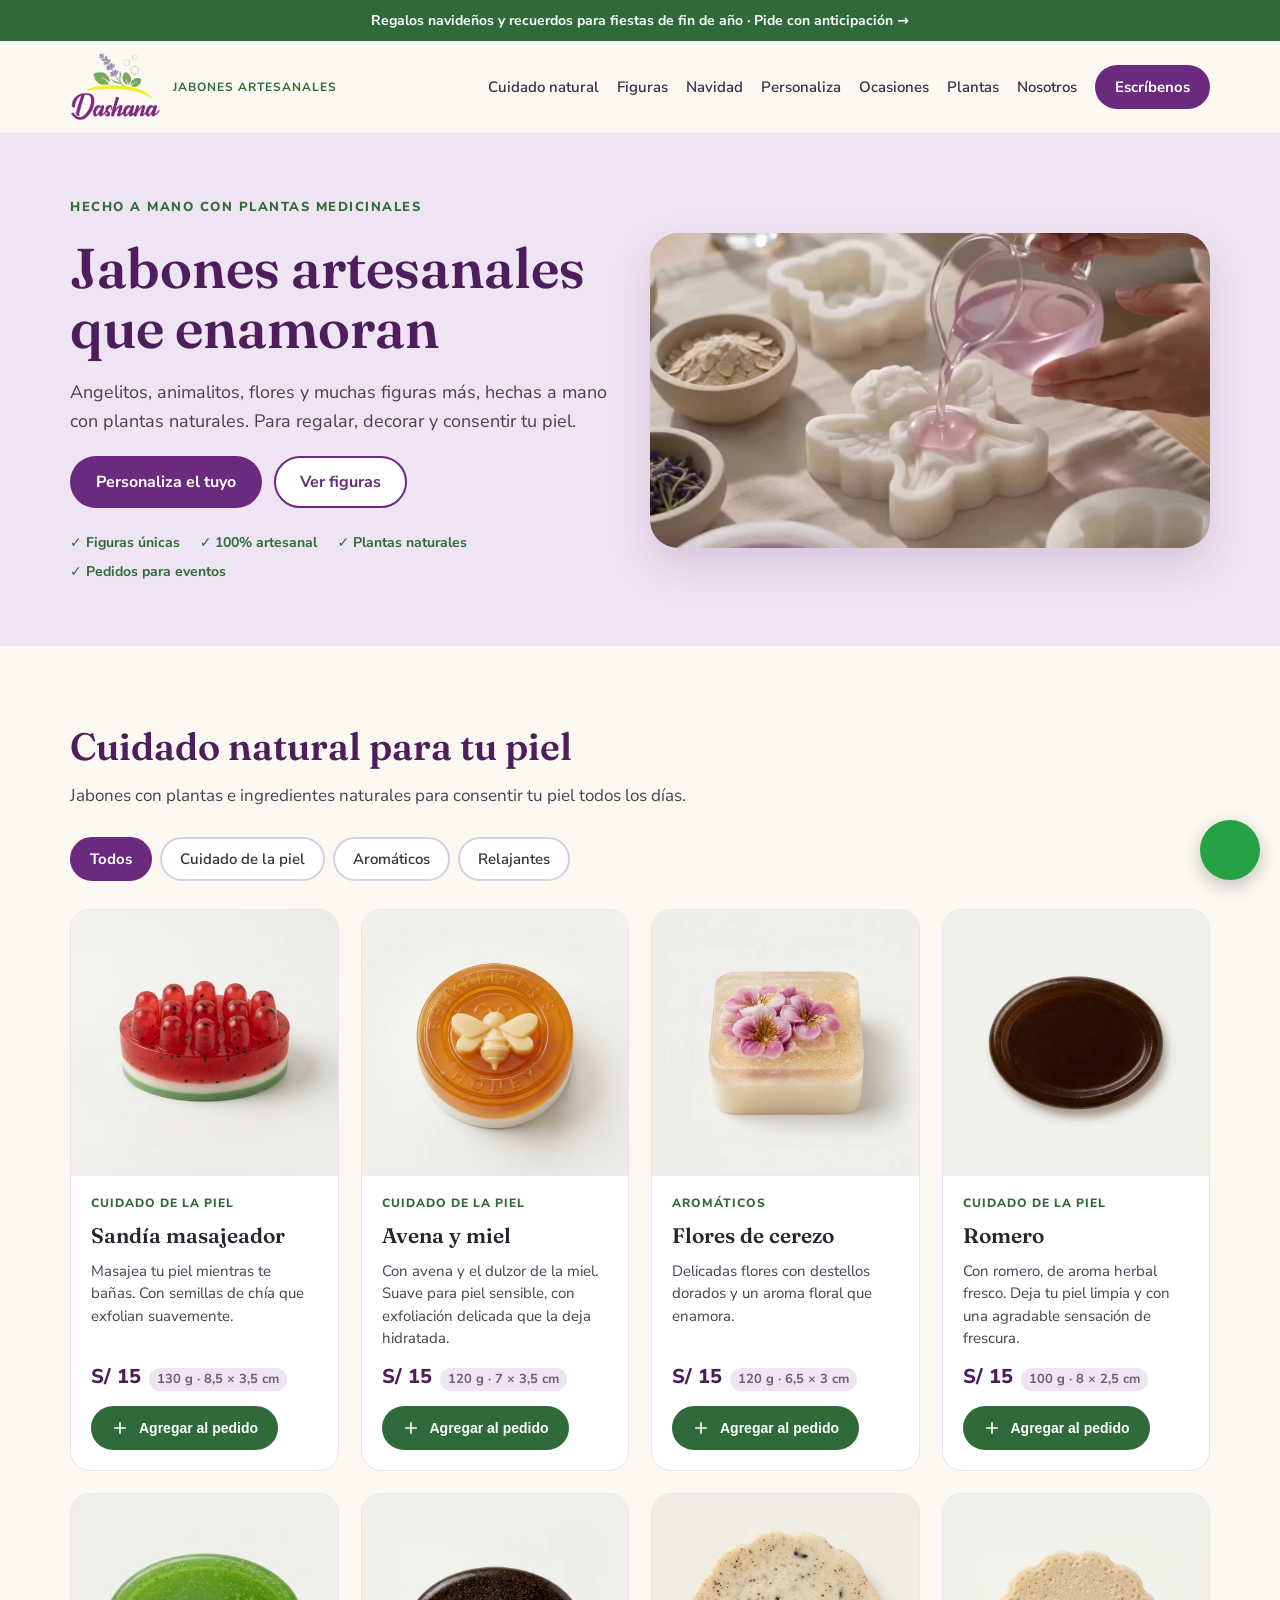
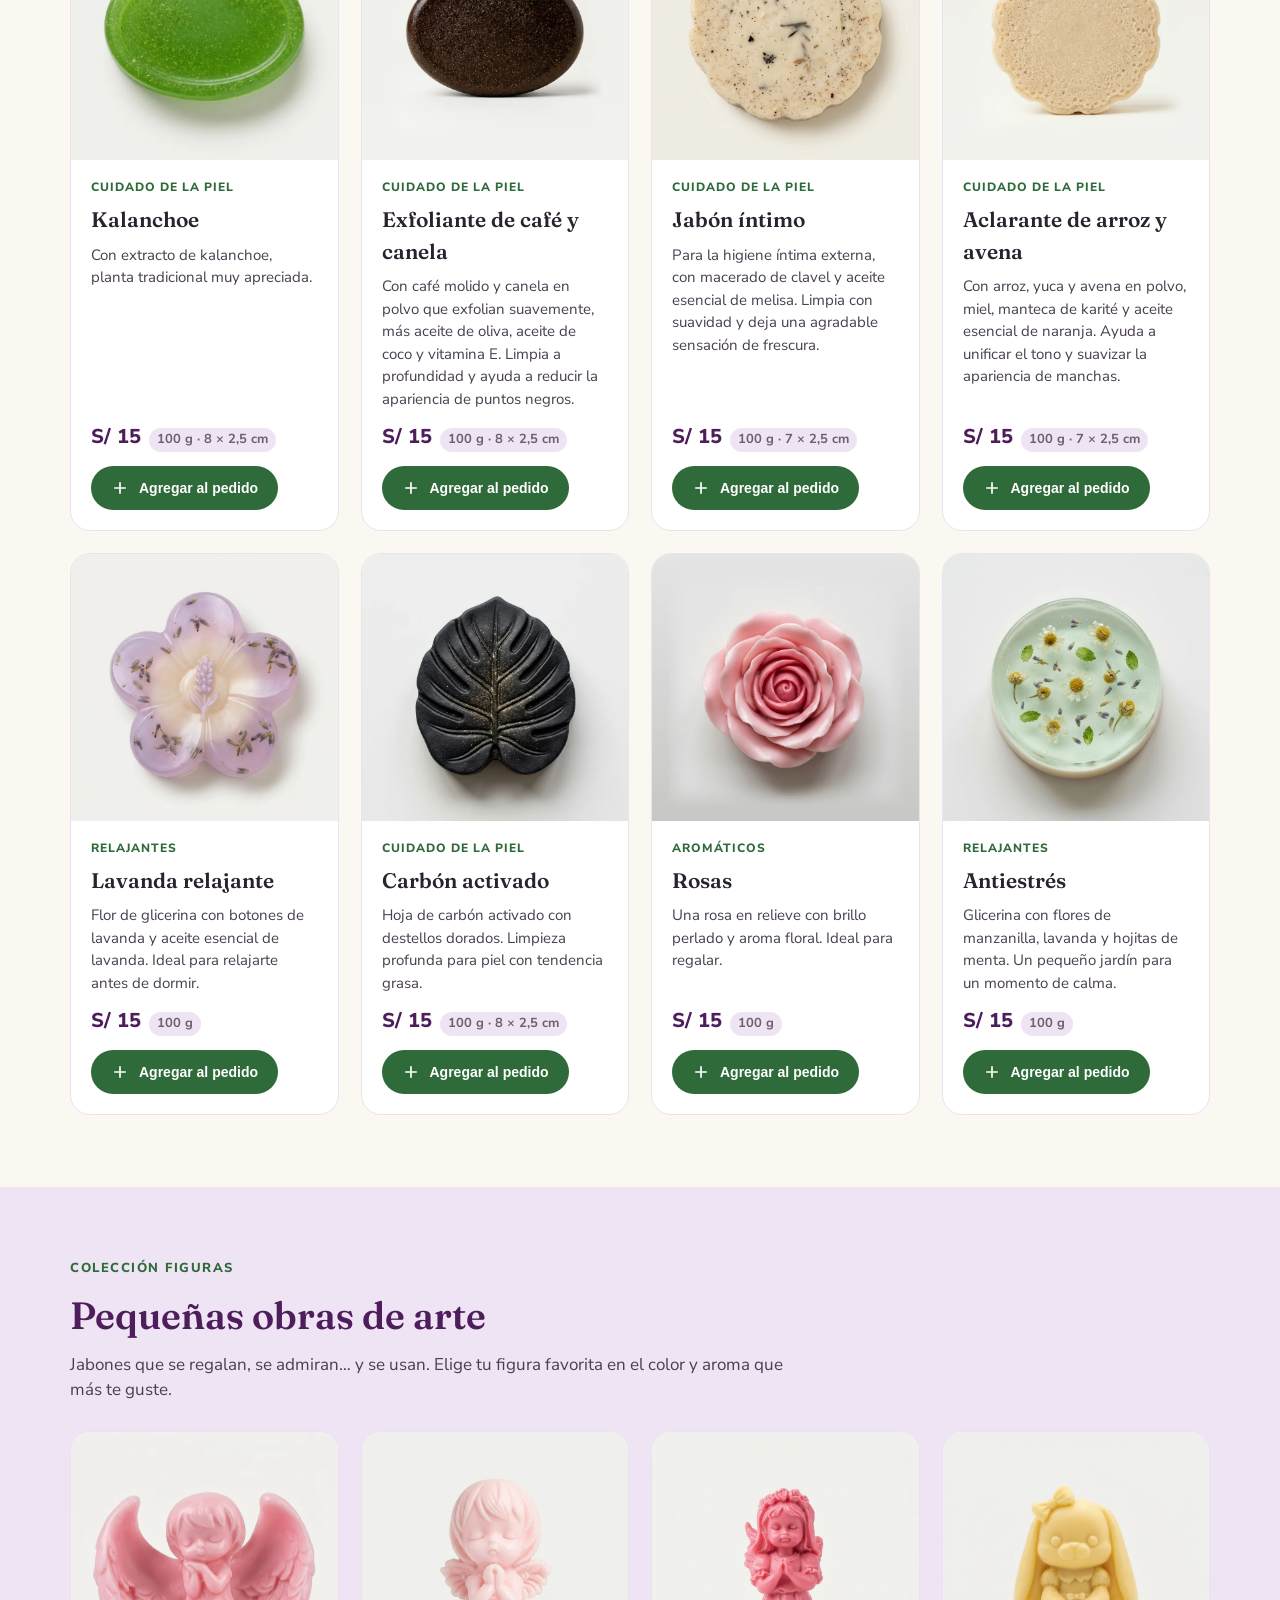
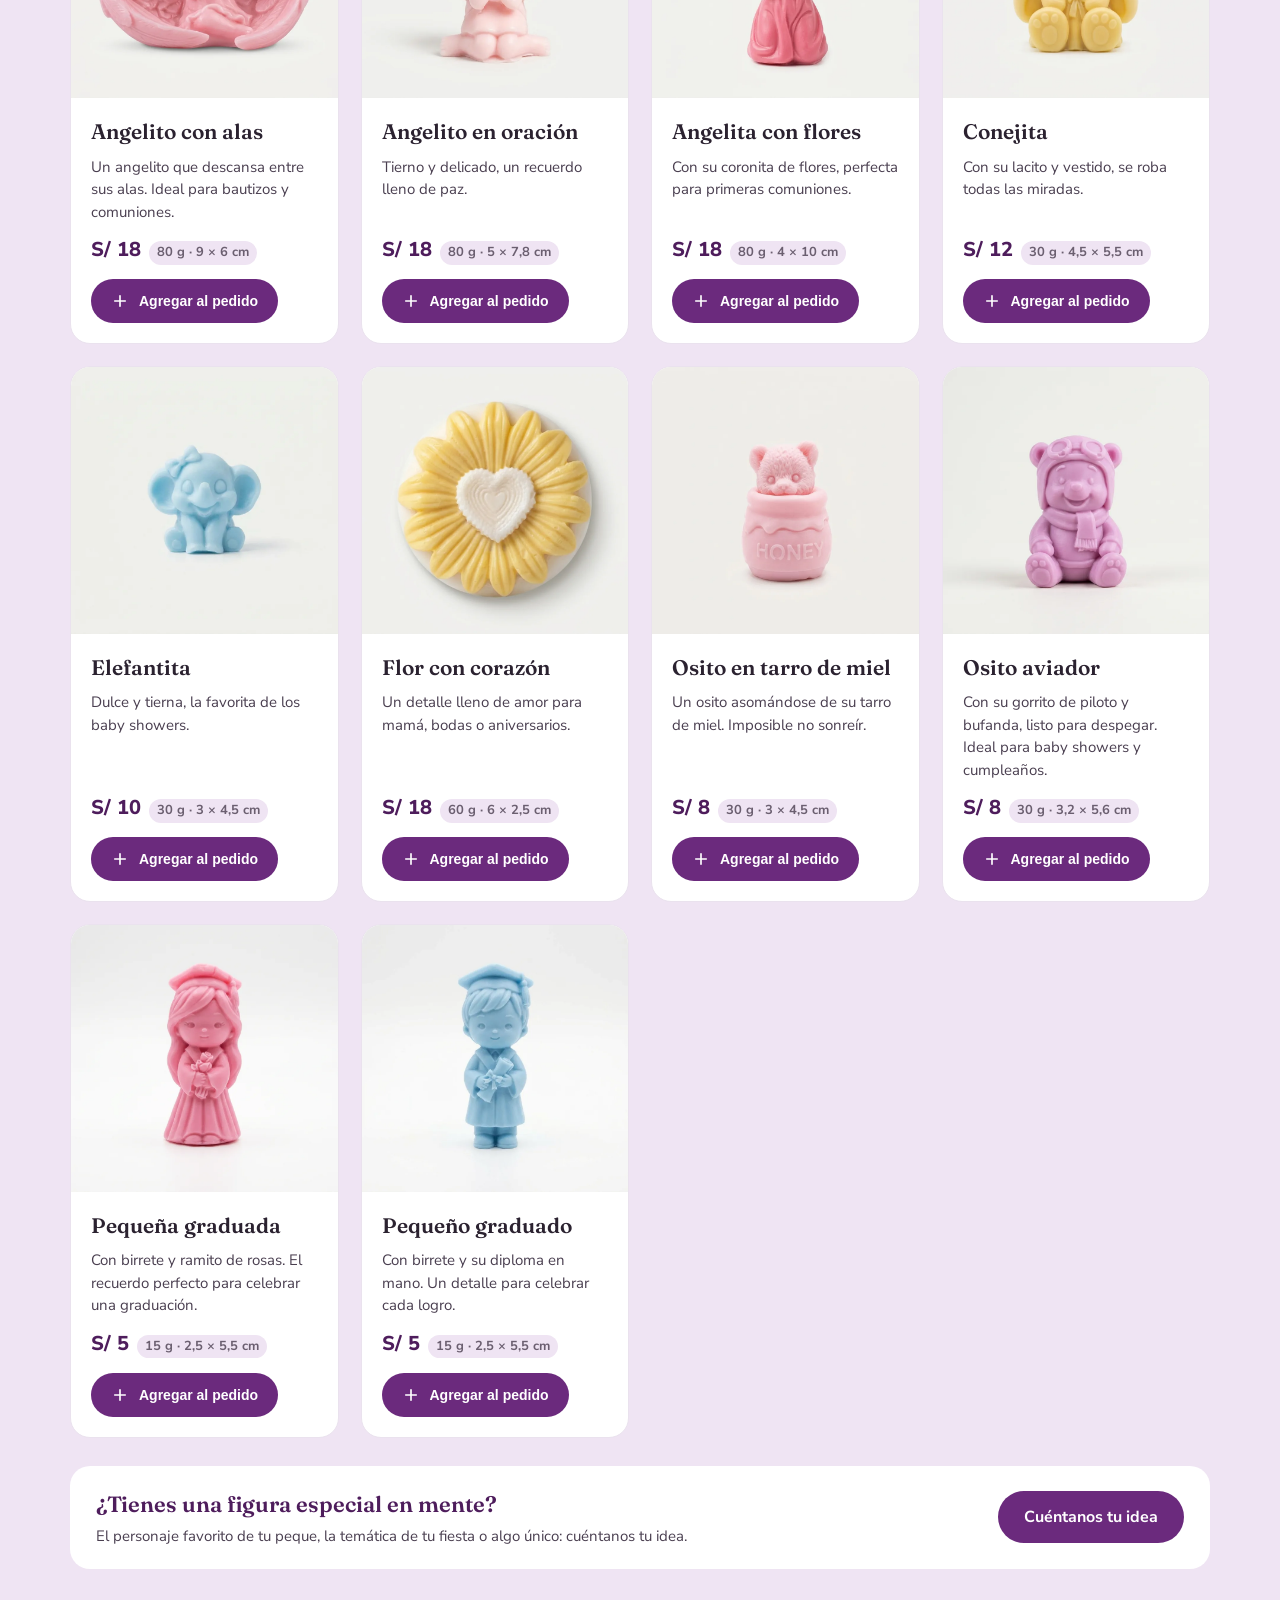
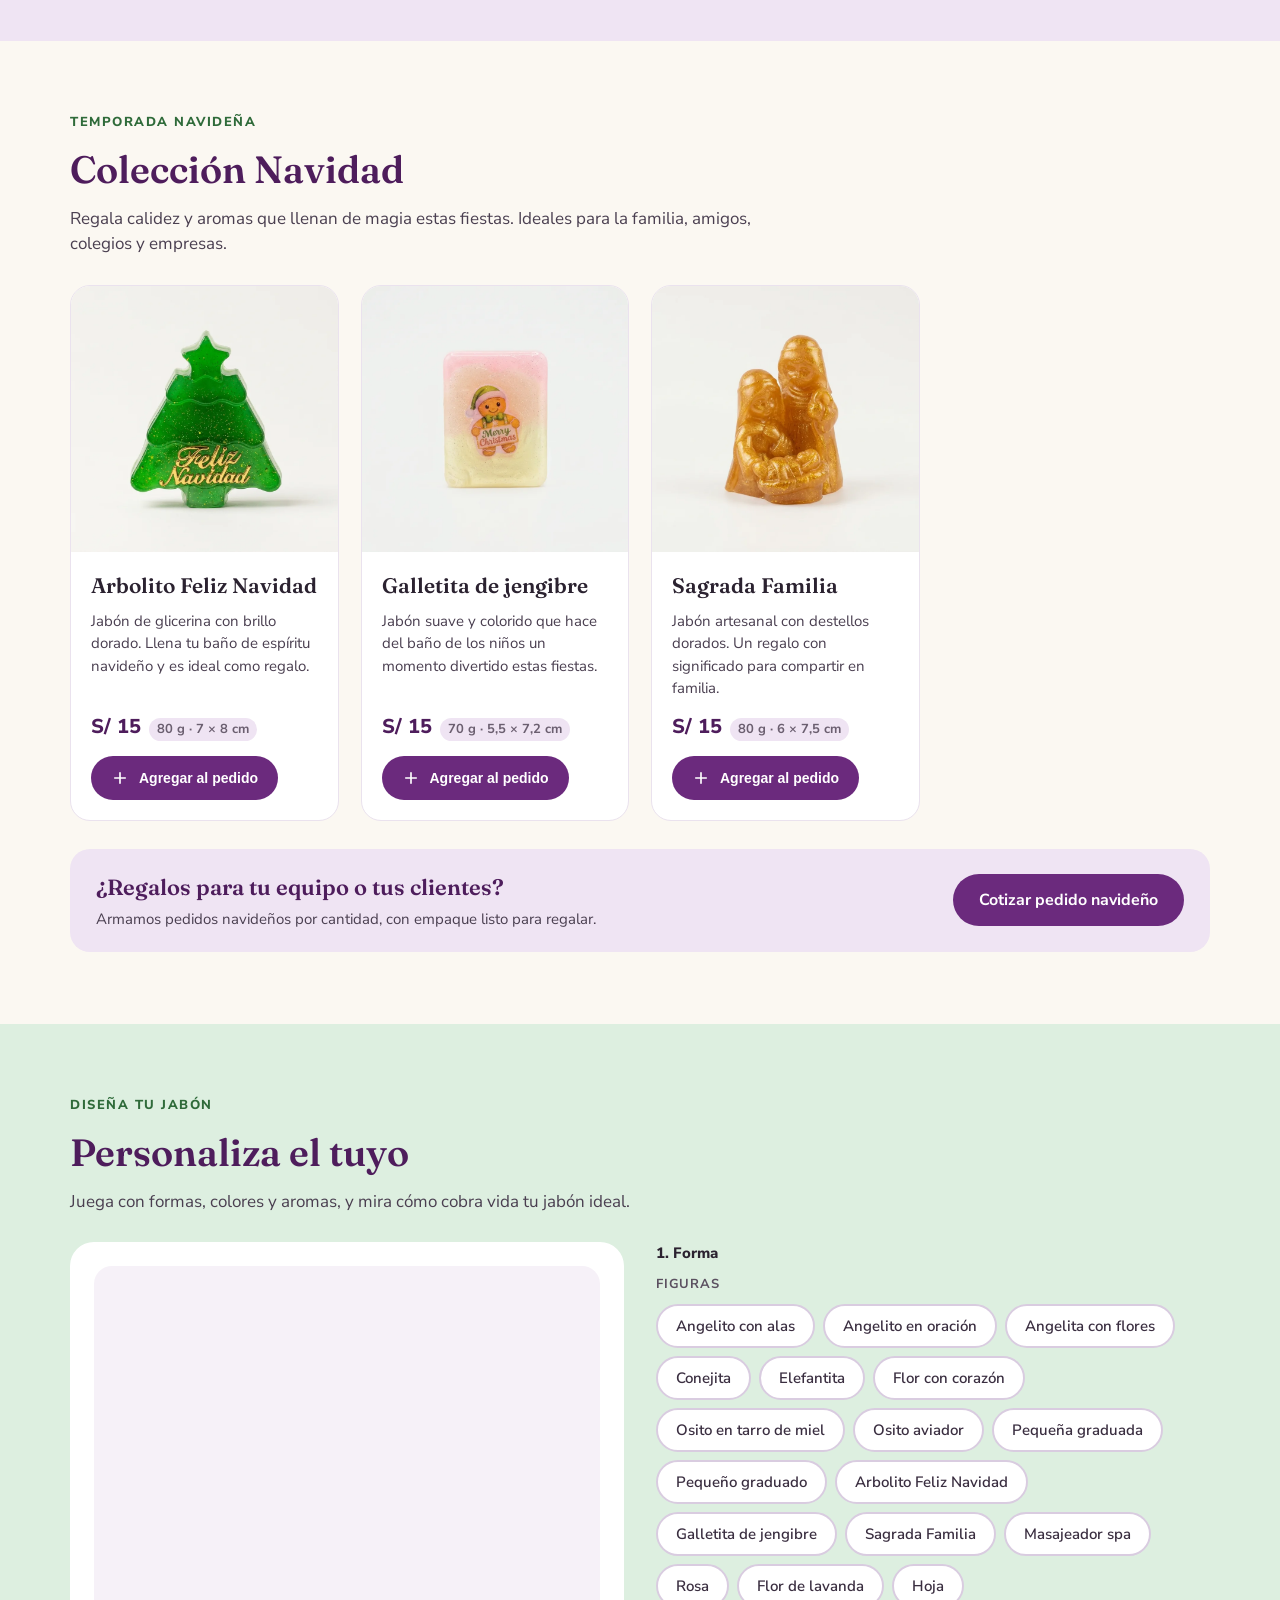
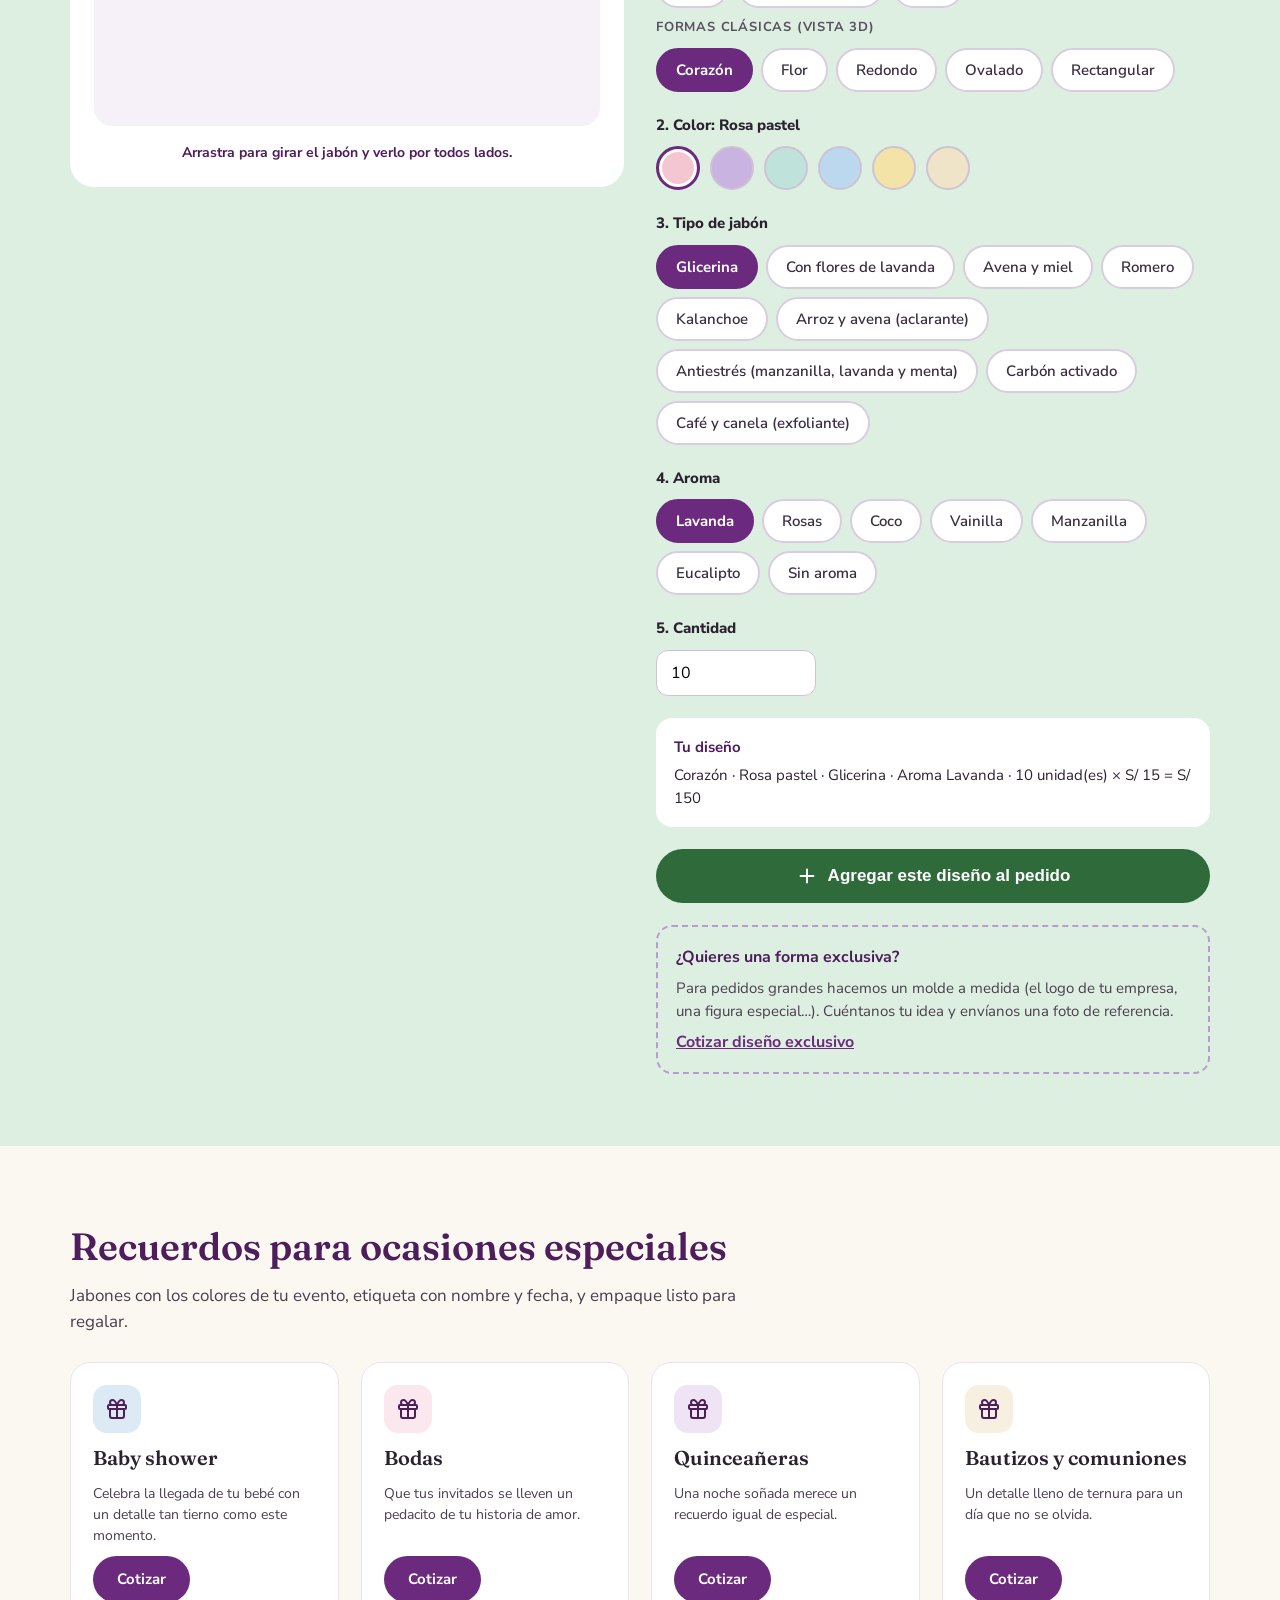
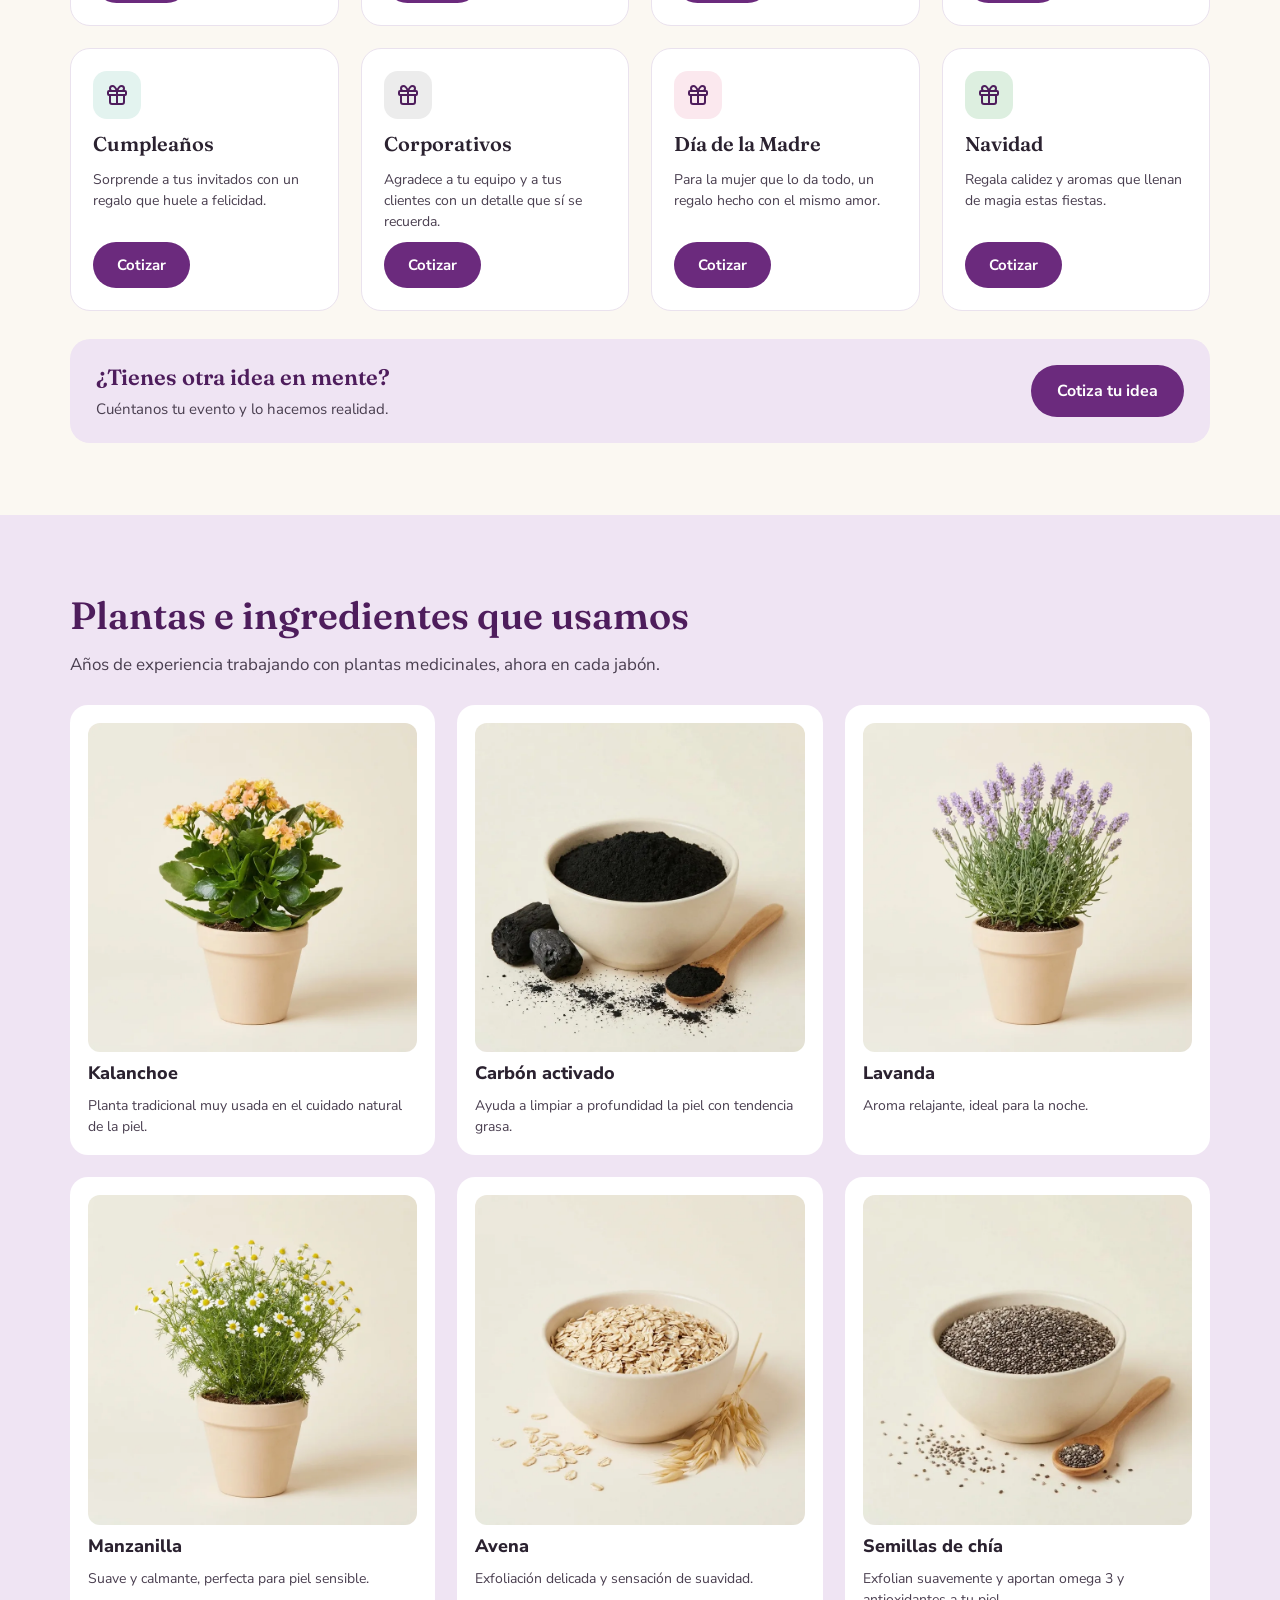
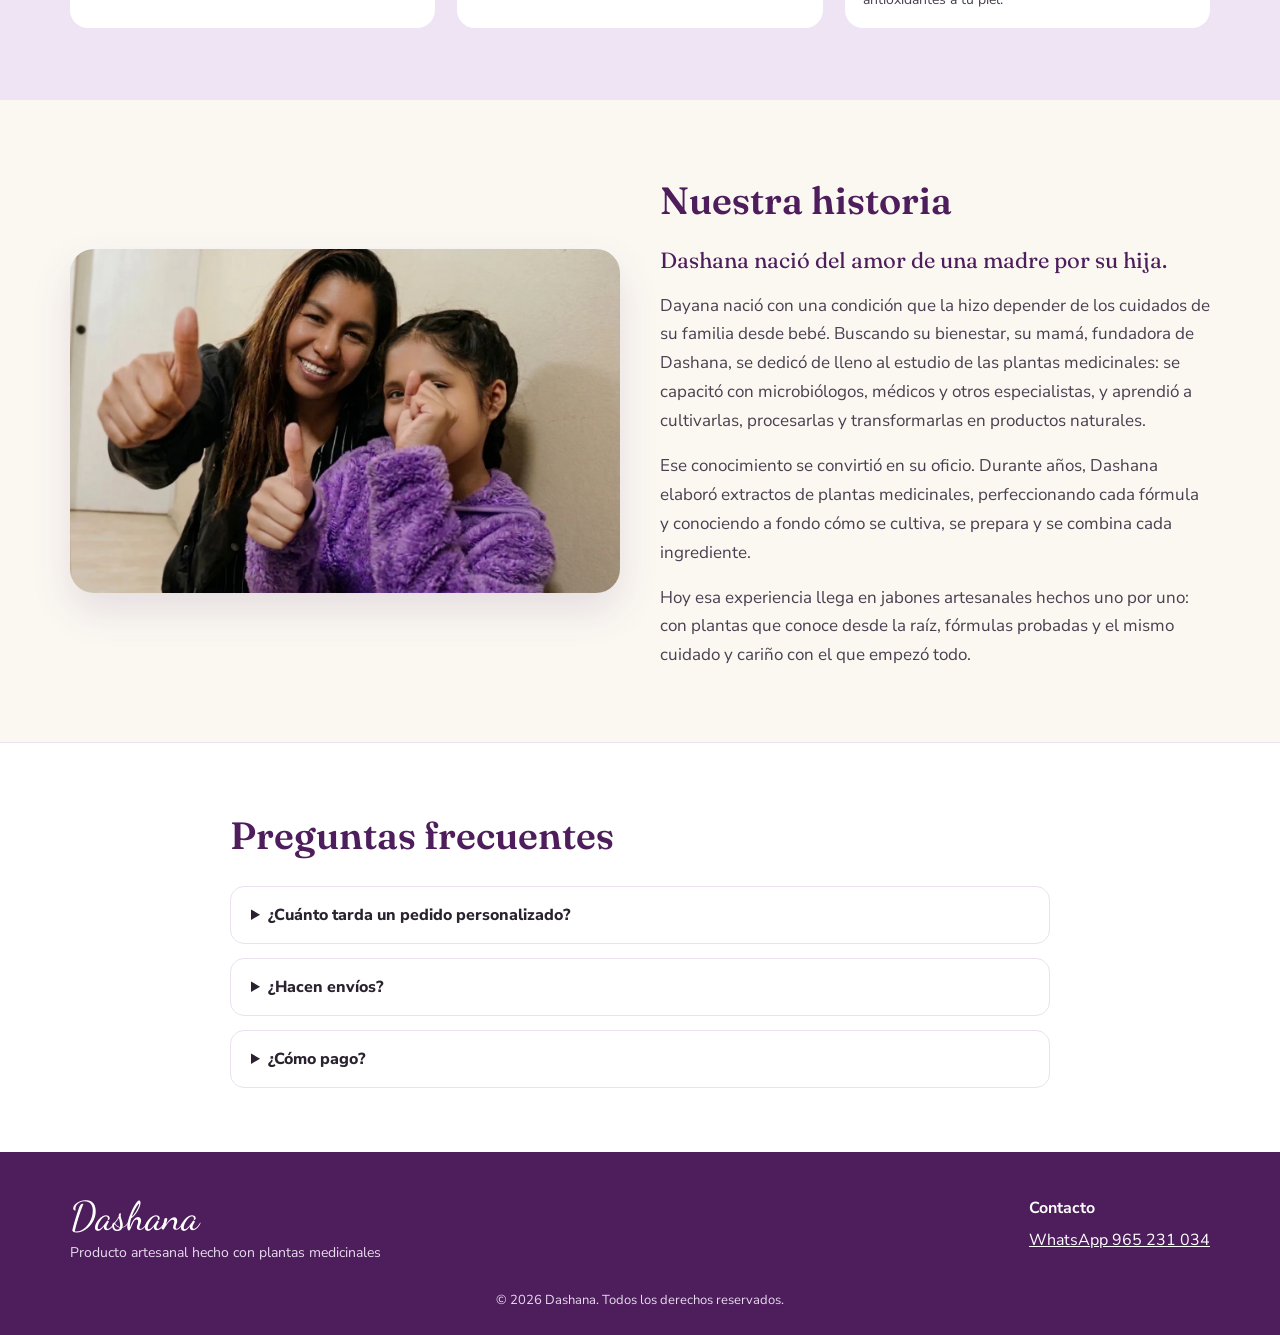
==== index.html @ 02080f70 "Medidas de graduados y jabones de cuidado natural Co-Authored-By: Claude Opus 5.5 <noreply@anthropic" ====
<!doctype html>
<html lang="es">
<head>
<meta charset="utf-8">
<meta name="viewport" content="width=device-width, initial-scale=1">
<title>Dashana | Jabones artesanales</title>
<meta name="description" content="Jabones artesanales hechos a mano con plantas naturales: figuras únicas, cuidado natural para tu piel y recuerdos para ocasiones especiales. Pedidos por WhatsApp.">
<meta property="og:title" content="Dashana | Jabones artesanales">
<meta property="og:description" content="Jabones artesanales con figuras únicas, hechos a mano con plantas naturales. Personaliza el tuyo y pide por WhatsApp.">
<meta property="og:image" content="https://dashanaperu.com/img/figuras/angelito-alas.webp">
<meta property="og:type" content="website">
<meta name="theme-color" content="#6B2A7D">
<link rel="icon" type="image/png" href="img/logo/favicon.png">
<link rel="alternate icon" href="data:image/svg+xml,%3Csvg xmlns='http://www.w3.org/2000/svg' viewBox='0 0 64 64'%3E%3Crect x='6' y='16' width='52' height='36' rx='12' fill='%23C9B3E0'/%3E%3Ctext x='32' y='43' font-family='Georgia' font-size='26' fill='%236B2A7D' text-anchor='middle'%3ED%3C/text%3E%3C/svg%3E">
<link rel="preconnect" href="https://fonts.googleapis.com">
<link rel="preconnect" href="https://fonts.gstatic.com" crossorigin>
<link href="https://fonts.googleapis.com/css2?family=Dancing+Script:wght@700&family=Fraunces:opsz,wght@9..144,600&family=Nunito+Sans:wght@400;600;700;800&display=swap" rel="stylesheet">
<link rel="stylesheet" href="https://cdnjs.cloudflare.com/ajax/libs/font-awesome/6.5.1/css/fontawesome.min.css">
<link rel="stylesheet" href="https://cdnjs.cloudflare.com/ajax/libs/font-awesome/6.5.1/css/brands.min.css">
<link rel="stylesheet" href="css/estilos.css?v=202610291910">
<script type="importmap">
{ "imports": {
  "three": "https://cdn.jsdelivr.net/npm/three@0.160.0/build/three.module.js",
  "three/addons/": "https://cdn.jsdelivr.net/npm/three@0.160.0/examples/jsm/"
} }
</script>
</head>
<body>

<a class="banner" href="#navidad"><span class="solo-pc">Regalos navideños y recuerdos para fiestas de fin de año · Pide con anticipación →</span><span class="solo-movil">🎄 Regalos navideños →</span></a>

<header class="header">
  <div class="contenedor header__fila">
    <a href="#inicio" class="logo" aria-label="Dashana, ir al inicio">
      <img class="logo__img" src="img/logo/dashana-compacto.webp" alt="Dashana" width="446" height="335">
      <span class="logo__sub">Jabones artesanales</span>
    </a>
    <button class="menu-btn" type="button" aria-label="Abrir menú" aria-expanded="false" aria-controls="menu">
      <svg width="24" height="24" viewBox="0 0 24 24" fill="none" stroke="currentColor" stroke-width="2.2" stroke-linecap="round" aria-hidden="true"><path d="M4 7h16M4 12h16M4 17h16"/></svg>
    </button>
    <nav class="nav" id="menu" aria-label="Secciones">
      <a href="#cuidado">Cuidado natural</a>
      <a href="#figuras">Figuras</a>
      <a href="#navidad">Navidad</a>
      <a href="#personaliza">Personaliza</a>
      <a href="#ocasiones">Ocasiones</a>
      <a href="#plantas">Plantas</a>
      <a href="#nosotros">Nosotros</a>
      <a class="boton boton--morado boton--chico js-wa-general" href="#" target="_blank" rel="noopener">Escríbenos</a>
    </nav>
  </div>
</header>

<main>

<!-- Inicio -->
<section id="inicio" class="hero">
  <div class="contenedor hero__fila">
    <div class="hero__texto">
      <span class="eyebrow">Hecho a mano con plantas medicinales</span>
      <h1>Jabones artesanales que enamoran</h1>
      <p class="hero__intro">Angelitos, animalitos, flores y muchas figuras más, hechas a mano con plantas naturales. Para regalar, decorar y consentir tu piel.</p>
      <div class="botones">
        <a href="#personaliza" class="boton boton--morado">Personaliza el tuyo</a>
        <a href="#figuras" class="boton boton--borde">Ver figuras</a>
      </div>
      <ul class="hero__sellos">
        <li>Figuras únicas</li><li>100% artesanal</li><li>Plantas naturales</li><li>Pedidos para eventos</li>
      </ul>
    </div>
    <!-- Video temporal (referencia). Reemplazar por el video real cuando esté grabado.
         Para volver a las 3 fotos, revisar el historial de git (commit anterior a este). -->
    <div class="hero__media">
      <video class="hero__video" autoplay muted loop playsinline preload="auto" poster="video/hero-prueba.jpg" aria-label="Elaboración artesanal de jabones con figuras">
        <source src="video/hero-prueba.mp4" type="video/mp4">
      </video>
    </div>
  </div>
</section>

<!-- Cuidado natural -->
<section id="cuidado" class="seccion contenedor">
  <div class="seccion__cabecera">
    <h2>Cuidado natural para tu piel</h2>
    <p>Jabones con plantas e ingredientes naturales para consentir tu piel todos los días.</p>
  </div>
  <div class="chips" id="filtros" role="group" aria-label="Filtrar por categoría"></div>
  <div class="grilla grilla--productos" id="lista-cuidado"></div>
</section>

<!-- Figuras -->
<section id="figuras" class="seccion seccion--suave">
  <div class="contenedor">
    <div class="seccion__cabecera">
      <span class="eyebrow">Colección figuras</span>
      <h2>Pequeñas obras de arte</h2>
      <p>Jabones que se regalan, se admiran… y se usan. Elige tu figura favorita en el color y aroma que más te guste.</p>
    </div>
    <div class="grilla grilla--figuras" id="lista-figuras"></div>
    <div class="cta">
      <div>
        <strong class="cta__titulo">¿Tienes una figura especial en mente?</strong>
        <span>El personaje favorito de tu peque, la temática de tu fiesta o algo único: cuéntanos tu idea.</span>
      </div>
      <a class="boton boton--morado js-wa" data-msg="Hola Dashana, tengo una idea de figura para mis jabones: " href="#" target="_blank" rel="noopener">Cuéntanos tu idea</a>
    </div>
  </div>
</section>

<!-- Navidad -->
<section id="navidad" class="seccion contenedor">
  <div class="seccion__cabecera">
    <span class="eyebrow">Temporada navideña</span>
    <h2>Colección Navidad</h2>
    <p>Regala calidez y aromas que llenan de magia estas fiestas. Ideales para la familia, amigos, colegios y empresas.</p>
  </div>
  <div class="grilla grilla--figuras" id="lista-navidad"></div>
  <div class="cta">
    <div>
      <strong class="cta__titulo">¿Regalos para tu equipo o tus clientes?</strong>
      <span>Armamos pedidos navideños por cantidad, con empaque listo para regalar.</span>
    </div>
    <a class="boton boton--morado js-wa" data-msg="Hola Dashana, quiero cotizar jabones navideños. Cantidad aprox: __ · Diseños: __" href="#" target="_blank" rel="noopener">Cotizar pedido navideño</a>
  </div>
</section>

<!-- Personaliza -->
<section id="personaliza" class="seccion seccion--menta">
  <div class="contenedor">
    <div class="seccion__cabecera">
      <span class="eyebrow">Diseña tu jabón</span>
      <h2>Personaliza el tuyo</h2>
      <p>Juega con formas, colores y aromas, y mira cómo cobra vida tu jabón ideal.</p>
    </div>
    <div class="config">
      <div class="config__vista">
        <div class="visor" id="visor">
          <div class="visor__3d" id="visor-3d" aria-label="Vista previa 3D del jabón. Arrastra para girarlo."></div>
          <figure class="visor__foto" id="visor-foto" hidden>
            <img id="visor-img" src="" alt="">
            <figcaption id="visor-pie"></figcaption>
          </figure>
        </div>
        <p class="visor__ayuda" id="visor-ayuda">Arrastra para girar el jabón y verlo por todos lados.</p>
      </div>

      <div class="config__opciones">
        <div class="pestanas" role="tablist" aria-label="Pasos para personalizar">
          <button type="button" role="tab" class="pestana" data-paso="0">Forma</button>
          <button type="button" role="tab" class="pestana" data-paso="1">Color</button>
          <button type="button" role="tab" class="pestana" data-paso="2">Tipo</button>
          <button type="button" role="tab" class="pestana" data-paso="3">Aroma</button>
          <button type="button" role="tab" class="pestana" data-paso="4">Cantidad</button>
        </div>
        <div class="paso" data-paso="0">
          <span class="paso__titulo">1. Forma</span>
          <span class="paso__sub">Figuras</span>
          <div class="chips" id="op-figuras"></div>
          <span class="paso__sub">Formas clásicas (vista 3D)</span>
          <div class="chips" id="op-simples"></div>
        </div>
        <div class="paso" data-paso="1">
          <span class="paso__titulo">2. Color: <span id="color-nombre"></span></span>
          <div class="colores" id="op-colores"></div>
        </div>
        <div class="paso" data-paso="2">
          <span class="paso__titulo">3. Tipo de jabón</span>
          <div class="chips" id="op-tipos"></div>
        </div>
        <div class="paso" data-paso="3">
          <span class="paso__titulo">4. Aroma</span>
          <div class="chips" id="op-aromas"></div>
        </div>
        <div class="paso paso--cantidad" data-paso="4">
          <label class="paso__titulo" for="cantidad">5. Cantidad</label>
          <input id="cantidad" type="number" min="1" value="10" inputmode="numeric">
        </div>
        <div class="resumen">
          <strong>Tu diseño</strong>
          <span id="resumen"></span>
        </div>
        <button id="pedir" type="button" class="boton boton--verde boton--grande">
          <svg width="22" height="22" viewBox="0 0 24 24" fill="none" stroke="currentColor" stroke-width="2.2" stroke-linecap="round" aria-hidden="true"><path d="M12 5v14M5 12h14"/></svg>
          Agregar este diseño al pedido
        </button>
        <div class="exclusivo">
          <strong>¿Quieres una forma exclusiva?</strong>
          <span>Para pedidos grandes hacemos un molde a medida (el logo de tu empresa, una figura especial…). Cuéntanos tu idea y envíanos una foto de referencia.</span>
          <a class="js-wa" data-msg="Hola Dashana, quiero cotizar un diseño exclusivo (molde a medida). Mi idea es: " href="#" target="_blank" rel="noopener">Cotizar diseño exclusivo</a>
        </div>
      </div>
    </div>
  </div>
</section>

<!-- Ocasiones -->
<section id="ocasiones" class="seccion contenedor">
  <div class="seccion__cabecera">
    <h2>Recuerdos para ocasiones especiales</h2>
    <p>Jabones con los colores de tu evento, etiqueta con nombre y fecha, y empaque listo para regalar.</p>
  </div>
  <div class="grilla grilla--ocasiones" id="lista-ocasiones"></div>
  <div class="cta">
    <div>
      <strong class="cta__titulo">¿Tienes otra idea en mente?</strong>
      <span>Cuéntanos tu evento y lo hacemos realidad.</span>
    </div>
    <a class="boton boton--morado js-wa" data-msg="Hola Dashana, quiero cotizar jabones para mi evento: " href="#" target="_blank" rel="noopener">Cotiza tu idea</a>
  </div>
</section>

<!-- Plantas -->
<section id="plantas" class="seccion seccion--suave">
  <div class="contenedor">
    <div class="seccion__cabecera">
      <h2>Plantas e ingredientes que usamos</h2>
      <p>Años de experiencia trabajando con plantas medicinales, ahora en cada jabón.</p>
    </div>
    <div class="grilla grilla--plantas" id="lista-plantas"></div>
  </div>
</section>

<!-- Nosotros -->
<section id="nosotros" class="seccion contenedor nosotros">
  <img class="nosotros__foto" src="img/familia.webp?v=5" alt="La fundadora de Dashana y su hija Dayana sonriendo con el pulgar arriba" width="1304" height="816" loading="lazy">
  <div class="nosotros__texto">
    <h2>Nuestra historia</h2>
    <p class="nosotros__lema">Dashana nació del amor de una madre por su hija.</p>
    <p>Dayana nació con una condición que la hizo depender de los cuidados de su familia desde bebé. Buscando su bienestar, su mamá, fundadora de Dashana, se dedicó de lleno al estudio de las plantas medicinales: se capacitó con microbiólogos, médicos y otros especialistas, y aprendió a cultivarlas, procesarlas y transformarlas en productos naturales.</p>
    <p>Ese conocimiento se convirtió en su oficio. Durante años, Dashana elaboró extractos de plantas medicinales, perfeccionando cada fórmula y conociendo a fondo cómo se cultiva, se prepara y se combina cada ingrediente.</p>
    <p>Hoy esa experiencia llega en jabones artesanales hechos uno por uno: con plantas que conoce desde la raíz, fórmulas probadas y el mismo cuidado y cariño con el que empezó todo.</p>
  </div>
</section>

<!-- Preguntas frecuentes -->
<section class="faq">
  <div class="contenedor contenedor--angosto">
    <h2>Preguntas frecuentes</h2>
    <details><summary>¿Cuánto tarda un pedido personalizado?</summary><p>Depende de la cantidad y del diseño. Escríbenos por WhatsApp y te confirmamos el tiempo exacto. Para eventos, te recomendamos pedir con anticipación.</p></details>
    <details><summary>¿Hacen envíos?</summary><p>Coordinamos la entrega o el envío contigo por WhatsApp.</p></details>
    <details><summary>¿Cómo pago?</summary><p>El pago se coordina directamente por WhatsApp al confirmar tu pedido.</p></details>
  </div>
</section>

</main>

<footer class="footer">
  <div class="contenedor footer__fila">
    <div>
      <span class="logo__nombre logo__nombre--claro">Dashana</span>
      <p>Producto artesanal hecho con plantas medicinales</p>
    </div>
    <div class="footer__contacto">
      <strong>Contacto</strong>
      <a class="js-wa-general" href="#" target="_blank" rel="noopener">WhatsApp 965 231 034</a>
      <!-- Agregar aquí los enlaces de Instagram y Facebook -->
    </div>
  </div>
  <p class="footer__copy">© <span id="anio"></span> Dashana. Todos los derechos reservados.</p>
</footer>

<a class="wa-flotante js-wa-general" href="#" target="_blank" rel="noopener" aria-label="Escríbenos por WhatsApp">
  <i class="fa-brands fa-whatsapp" aria-hidden="true"></i>
</a>

<script src="js/datos.js?v=202610291910"></script>
<script src="js/carrito.js?v=202610291910"></script>
<script src="js/app.js?v=202610291910"></script>
<script type="module" src="js/visor3d.js?v=202610291910"></script>
</body>
</html>
---- css/estilos.css ----
/* ===== Dashana – estilos ===== */
:root {
  --morado: #6B2A7D;
  --morado-osc: #4E1D5C;
  --verde: #2F6B3A;
  --verde-wa: #25A244;
  --lila: #EFE4F3;
  --menta: #DDEFE0;
  --crema: #FBF8F2;
  --texto: #2B2230;
  --texto-2: #4A3F50;
  --borde: #EAE2EE;
  --borde-2: #D9CCE0;
  --fondo-foto: #F0EFEB;
  --radio: 20px;
}

* { box-sizing: border-box; }
html { scroll-behavior: smooth; scroll-padding-top: 90px; }
body {
  margin: 0;
  font-family: "Nunito Sans", system-ui, sans-serif;
  color: var(--texto);
  background: var(--crema);
  line-height: 1.5;
}
img { max-width: 100%; height: auto; display: block; }
h1, h2, h3 { font-family: "Fraunces", Georgia, serif; font-weight: 600; margin: 0; }
h2 { font-size: clamp(28px, 4vw, 38px); color: var(--morado-osc); }
p { margin: 0; }
a { color: var(--morado); }

.contenedor { max-width: 1180px; margin: 0 auto; padding-left: 20px; padding-right: 20px; }
.contenedor--angosto { max-width: 860px; }

.eyebrow {
  font-size: 13px; font-weight: 800; letter-spacing: 1.5px;
  text-transform: uppercase; color: var(--verde);
}

/* Botones */
.boton {
  display: inline-flex; align-items: center; justify-content: center; gap: 10px;
  min-height: 44px; padding: 12px 24px; border-radius: 999px;
  font-weight: 700; font-size: 16px; text-decoration: none; cursor: pointer;
  border: 2px solid transparent; transition: transform .15s, background .15s;
}
.boton:hover { transform: translateY(-1px); }
.boton--morado { background: var(--morado); color: #fff; }
.boton--morado:hover { background: var(--morado-osc); color: #fff; }
.boton--borde { background: #fff; color: var(--morado); border-color: var(--morado); }
.boton--verde { background: var(--verde); color: #fff; }
.boton--verde:hover { background: #24552d; color: #fff; }
.boton--chico { padding: 8px 18px; font-size: 15px; }
.boton--grande { min-height: 54px; font-size: 17px; font-weight: 800; width: 100%; }
.botones { display: flex; flex-wrap: wrap; gap: 12px; }

/* Banner y header */
.banner {
  display: block; background: var(--verde); color: #fff; text-align: center;
  padding: 10px 16px; font-size: 14px; font-weight: 700; text-decoration: none;
}
.banner:hover { background: #24552d; color: #fff; }
.header {
  position: sticky; top: 0; z-index: 10;
  background: rgba(251, 248, 242, .95); backdrop-filter: blur(6px);
  border-bottom: 1px solid var(--borde);
}
.header__fila {
  display: flex; flex-wrap: wrap; align-items: center; justify-content: space-between;
  gap: 10px; padding-top: 12px; padding-bottom: 12px;
}
.logo { display: flex; align-items: center; gap: 12px; text-decoration: none; }
.logo__img { height: 68px; width: auto; }
.logo__nombre { font-family: "Dancing Script", cursive; font-size: 40px; line-height: 1; color: var(--morado); }
.logo__nombre--claro { color: #fff; }
.logo__sub { font-size: 12px; font-weight: 700; letter-spacing: 1px; text-transform: uppercase; color: var(--verde); }
.nav { display: flex; flex-wrap: wrap; align-items: center; gap: 6px 18px; font-weight: 600; font-size: 15px; }
.nav a:not(.boton) { color: #3A2E40; text-decoration: none; }
.nav a:not(.boton):hover { color: var(--morado); }
@media (max-width: 760px) {
  .nav a:not(.boton) { display: none; }
  .logo__nombre { font-size: 34px; }
  .logo__img { height: 56px; }
}

/* Hero */
.hero { background: var(--lila); }
.hero__fila { display: flex; flex-wrap: wrap; gap: 40px; align-items: center; padding-top: 64px; padding-bottom: 64px; }
.hero__texto { flex: 1 1 420px; min-width: 0; display: flex; flex-direction: column; gap: 20px; }
.hero h1 { font-size: clamp(36px, 6vw, 56px); line-height: 1.08; color: var(--morado-osc); }
.hero__intro { font-size: 18px; color: var(--texto-2); line-height: 1.6; }
.hero__sellos { list-style: none; padding: 0; margin: 4px 0 0; display: flex; flex-wrap: wrap; gap: 8px 20px; font-size: 14px; font-weight: 700; color: var(--verde); }
.hero__sellos li::before { content: "✓ "; }
.hero__fotos { flex: 1 1 380px; min-width: 0; position: relative; aspect-ratio: 1 / 0.9; max-width: 520px; margin: 0 auto; }
.hero__foto { position: absolute; aspect-ratio: 1 / 1; height: auto; border-radius: 28px; object-fit: cover; box-shadow: 0 18px 40px rgba(78, 29, 92, .15); background: var(--fondo-foto); }
.hero__foto--grande { width: 72%; left: 0; top: 0; }
.hero__foto--a { width: 40%; right: 0; top: 8%; }
.hero__media { flex: 1 1 440px; min-width: 0; max-width: 620px; margin: 0 auto; }
.hero__video { display: block; width: 100%; aspect-ratio: 16 / 9; object-fit: cover; border-radius: 28px; box-shadow: 0 18px 40px rgba(78, 29, 92, .15); background: var(--fondo-foto); }
.hero__foto--b { width: 40%; right: 6%; bottom: 0; }

/* Secciones */
.seccion { padding-top: 72px; padding-bottom: 72px; display: flex; flex-direction: column; gap: 28px; }
.seccion > .contenedor { width: 100%; display: flex; flex-direction: column; gap: 28px; }
.seccion--suave { background: var(--lila); }
.seccion--menta { background: var(--menta); }
.seccion__cabecera { display: flex; flex-direction: column; gap: 8px; }
.seccion__cabecera p { font-size: 17px; color: var(--texto-2); max-width: 720px; }

.grilla { display: grid; gap: 22px; }
.grilla--productos { grid-template-columns: repeat(auto-fill, minmax(250px, 1fr)); }
.grilla--figuras { grid-template-columns: repeat(auto-fill, minmax(240px, 1fr)); }
.grilla--ocasiones { grid-template-columns: repeat(auto-fill, minmax(240px, 1fr)); }
.grilla--plantas { grid-template-columns: repeat(3, 1fr); }
@media (max-width: 760px) { .grilla--plantas { grid-template-columns: repeat(2, 1fr); } .planta { padding: 12px; } }

/* Tarjetas */
.tarjeta {
  background: #fff; border: 1px solid var(--borde); border-radius: var(--radio);
  overflow: hidden; display: flex; flex-direction: column;
}
.tarjeta__foto { aspect-ratio: 1 / 1; background: var(--fondo-foto); display: flex; align-items: center; justify-content: center; overflow: hidden; }
.tarjeta__foto img { width: 100%; height: 100%; object-fit: cover; transition: transform .4s; }
.tarjeta:hover .tarjeta__foto img { transform: scale(1.04); }
.tarjeta__foto--ilustracion { aspect-ratio: 1 / 1; }
.tarjeta__foto--ilustracion svg { width: 60%; height: auto; }
.tarjeta__cuerpo { padding: 18px 20px 20px; display: flex; flex-direction: column; gap: 8px; flex: 1; }
.tarjeta__cat { font-size: 12px; font-weight: 800; letter-spacing: 1px; text-transform: uppercase; color: var(--verde); }
.tarjeta h3 { font-size: 21px; }
.tarjeta__desc { font-size: 15px; color: var(--texto-2); flex: 1; }
.tarjeta .boton { align-self: flex-start; margin-top: 6px; font-size: 14px; padding: 10px 18px; }

.ocasion { background: #fff; border: 1px solid var(--borde); border-radius: var(--radio); padding: 22px; display: flex; flex-direction: column; gap: 10px; }
.ocasion__icono { width: 48px; height: 48px; border-radius: 14px; display: flex; align-items: center; justify-content: center; }
.ocasion h3 { font-size: 20px; }
.ocasion p { font-size: 14px; color: var(--texto-2); flex: 1; }
.ocasion .boton { align-self: flex-start; font-size: 15px; padding: 10px 22px; }

.planta { background: #fff; border-radius: 18px; padding: 18px; display: flex; flex-direction: column; gap: 8px; }
.planta__foto { aspect-ratio: 1 / 1; border-radius: 12px; display: flex; align-items: center; justify-content: center; overflow: hidden; }
.planta__foto img { width: 100%; height: 100%; object-fit: cover; }
.planta h3 { font-family: inherit; font-size: 18px; font-weight: 800; }
.planta p { font-size: 14px; color: var(--texto-2); }

.cta {
  background: #fff; border-radius: var(--radio); padding: 22px 26px;
  display: flex; flex-wrap: wrap; align-items: center; justify-content: space-between; gap: 16px;
}
.seccion:not(.seccion--suave) .cta { background: var(--lila); }
.cta > div { display: flex; flex-direction: column; gap: 4px; }
.cta__titulo { font-family: "Fraunces", Georgia, serif; font-weight: 600; font-size: 22px; color: var(--morado-osc); }
.cta span { color: var(--texto-2); font-size: 15px; }

/* Chips */
.chips { display: flex; flex-wrap: wrap; gap: 8px; }
.chip {
  min-height: 44px; padding: 0 18px; border-radius: 999px; border: 2px solid var(--borde-2);
  background: #fff; color: #3A2E40; font: 600 15px "Nunito Sans", sans-serif; cursor: pointer;
}
.chip:hover { border-color: var(--morado); }
.chip[aria-pressed="true"] { background: var(--morado); border-color: var(--morado); color: #fff; font-weight: 700; }

/* Configurador */
.config { display: flex; flex-wrap: wrap; gap: 32px; align-items: flex-start; }
.config__vista { flex: 1 1 420px; min-width: 0; background: #fff; border-radius: 24px; padding: 24px; display: flex; flex-direction: column; gap: 12px; position: sticky; top: 100px; }
.config__opciones { flex: 1 1 420px; min-width: 0; display: flex; flex-direction: column; gap: 22px; }
@media (max-width: 900px) { .config__vista { position: static; } }
.visor { position: relative; width: 100%; aspect-ratio: 1 / 1; max-height: 460px; background: #F6F1F8; border-radius: 18px; overflow: hidden; }
.visor__3d { position: absolute; inset: 0; cursor: grab; touch-action: none; }
.visor__3d:active { cursor: grabbing; }
.visor__3d canvas { display: block; width: 100% !important; height: 100% !important; }
.visor__foto { position: absolute; inset: 0; margin: 0; background: var(--fondo-foto); }
.visor__foto { touch-action: pan-y; }
.visor__foto img { width: 100%; height: 100%; object-fit: contain; transition: transform .25s ease-out, filter .25s; will-change: transform;
  -webkit-mask-image: radial-gradient(ellipse 50% 50% at center, #000 84%, transparent 100%); mask-image: radial-gradient(ellipse 50% 50% at center, #000 84%, transparent 100%); }
.visor__foto img.balanceo { animation: balanceo 6s ease-in-out infinite; }
@keyframes balanceo {
  0%, 100% { transform: perspective(800px) rotateY(-7deg) rotateX(2deg); }
  50% { transform: perspective(800px) rotateY(7deg) rotateX(-2deg); }
}
.visor__foto figcaption {
  position: absolute; left: 12px; right: 12px; bottom: 12px;
  background: rgba(255, 255, 255, .92); border-radius: 12px; padding: 8px 12px;
  font-size: 14px; font-weight: 600; color: var(--texto-2); text-align: center;
}
.visor__ayuda { width: 100%; margin: 4px 0 0; text-align: center; font-weight: 700; color: var(--morado-osc); font-size: 14px; }
.nota { text-align: center; font-size: 13px; color: #5B5060; }
.paso { display: flex; flex-direction: column; gap: 10px; }
.paso__titulo { font-weight: 800; font-size: 15px; }
.paso__sub { font-size: 13px; font-weight: 700; color: #5B5060; text-transform: uppercase; letter-spacing: .8px; }
.colores { display: flex; flex-wrap: wrap; gap: 10px; }
.color { width: 44px; height: 44px; border-radius: 50%; border: 2px solid #CFC2D6; cursor: pointer; }
.color[aria-pressed="true"] { border: 3px solid var(--morado); box-shadow: inset 0 0 0 3px #fff; }
#cantidad { width: 160px; height: 46px; border-radius: 12px; border: 1px solid #CFC2D6; padding: 0 14px; font: 16px "Nunito Sans", sans-serif; background: #fff; }
.resumen { background: #fff; border-radius: 16px; padding: 18px; display: flex; flex-direction: column; gap: 6px; font-size: 15px; }
.resumen strong { color: var(--morado-osc); }
.exclusivo { border: 2px dashed #B99BCF; border-radius: 16px; padding: 18px; display: flex; flex-direction: column; gap: 8px; }
.exclusivo strong { color: var(--morado-osc); }
.exclusivo span { font-size: 15px; color: var(--texto-2); }
.exclusivo a { font-weight: 700; }

/* Nosotros */
.nosotros { flex-direction: row; flex-wrap: wrap; align-items: center; gap: 40px; }
.nosotros__foto { flex: 1 1 420px; min-width: 0; max-width: 560px; border-radius: 24px; box-shadow: 0 18px 40px rgba(78, 29, 92, .12); }
.nosotros__texto { flex: 1 1 420px; min-width: 0; display: flex; flex-direction: column; gap: 16px; }
.nosotros__texto p { font-size: 17px; line-height: 1.7; color: var(--texto-2); }
.nosotros__texto .nosotros__lema { font-family: "Fraunces", Georgia, serif; font-size: 22px; line-height: 1.4; color: var(--morado-osc); }

/* FAQ */
.faq { background: #fff; border-top: 1px solid var(--borde); padding: 64px 0; }
.faq .contenedor { display: flex; flex-direction: column; gap: 14px; }
.faq h2 { margin-bottom: 8px; }
details { border: 1px solid var(--borde); border-radius: 14px; padding: 16px 20px; }
summary { font-weight: 800; cursor: pointer; }
details p { margin-top: 10px; color: var(--texto-2); line-height: 1.6; }

/* Footer */
.footer { background: var(--morado-osc); color: #fff; padding: 44px 0 24px; }
.footer__fila { display: flex; flex-wrap: wrap; gap: 28px; justify-content: space-between; }
.footer p { color: #E8DCEE; font-size: 14px; margin-top: 6px; }
.footer__contacto { display: flex; flex-direction: column; gap: 8px; }
.footer a { color: #fff; }
.footer__copy { text-align: center; margin-top: 28px !important; font-size: 13px !important; }

/* WhatsApp flotante */
.wa-flotante {
  position: fixed; right: 20px; bottom: 20px; z-index: 20;
  width: 60px; height: 60px; border-radius: 50%; background: var(--verde-wa);
  display: flex; align-items: center; justify-content: center;
  box-shadow: 0 6px 18px rgba(0, 0, 0, .22); transition: transform .15s;
}
.wa-flotante:hover { transform: scale(1.06); }
.wa-flotante .fa-whatsapp { color: #fff; font-size: 34px; line-height: 1; }
.boton .fa-whatsapp { font-size: 22px; line-height: 1; }

:focus-visible { outline: 3px solid #B99BCF; outline-offset: 2px; }
@media (prefers-reduced-motion: reduce) { html { scroll-behavior: auto; } * { transition: none !important; } }

/* Colores bloqueados cuando el ingrediente define el color */
.colores--bloqueados .color { opacity: .3; cursor: not-allowed; }

/* ===== Carrito de pedido ===== */
.tarjeta .boton svg, .boton--grande svg { flex: none; }
.tarjeta--recortada { cursor: pointer; -webkit-tap-highlight-color: transparent; }
.tarjeta--abierta .tarjeta__desc, .tarjeta--abierta.planta p { display: block !important; max-height: none !important; -webkit-line-clamp: unset !important; overflow: visible !important; }
.boton--inactivo { opacity: .5; pointer-events: none; }
.sin-scroll { overflow: hidden; }

.carrito-flotante {
  position: fixed; right: 20px; bottom: 92px; z-index: 20;
  width: 60px; height: 60px; border-radius: 50%; border: 0; cursor: pointer;
  background: var(--morado); color: #fff; display: none; align-items: center; justify-content: center;
  box-shadow: 0 6px 18px rgba(0, 0, 0, .22);
}
.carrito-flotante--visible { display: flex; }
.carrito-flotante--salto { animation: salto .4s ease; }
@keyframes salto { 40% { transform: scale(1.18); } }
.carrito-flotante__num {
  position: absolute; top: -4px; right: -4px; min-width: 24px; height: 24px; padding: 0 6px;
  border-radius: 999px; background: #F3E3A6; color: var(--morado-osc); font: 800 13px/24px "Nunito Sans", sans-serif;
  border: 2px solid #fff;
}
.carrito-aviso {
  position: fixed; left: 50%; bottom: 24px; z-index: 40; transform: translate(-50%, 20px);
  background: var(--morado-osc); color: #fff; padding: 12px 18px; border-radius: 999px;
  font-weight: 700; font-size: 14px; opacity: 0; pointer-events: none; transition: opacity .2s, transform .2s;
  max-width: calc(100% - 32px); text-align: center;
}
.carrito-aviso--visible { opacity: 1; transform: translate(-50%, 0); }
.carrito-fondo { position: fixed; inset: 0; z-index: 50; background: rgba(43, 34, 48, .45); display: flex; justify-content: flex-end; }
.carrito-fondo[hidden] { display: none; }
.carrito {
  width: min(420px, 100%); height: 100%; background: var(--crema); display: flex; flex-direction: column;
  box-shadow: -12px 0 30px rgba(0, 0, 0, .15);
}
.carrito__cabecera { display: flex; align-items: center; justify-content: space-between; padding: 18px 20px; border-bottom: 1px solid var(--borde); background: #fff; }
.carrito__cabecera h2 { font-size: 24px; }
.carrito__cerrar { width: 44px; height: 44px; border-radius: 12px; border: 1px solid var(--borde-2); background: #fff; color: var(--morado-osc); cursor: pointer; display: flex; align-items: center; justify-content: center; }
.carrito__lista { flex: 1; overflow-y: auto; padding: 12px 20px; display: flex; flex-direction: column; gap: 10px; }
.carrito__vacio { color: var(--texto-2); padding: 24px 0; text-align: center; line-height: 1.6; }
.carrito__item { display: flex; gap: 12px; align-items: center; background: #fff; border: 1px solid var(--borde); border-radius: 16px; padding: 10px; }
.carrito__item img, .carrito__sin-foto { width: 64px; height: 64px; border-radius: 12px; object-fit: cover; background: var(--fondo-foto); flex: none; }
.carrito__info { flex: 1; min-width: 0; display: flex; flex-direction: column; gap: 2px; }
.carrito__info strong { font-size: 15px; }
.carrito__info > span { font-size: 13px; color: var(--texto-2); }
.carrito__cant { display: flex; align-items: center; gap: 10px; margin-top: 6px; }
.carrito__cant button { width: 34px; height: 34px; border-radius: 50%; border: 1px solid var(--borde-2); background: #fff; color: var(--morado-osc); font: 800 18px/1 "Nunito Sans", sans-serif; cursor: pointer; }
.carrito__cant span { min-width: 20px; text-align: center; font-weight: 800; }
.carrito__quitar { width: 40px; height: 40px; border: 0; background: none; color: #8A7B90; cursor: pointer; border-radius: 10px; flex: none; }
.carrito__quitar:hover { background: var(--lila); color: var(--morado-osc); }
.carrito__pie { padding: 14px 20px 20px; border-top: 1px solid var(--borde); background: #fff; display: flex; flex-direction: column; gap: 8px; }
.carrito__nota-label { font-weight: 700; font-size: 14px; }
.carrito__nota { width: 100%; border: 1px solid #CFC2D6; border-radius: 12px; padding: 10px 12px; font: 15px "Nunito Sans", sans-serif; resize: vertical; }
.carrito__vaciar { align-self: center; border: 0; background: none; color: #6B5F70; font: 700 14px "Nunito Sans", sans-serif; text-decoration: underline; cursor: pointer; padding: 6px; }

.tarjeta__precio { display: flex; align-items: baseline; gap: 8px; margin: 4px 0 0; }
.tarjeta__precio strong { font-size: 20px; color: var(--morado-osc); font-weight: 800; }
.tarjeta__precio span { font-size: 13px; color: #6B5F70; font-weight: 700; background: var(--lila); padding: 2px 8px; border-radius: 999px; }
.carrito__precio { color: var(--texto-2); }
.carrito__precio b { color: var(--morado-osc); }
.carrito__totales { display: flex; flex-direction: column; gap: 4px; font-size: 14px; }
.carrito__totales > div { display: flex; justify-content: space-between; }
.carrito__desc { color: var(--verde); font-weight: 700; }
.carrito__total { font-size: 17px; font-weight: 800; color: var(--morado-osc); padding-top: 4px; border-top: 1px dashed var(--borde-2); }
.carrito__totales small { color: #6B5F70; }

/* ===== Celular: versión compacta (no afecta la computadora) ===== */
.solo-movil, .menu-btn, .pestanas { display: none; }
@media (max-width: 760px) {
  .solo-pc { display: none; }
  .solo-movil { display: inline; }

  /* Banner y menú */
  .banner { padding: 8px 12px; font-size: 13px; }
  .header__fila { flex-wrap: nowrap; padding-top: 8px; padding-bottom: 8px; }
  .logo__img { height: 48px; }
  .logo__sub { display: none; }
  .nav { gap: 8px; margin-left: auto; }
  .nav .boton--chico { padding: 6px 14px; font-size: 14px; min-height: 40px; }
  .menu-btn {
    display: inline-flex; align-items: center; justify-content: center; order: 3;
    width: 44px; height: 44px; border-radius: 12px; border: 1px solid var(--borde-2);
    background: #fff; color: var(--morado-osc); cursor: pointer; margin-left: 4px;
  }
  .header { position: sticky; }
  .header--abierto .nav {
    margin-left: 0; position: absolute; left: 0; right: 0; top: 100%;
    display: flex; flex-direction: column; align-items: stretch; gap: 0;
    background: #fff; border-bottom: 1px solid var(--borde); box-shadow: 0 12px 24px rgba(78, 29, 92, .12);
    padding: 8px 20px 16px;
  }
  .header--abierto .nav a:not(.boton) { display: block; padding: 12px 4px; border-bottom: 1px solid var(--borde); font-size: 16px; }
  .header--abierto .nav .boton { margin-top: 12px; }

  /* Portada */
  .hero__fila { padding-top: 28px; padding-bottom: 32px; gap: 22px; }
  .hero__texto { gap: 14px; }
  .hero__intro { font-size: 16px; }
  .hero__sellos { display: none; }
  .botones .boton { flex: 1 1 auto; padding: 10px 16px; font-size: 15px; }

  /* Secciones más compactas */
  .seccion { padding-top: 40px; padding-bottom: 40px; gap: 18px; }
  .seccion > .contenedor { gap: 18px; }
  .seccion__cabecera p { font-size: 15px; }
  .cta { padding: 16px; gap: 12px; }
  .cta__titulo { font-size: 18px; }
  .cta .boton { width: 100%; }

  /* Cuidado natural: 2 columnas */
  .grilla { gap: 12px; }
  .tarjeta__cuerpo { padding: 10px 12px 12px; gap: 4px; }
  .tarjeta__cuerpo > .boton { margin-top: auto; }
  .tarjeta__desc + .boton { margin-top: 8px; }
  .tarjeta h3 { font-size: 16px; line-height: 1.25; }
  .tarjeta__cat { font-size: 10px; letter-spacing: .6px; }
  .tarjeta__desc { flex: none; font-size: 13px; line-height: 1.4; max-height: 2.8em; display: -webkit-box; -webkit-line-clamp: 2; -webkit-box-orient: vertical; overflow: hidden; }
  .tarjeta .boton { align-self: stretch; margin-top: auto; padding: 8px 10px; font-size: 13px; min-height: 40px; }
  .chips { flex-wrap: nowrap; overflow-x: auto; scrollbar-width: none; margin-inline: -20px; padding-inline: 20px; }
  .chips::-webkit-scrollbar { display: none; }
  .chip { flex: 0 0 auto; }

  /* Carruseles: figuras, Navidad, ocasiones y plantas */
  .grilla--productos, .grilla--figuras, .grilla--ocasiones, .grilla--plantas {
    display: grid; grid-template-columns: none; grid-auto-flow: column;
    overflow-x: auto; scroll-snap-type: x mandatory; scrollbar-width: none;
    margin-inline: -20px; padding: 2px 20px 8px; scroll-padding-inline: 20px;
  }
  .grilla--productos::-webkit-scrollbar, .grilla--figuras::-webkit-scrollbar, .grilla--ocasiones::-webkit-scrollbar, .grilla--plantas::-webkit-scrollbar { display: none; }
  .grilla--productos > *, .grilla--figuras > *, .grilla--ocasiones > *, .grilla--plantas > * { scroll-snap-align: start; }
  .grilla--figuras { grid-auto-columns: 62%; }
  .grilla--productos { grid-auto-columns: 46%; }
  .grilla--plantas { grid-auto-columns: 44%; }
  .grilla--ocasiones { grid-auto-columns: 40%; }

  /* Ocasiones compactas */
  .ocasion { padding: 14px; gap: 8px; }
  .ocasion p { display: none; }
  .ocasion h3 { font-size: 16px; flex: 1; }
  .ocasion .boton { align-self: stretch; padding: 8px 10px; font-size: 14px; min-height: 40px; }

  /* Plantas */
  .planta__foto { height: 110px; }
  .planta p { font-size: 13px; display: -webkit-box; -webkit-line-clamp: 3; -webkit-box-orient: vertical; overflow: hidden; }

  /* Historia y preguntas */
  .nosotros { gap: 20px; }
  .nosotros__texto p { font-size: 15px; line-height: 1.6; }
  .faq { padding: 40px 0; }

  /* Personaliza: pasos en pestañas */
  .config { gap: 16px; }
  .config__vista { padding: 12px; gap: 6px; border-radius: 20px; }
  .visor { aspect-ratio: auto; height: 280px; }
  .visor__ayuda { font-size: 13px; }
  .config__opciones { gap: 14px; }
  .pestanas {
    display: flex; gap: 6px; overflow-x: auto; scrollbar-width: none;
    background: #fff; border-radius: 999px; padding: 4px; margin: 0;
  }
  .pestanas::-webkit-scrollbar { display: none; }
  .pestana {
    flex: 1 1 auto; min-height: 40px; padding: 0 8px; border: 0; border-radius: 999px;
    background: transparent; color: #4A3F50; font: 700 13px "Nunito Sans", sans-serif; cursor: pointer;
  }
  .pestana[aria-selected="true"] { background: var(--morado); color: #fff; }
  .config__opciones .paso { display: none; background: #fff; border-radius: 16px; padding: 14px; gap: 10px; }
  .config__opciones .paso.paso--activo { display: flex; }
  .config .chips { flex-wrap: nowrap; overflow-x: auto; margin-inline: -14px; padding: 2px 14px 4px; }
  .config .chip { min-height: 40px; padding: 0 14px; font-size: 14px; }
  .config .colores { gap: 10px; }
  .resumen { padding: 12px 14px; font-size: 14px; }
  .exclusivo { padding: 14px; }
  .exclusivo span { font-size: 14px; }

  /* Carrito y Ver más */
  .carrito-flotante { right: 16px; bottom: 84px; width: 54px; height: 54px; }
  .tarjeta__precio strong { font-size: 17px; }
  .tarjeta__precio span { font-size: 12px; }
}
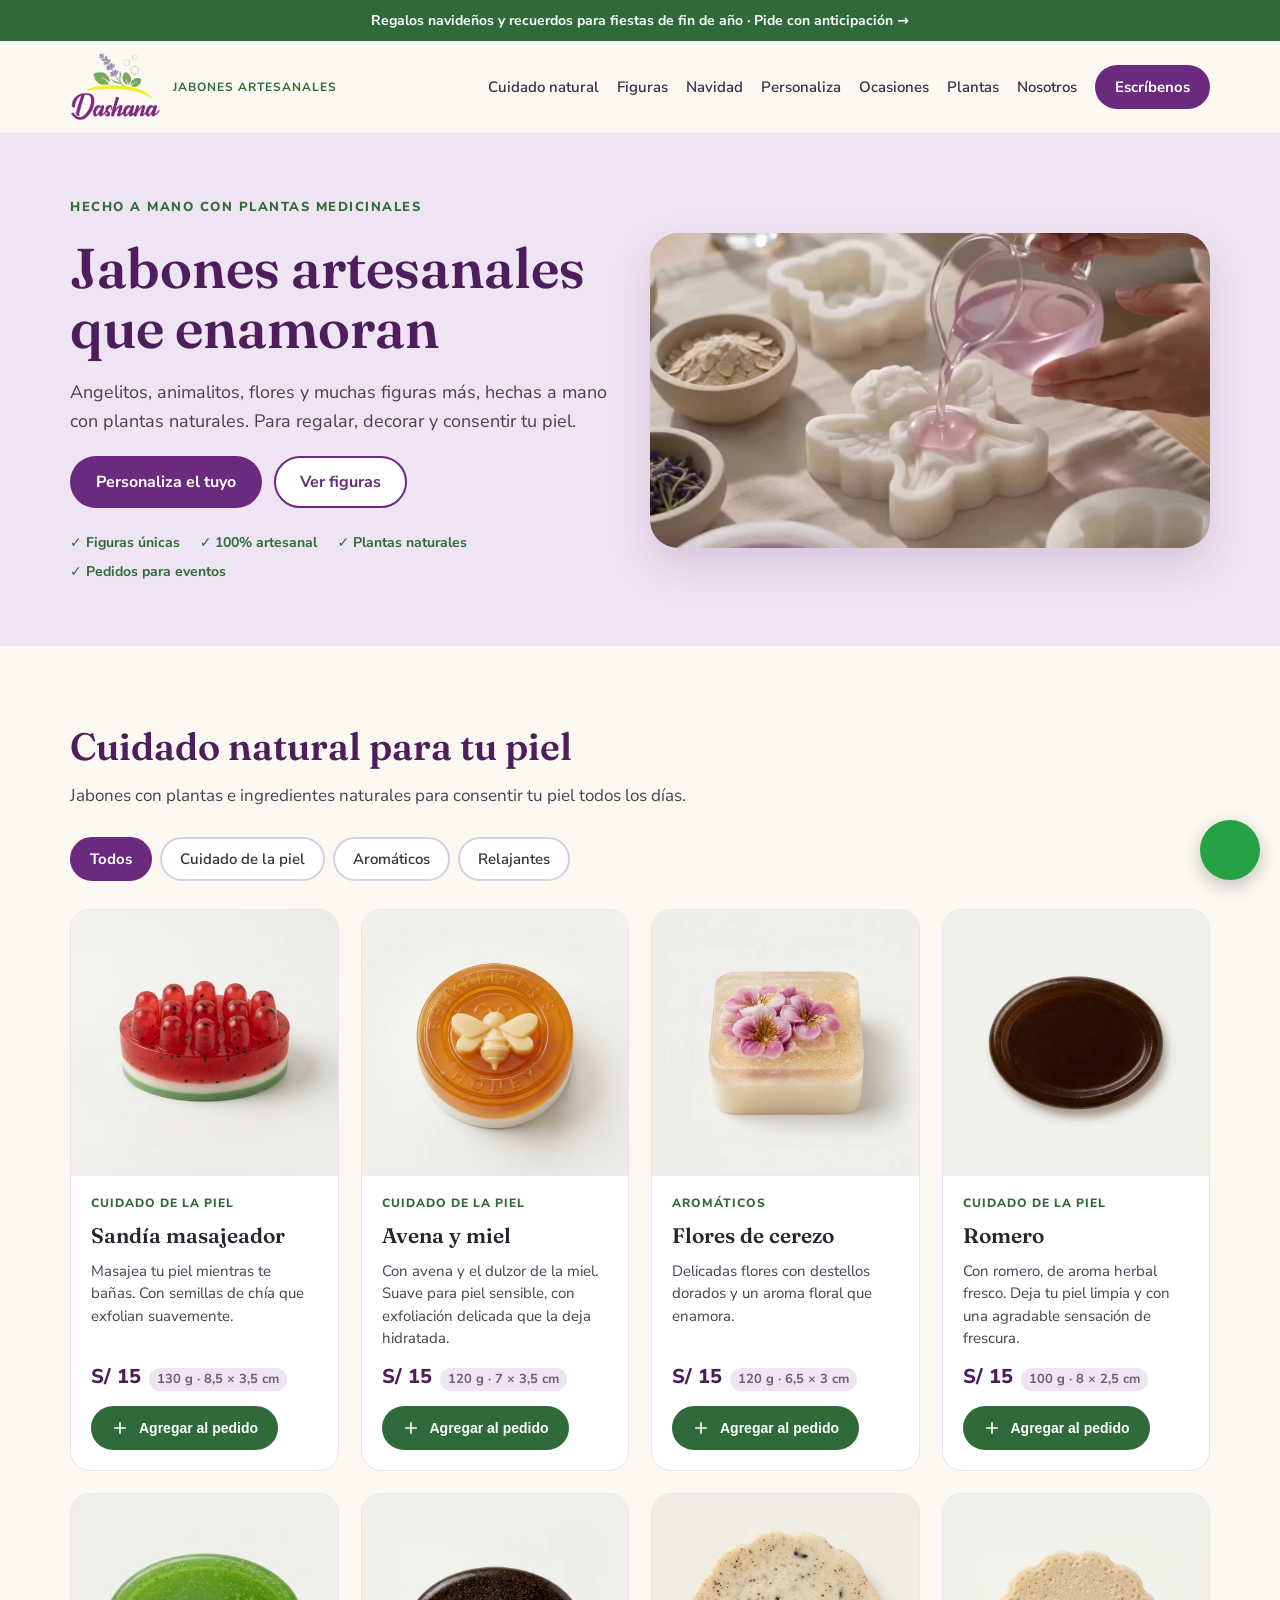
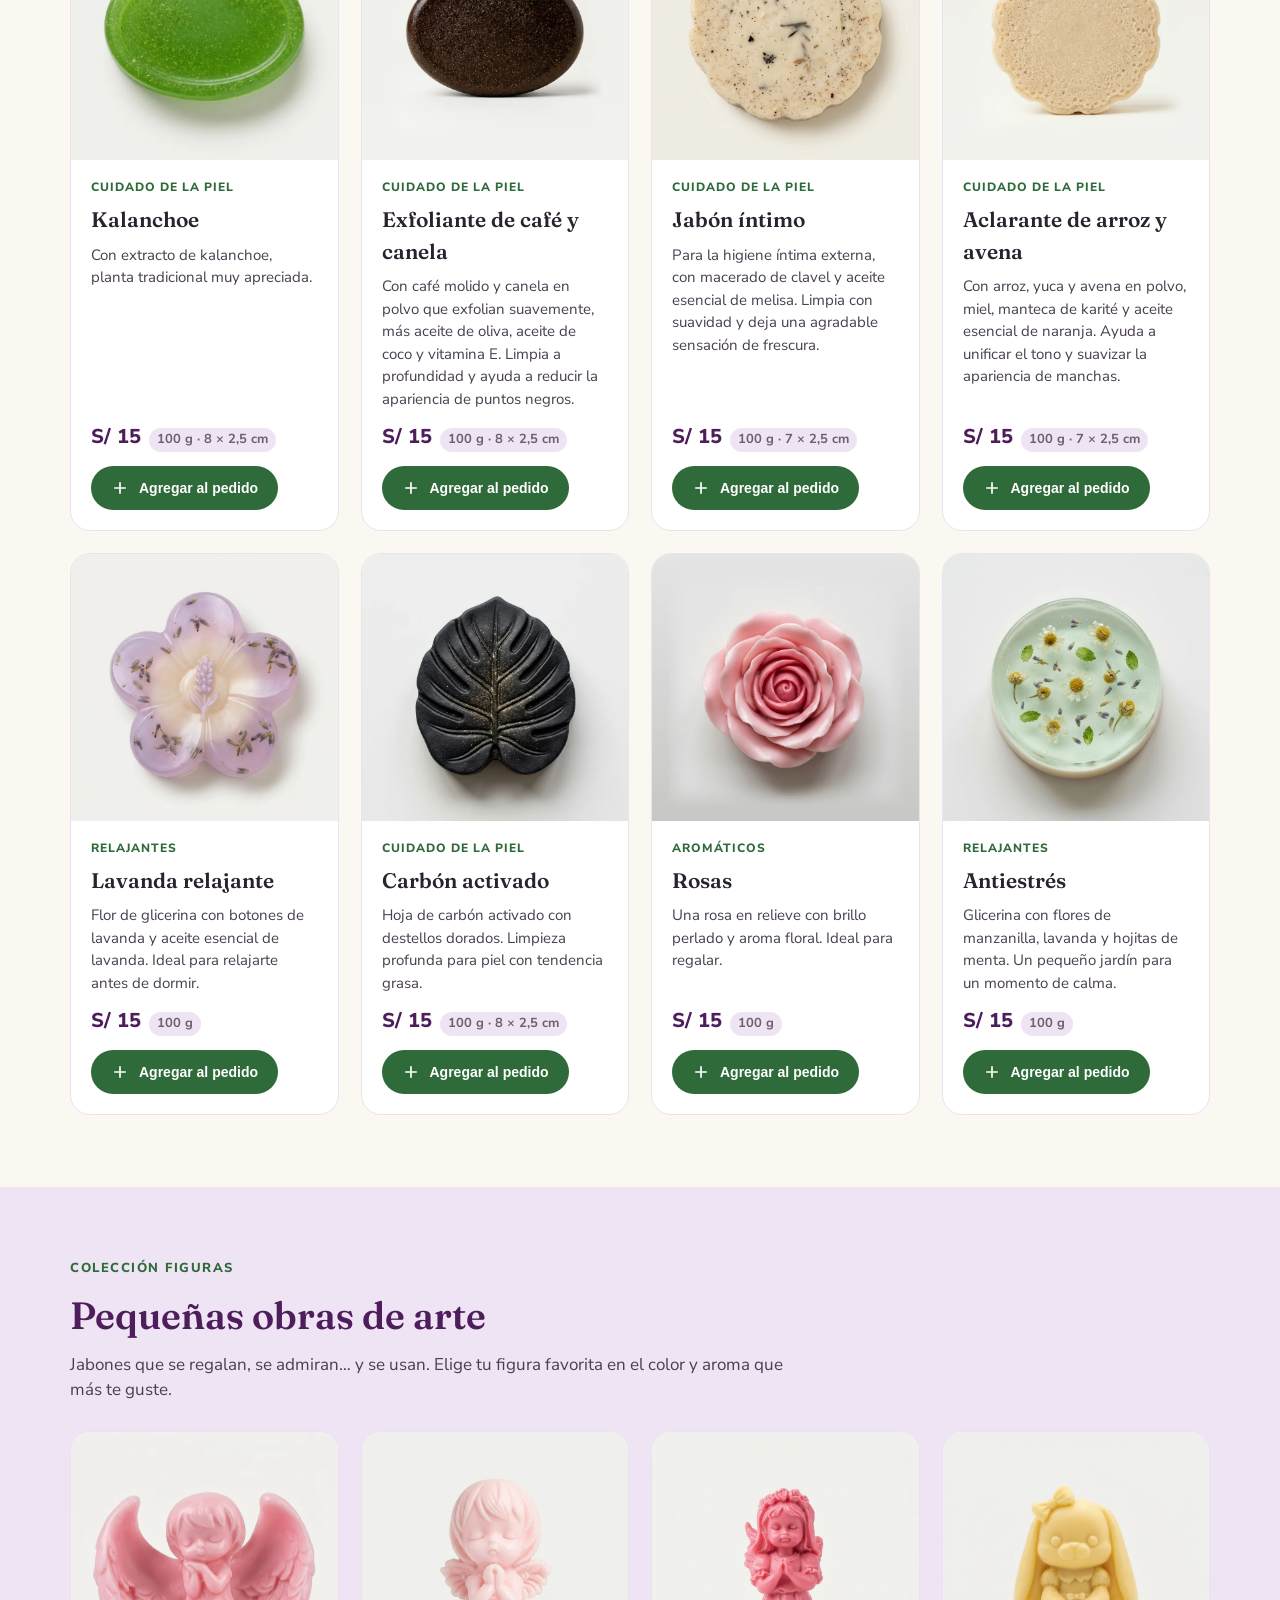
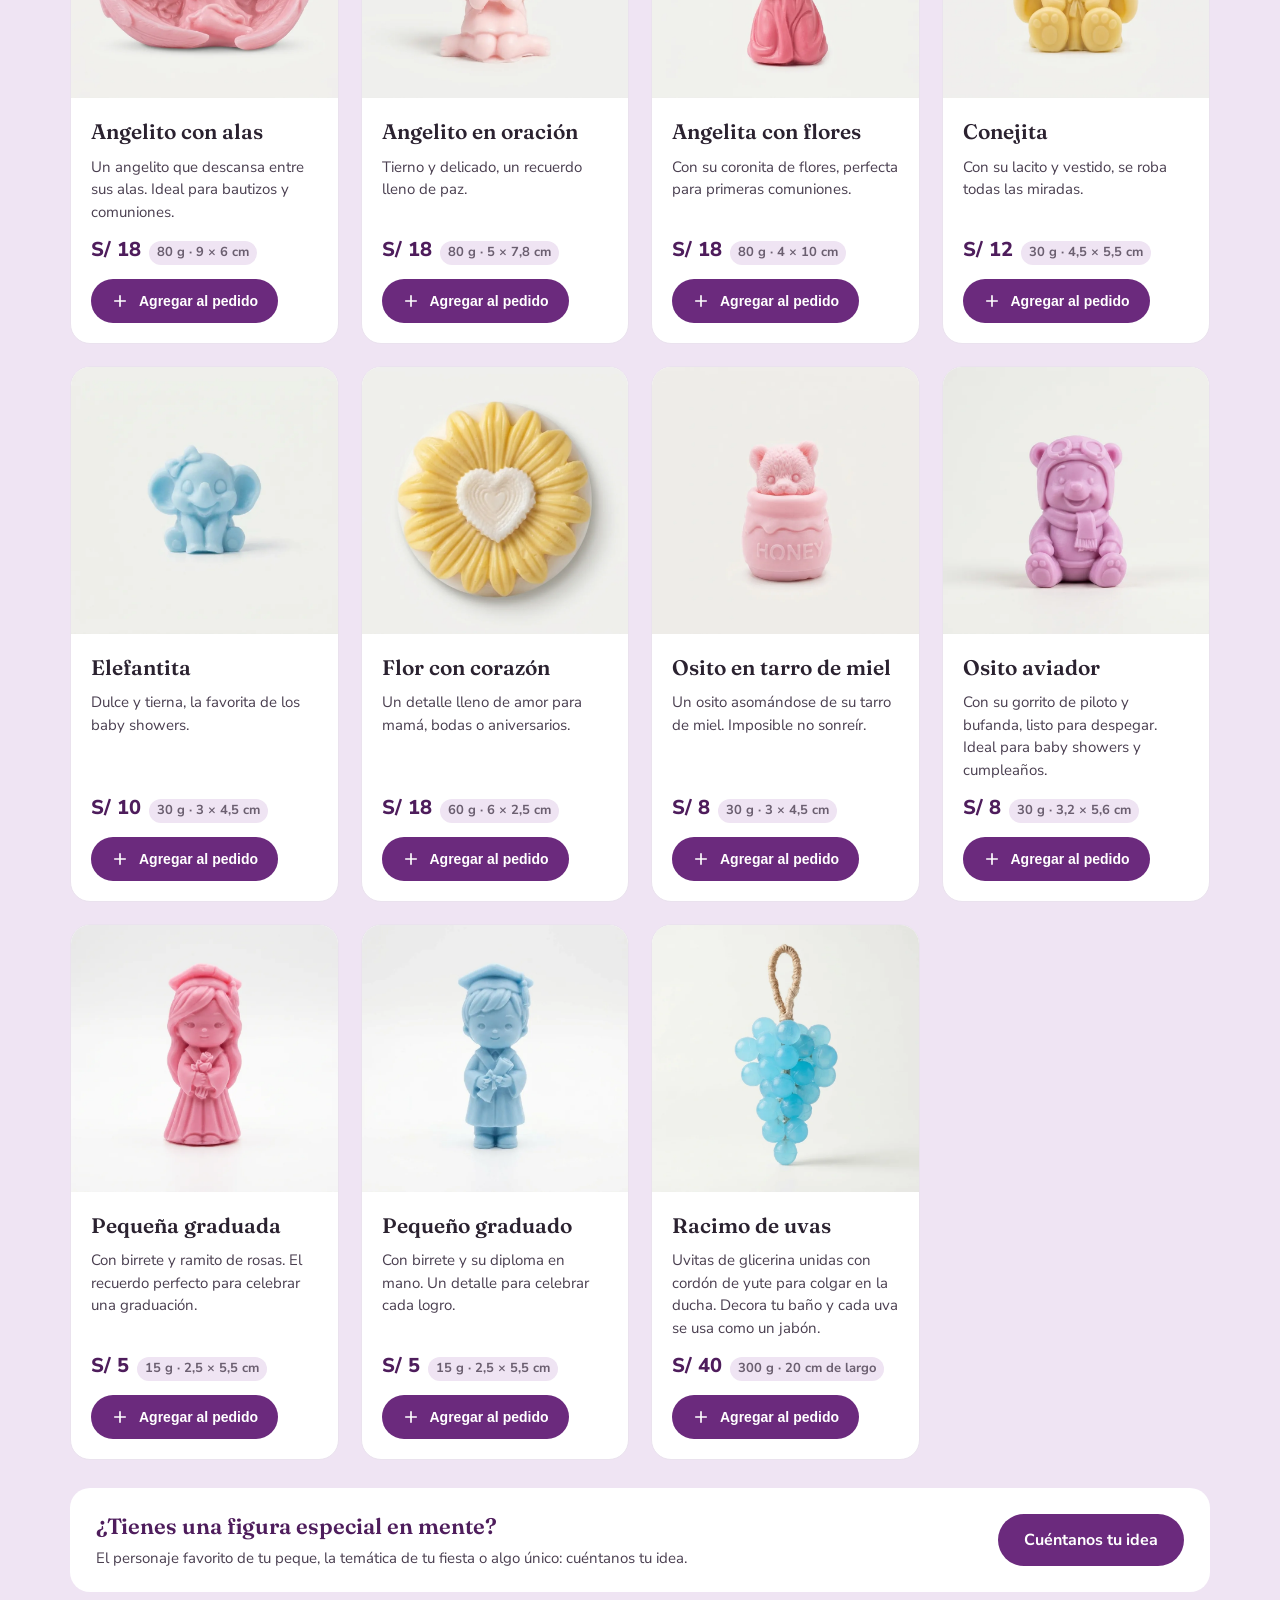
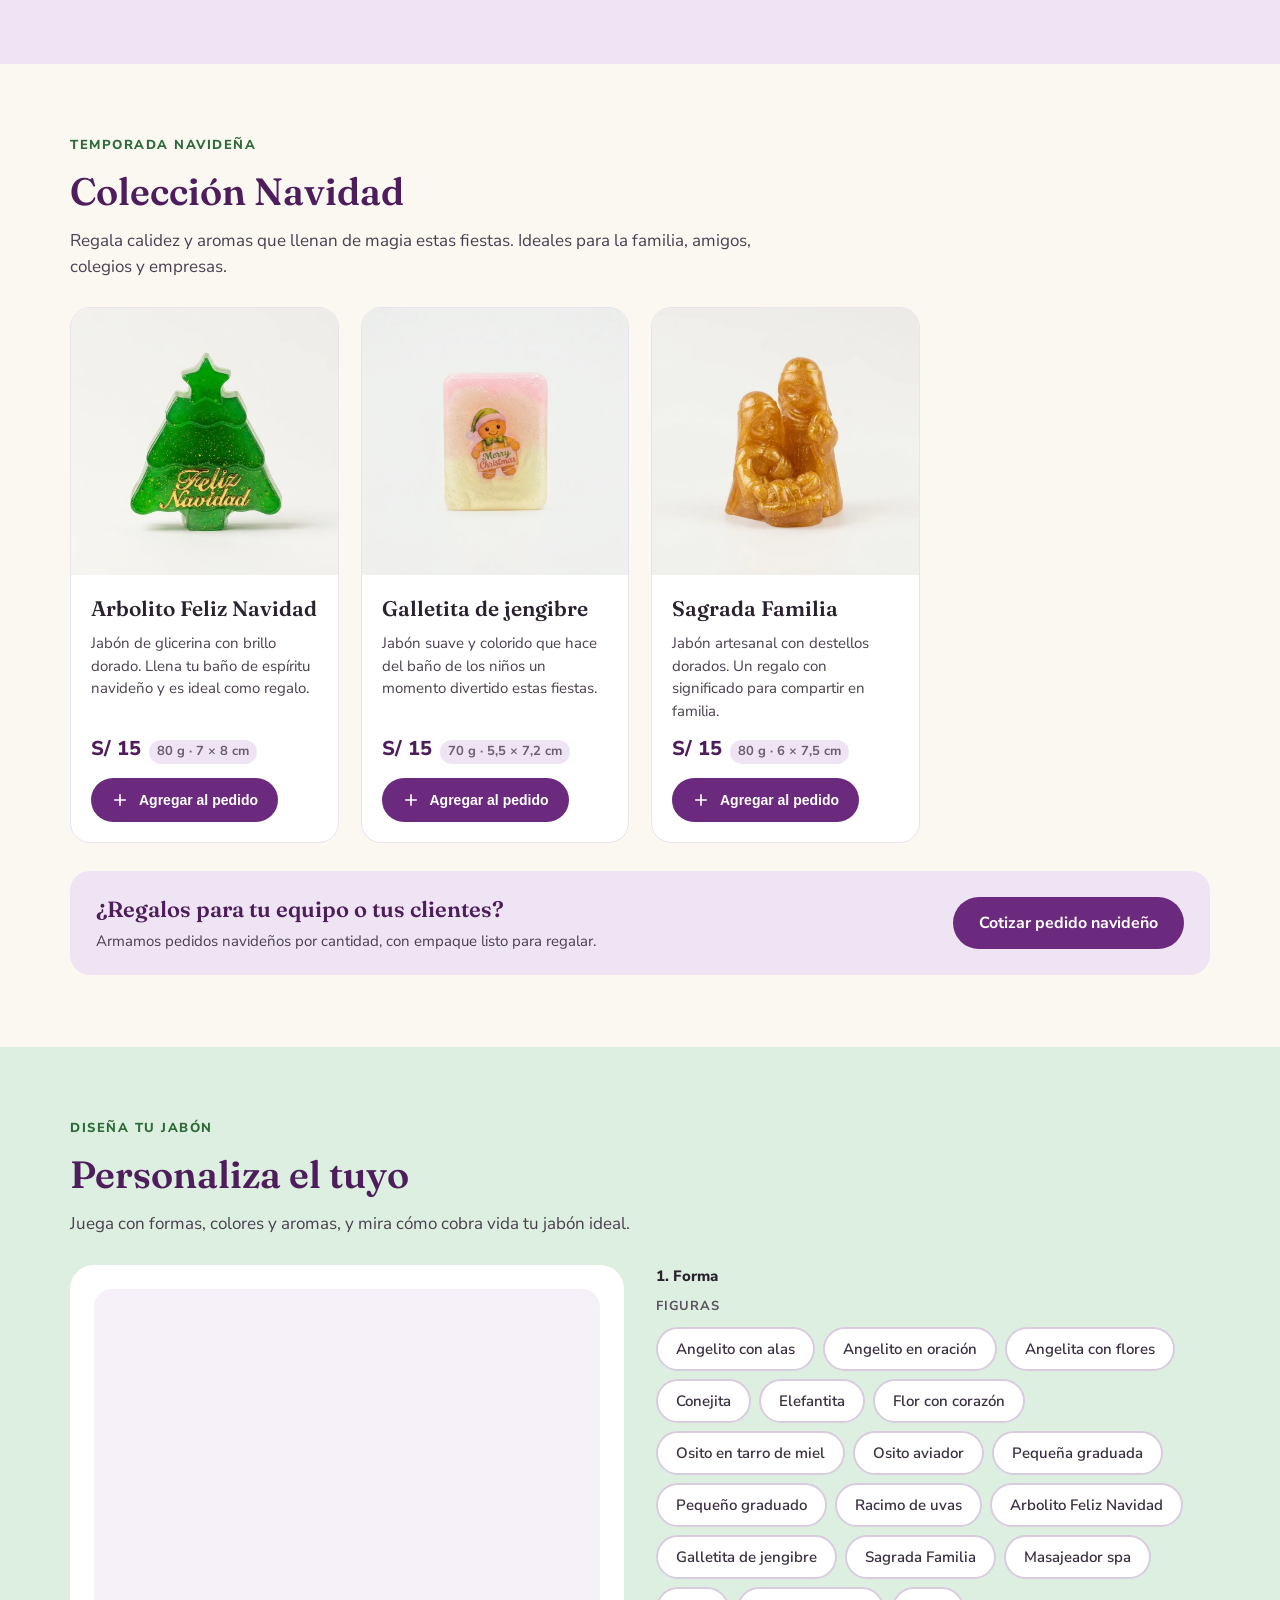
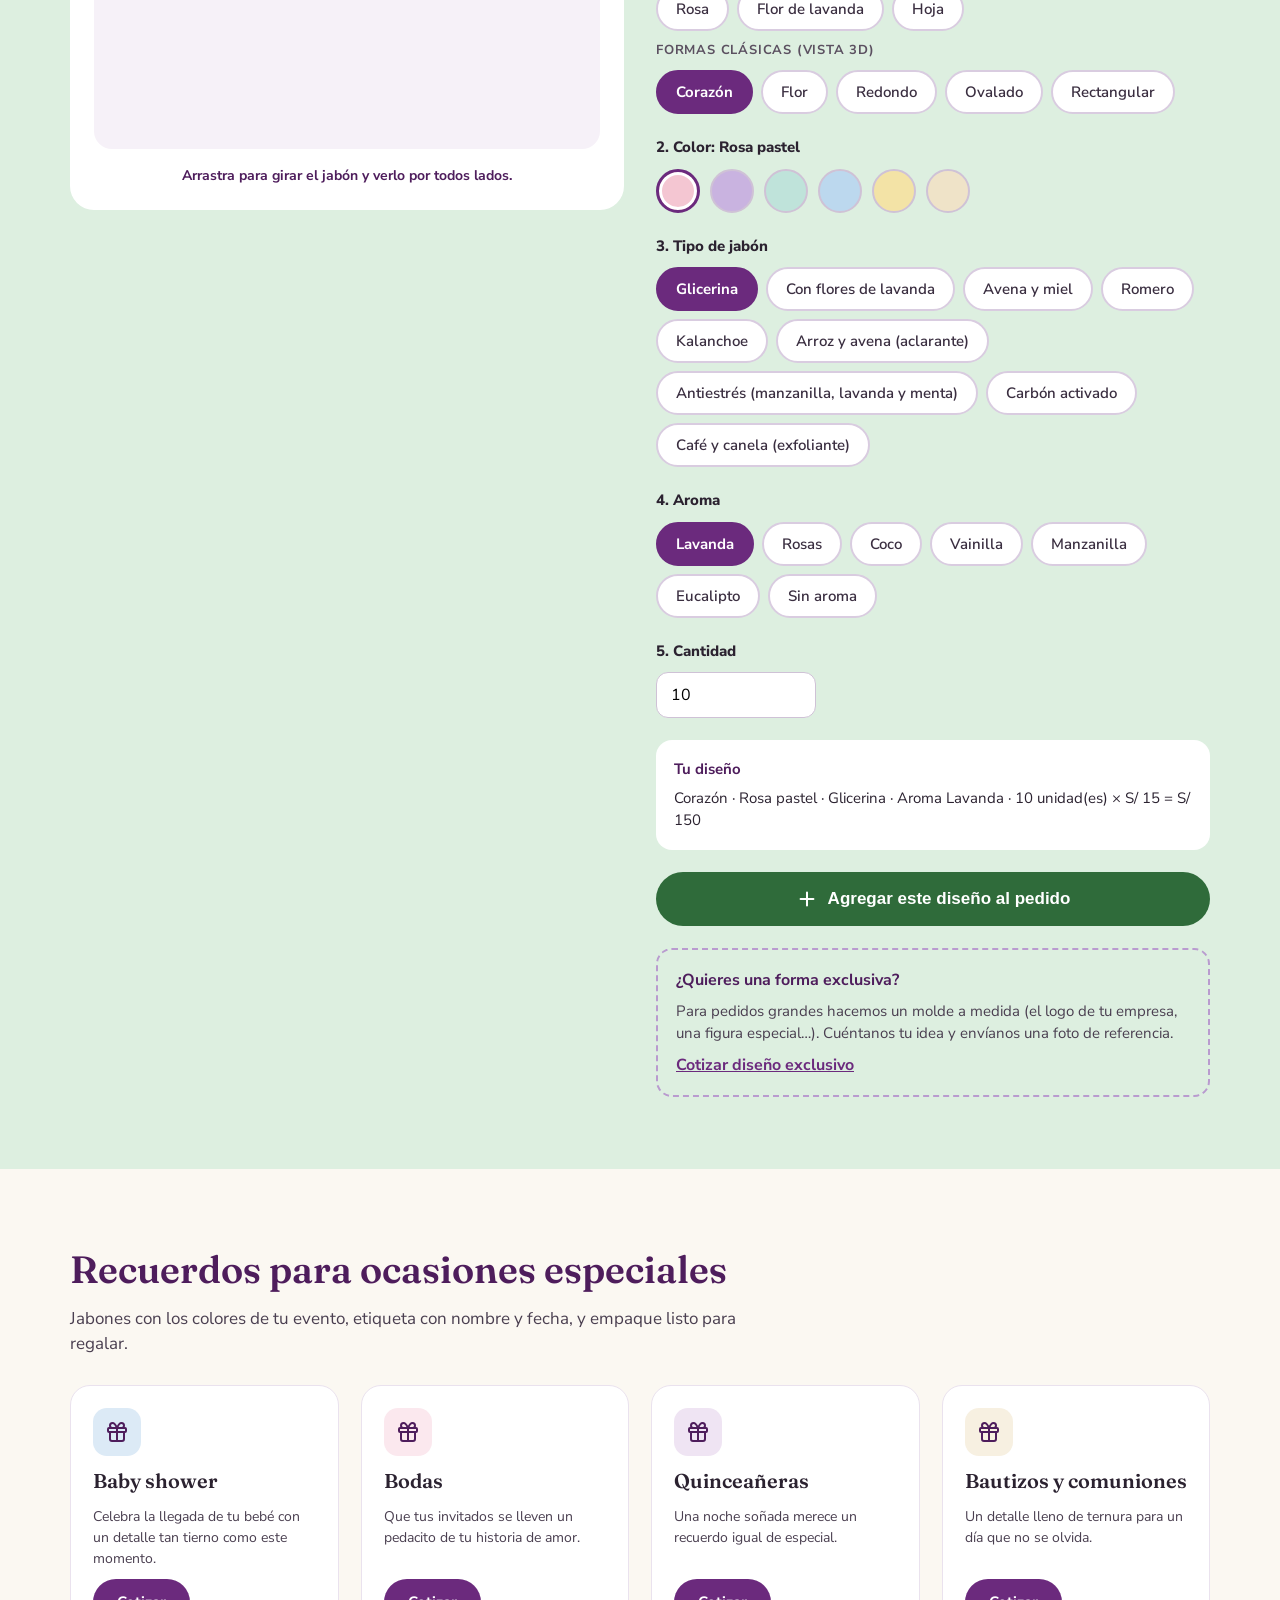
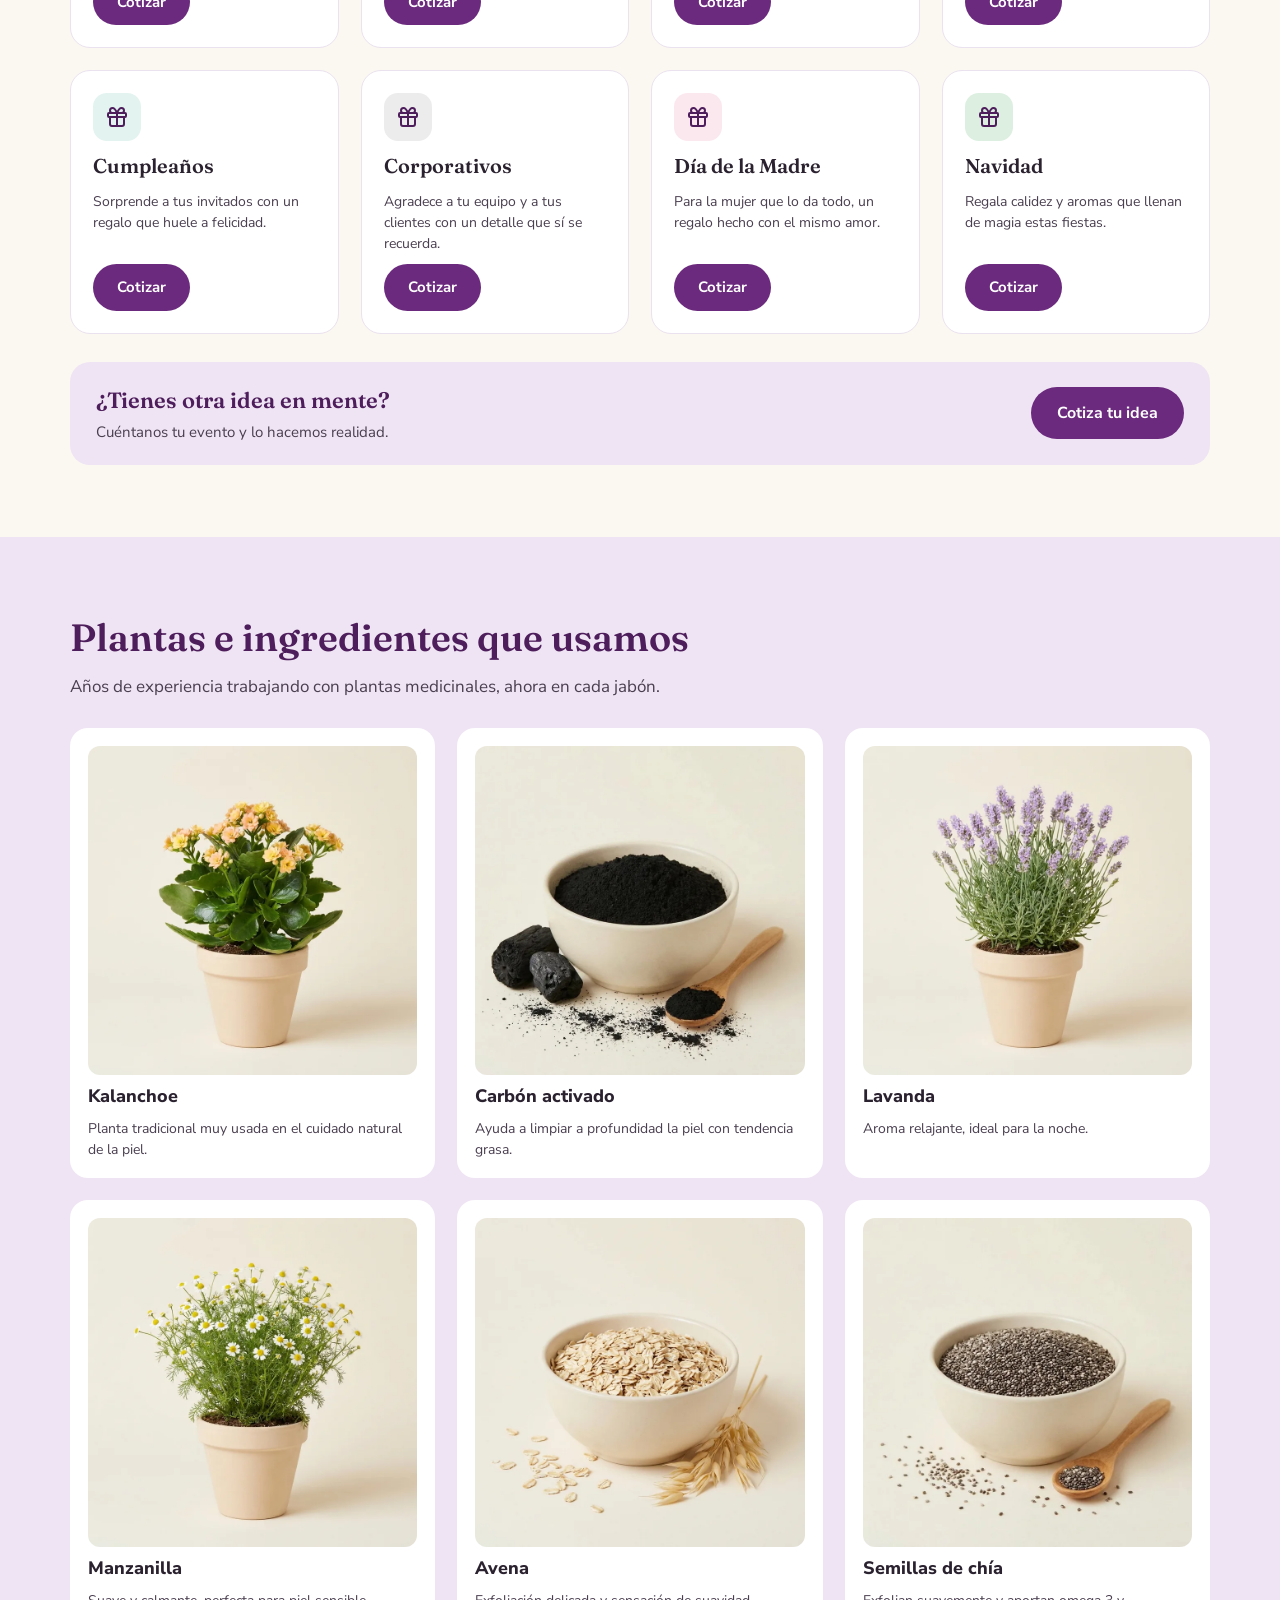
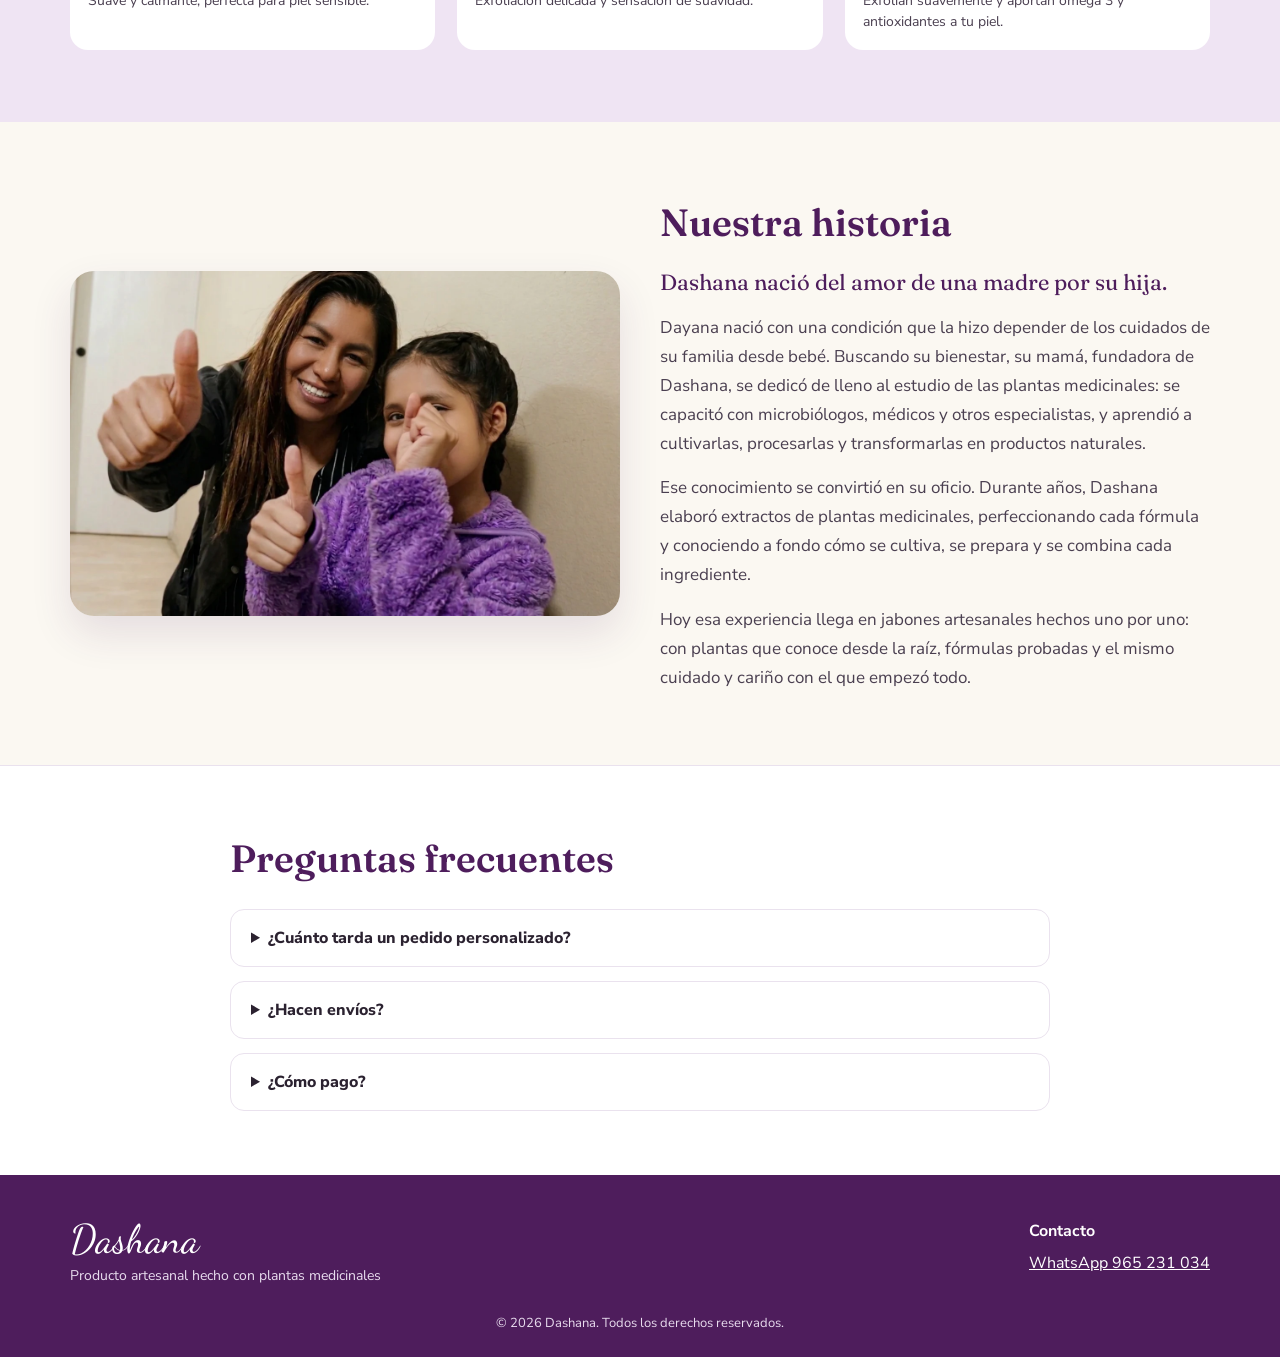
==== commit 8b8b8e55: "Figuras: agregar Racimo de uvas (S/ 40 · 300 g · 20 cm) Co-Authored-By: Claude Opus 5.5 <noreply@ant" ====
--- a/index.html
+++ b/index.html
@@ -7,7 +7,14 @@
 <meta name="description" content="Jabones artesanales hechos a mano con plantas naturales: figuras únicas, cuidado natural para tu piel y recuerdos para ocasiones especiales. Pedidos por WhatsApp.">
 <meta property="og:title" content="Dashana | Jabones artesanales">
 <meta property="og:description" content="Jabones artesanales con figuras únicas, hechos a mano con plantas naturales. Personaliza el tuyo y pide por WhatsApp.">
-<meta property="og:image" content="https://dashanaperu.com/img/figuras/angelito-alas.webp">
+<meta property="og:image" content="https://dashanaperu.com/img/logo/compartir.jpg?v=2">
+<meta property="og:image:width" content="1200">
+<meta property="og:image:height" content="630">
+<meta property="og:image:alt" content="Logo de Dashana, jabones artesanales">
+<meta property="og:url" content="https://dashanaperu.com/">
+<meta property="og:site_name" content="Dashana">
+<meta name="twitter:card" content="summary_large_image">
+<meta name="twitter:image" content="https://dashanaperu.com/img/logo/compartir.jpg?v=2">
 <meta property="og:type" content="website">
 <meta name="theme-color" content="#6B2A7D">
 <link rel="icon" type="image/png" href="img/logo/favicon.png">
@@ -17,7 +24,7 @@
 <link href="https://fonts.googleapis.com/css2?family=Dancing+Script:wght@700&family=Fraunces:opsz,wght@9..144,600&family=Nunito+Sans:wght@400;600;700;800&display=swap" rel="stylesheet">
 <link rel="stylesheet" href="https://cdnjs.cloudflare.com/ajax/libs/font-awesome/6.5.1/css/fontawesome.min.css">
 <link rel="stylesheet" href="https://cdnjs.cloudflare.com/ajax/libs/font-awesome/6.5.1/css/brands.min.css">
-<link rel="stylesheet" href="css/estilos.css?v=202610291910">
+<link rel="stylesheet" href="css/estilos.css?v=202610292040">
 <script type="importmap">
 { "imports": {
   "three": "https://cdn.jsdelivr.net/npm/three@0.160.0/build/three.module.js",
@@ -263,9 +270,9 @@
   <i class="fa-brands fa-whatsapp" aria-hidden="true"></i>
 </a>
 
-<script src="js/datos.js?v=202610291910"></script>
-<script src="js/carrito.js?v=202610291910"></script>
-<script src="js/app.js?v=202610291910"></script>
-<script type="module" src="js/visor3d.js?v=202610291910"></script>
+<script src="js/datos.js?v=202610292040"></script>
+<script src="js/carrito.js?v=202610292040"></script>
+<script src="js/app.js?v=202610292040"></script>
+<script type="module" src="js/visor3d.js?v=202610292040"></script>
 </body>
 </html>
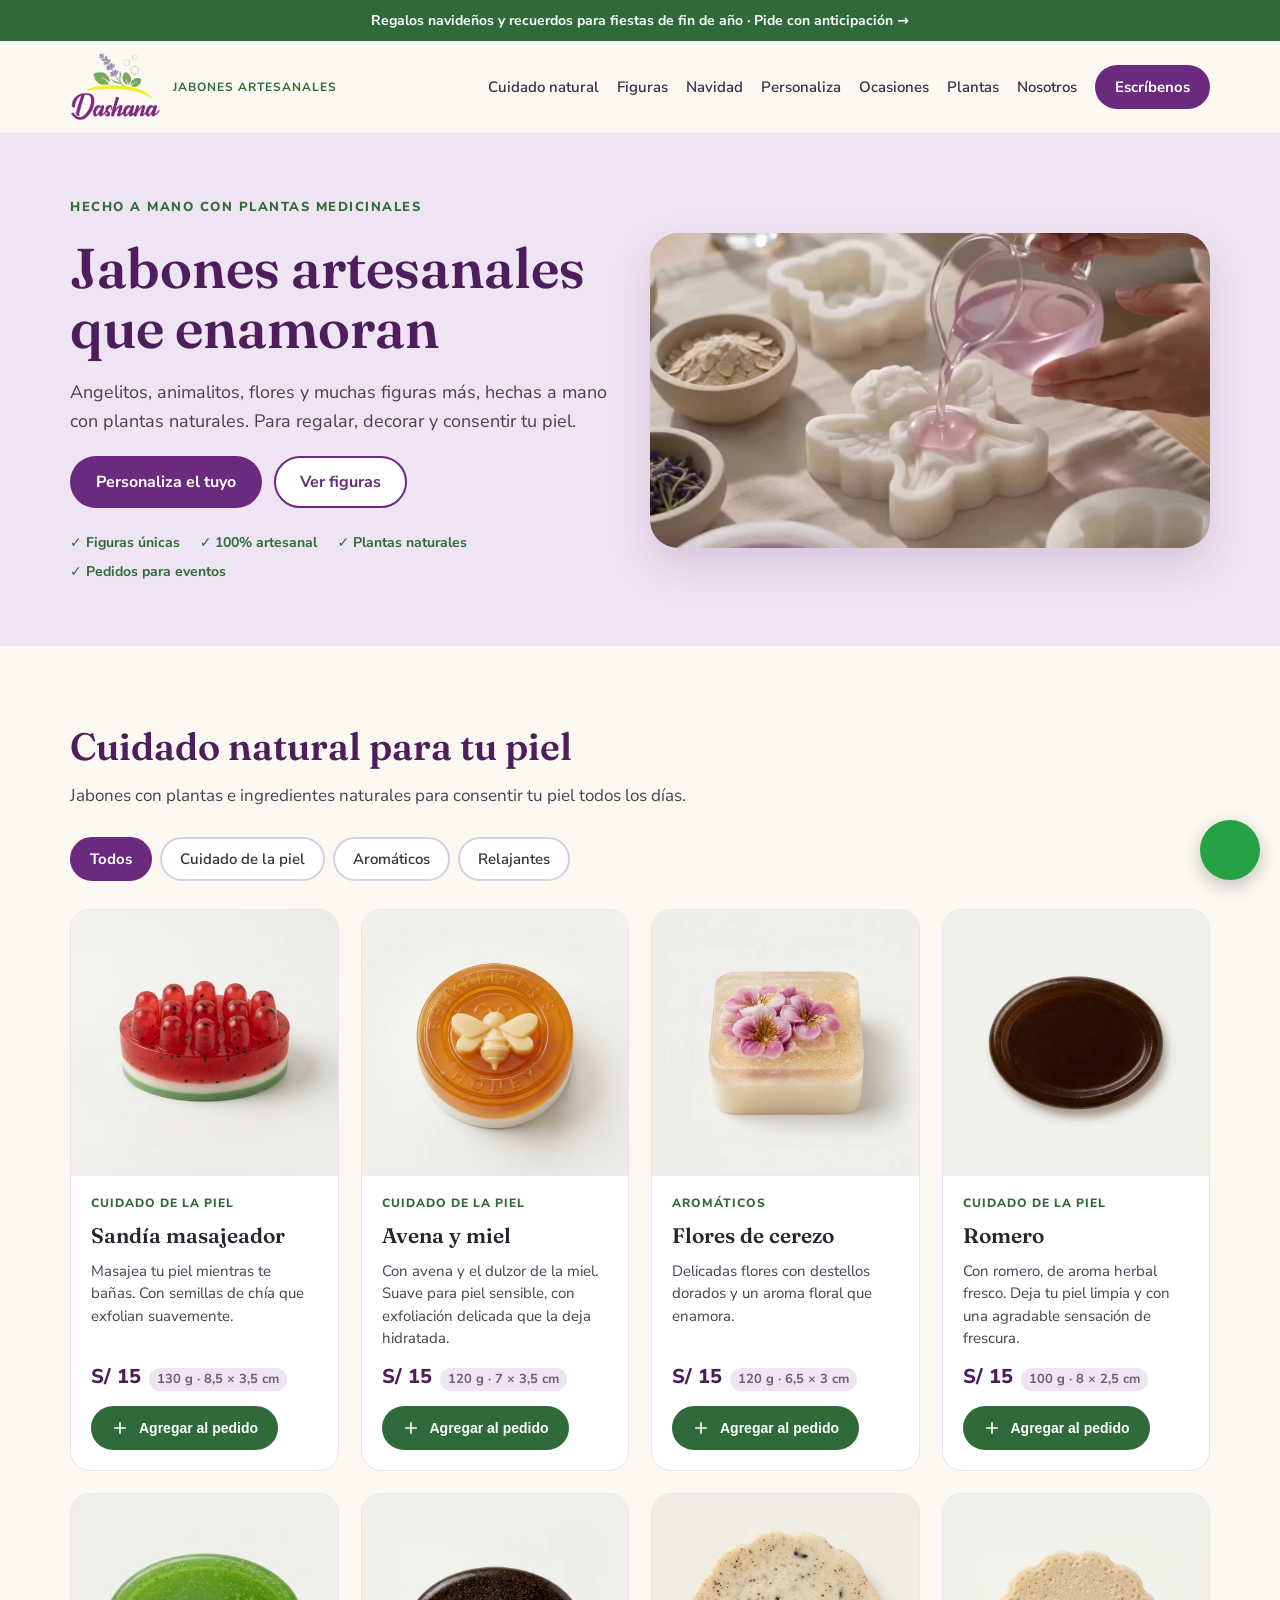
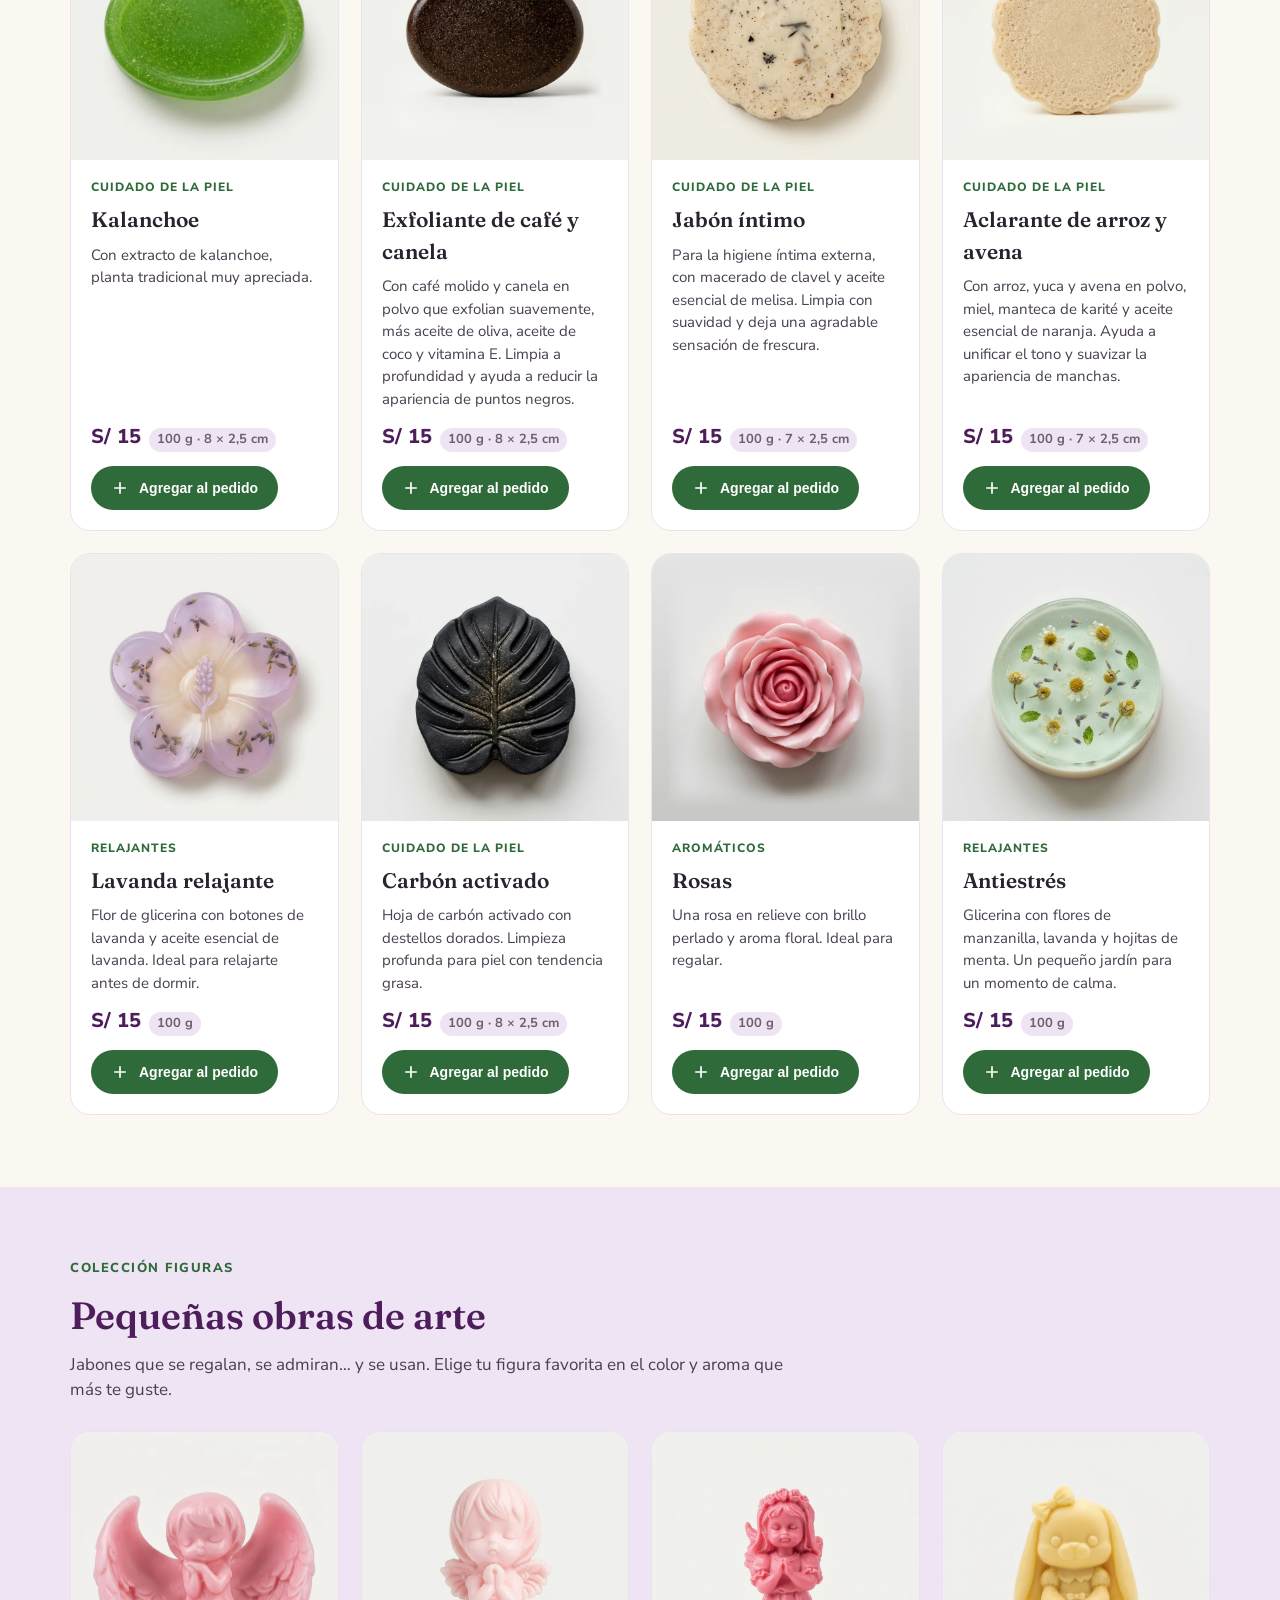
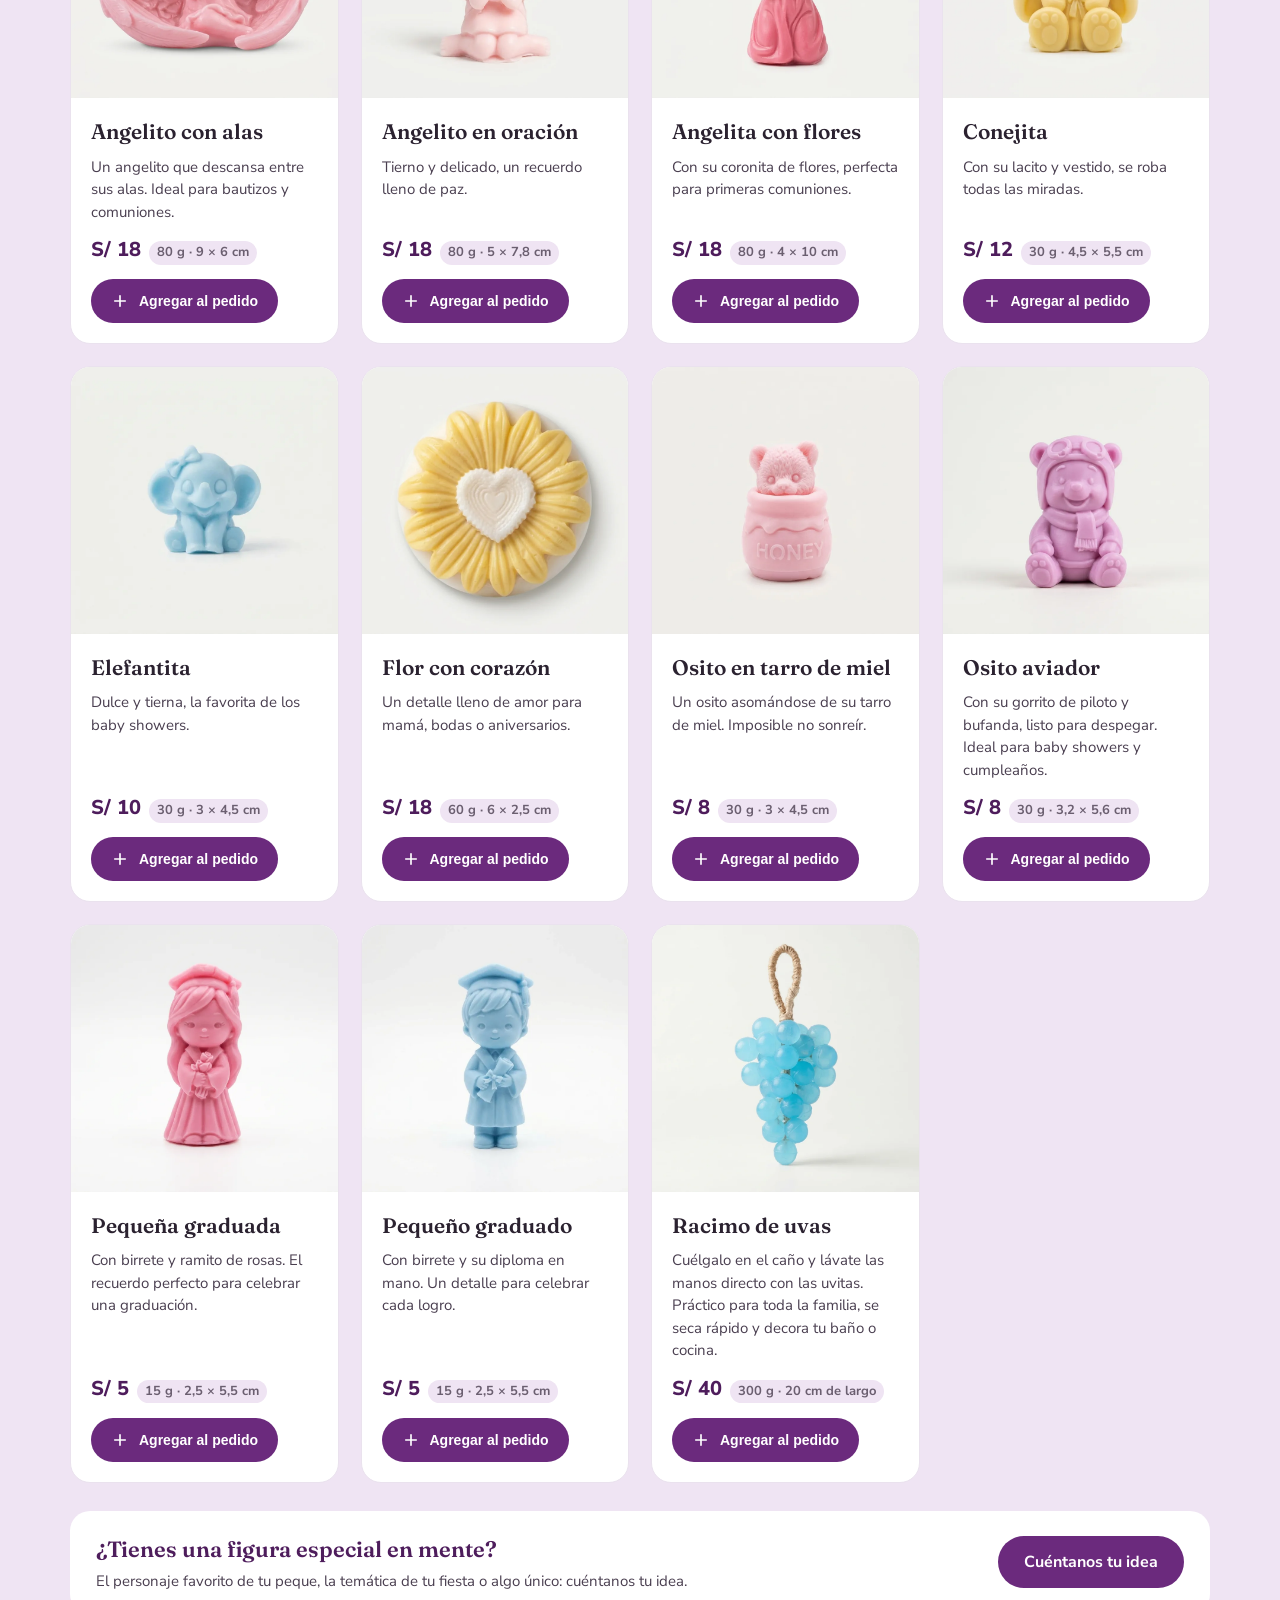
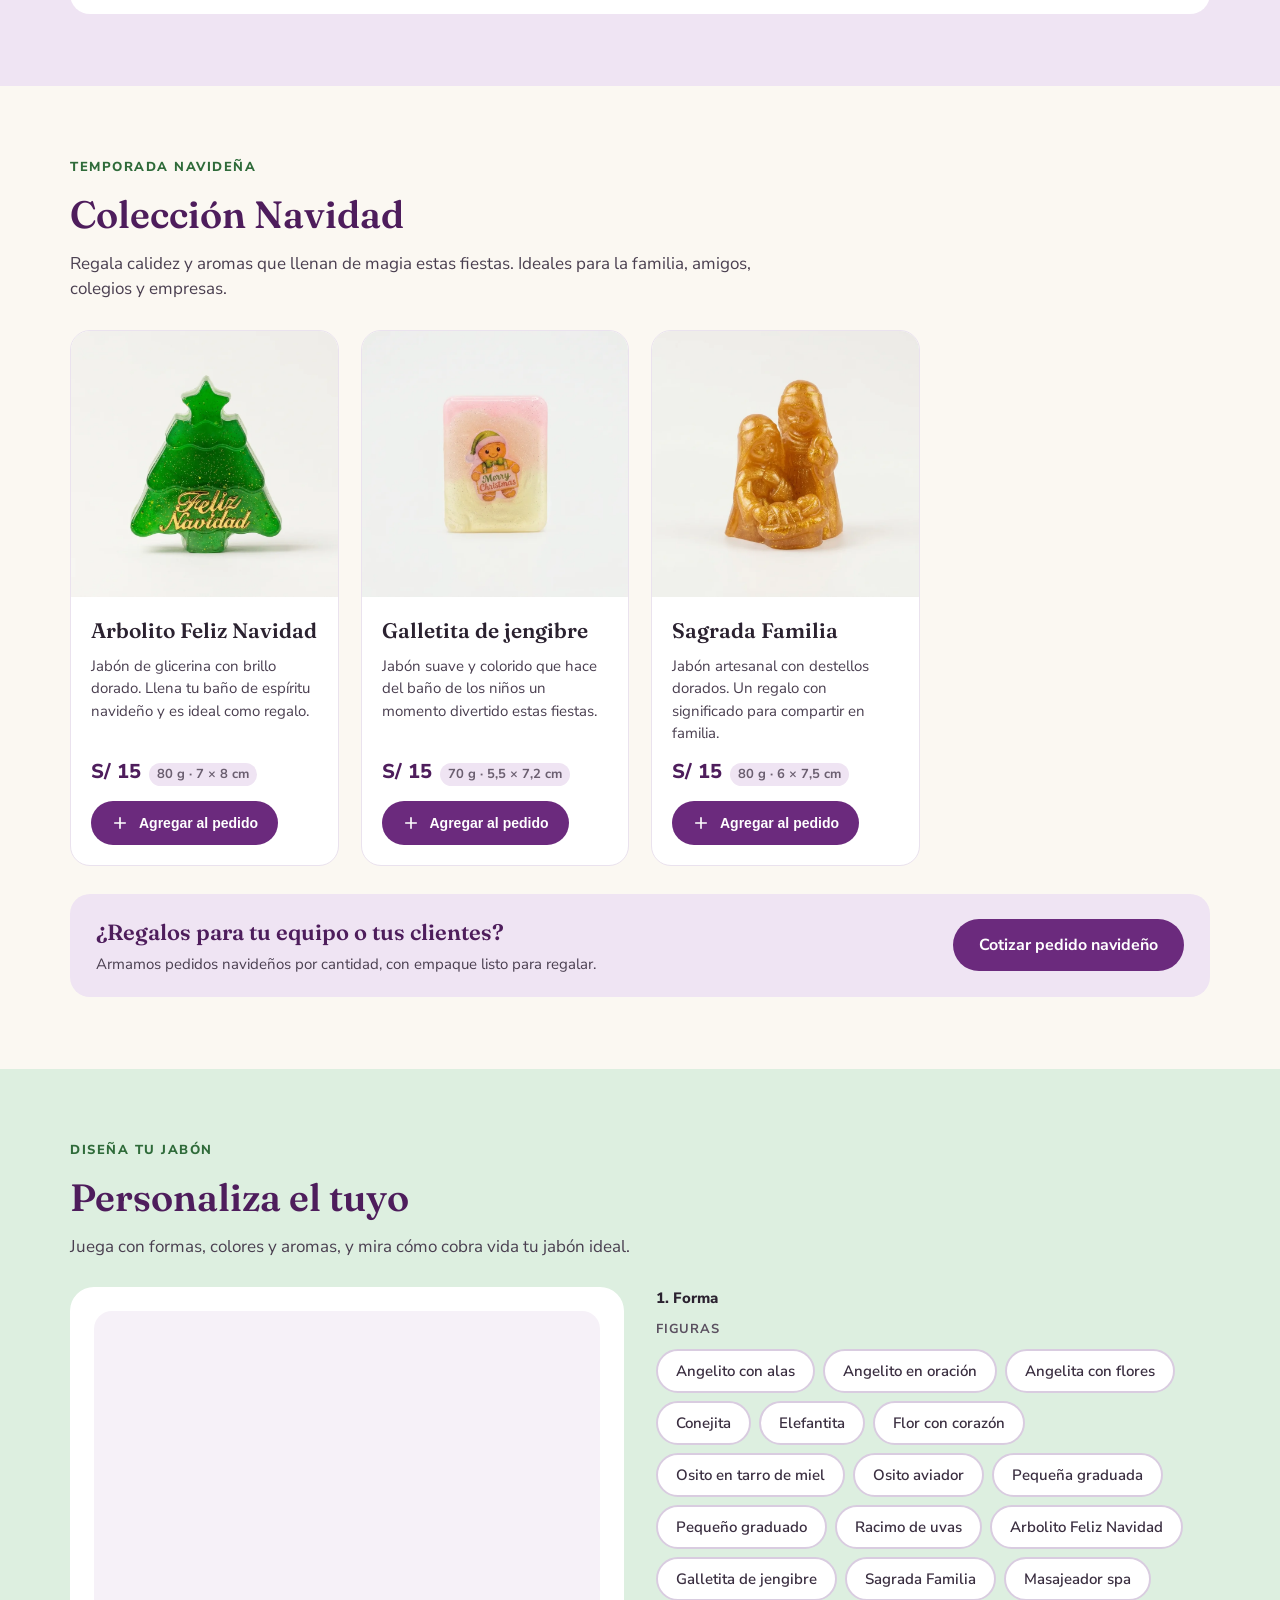
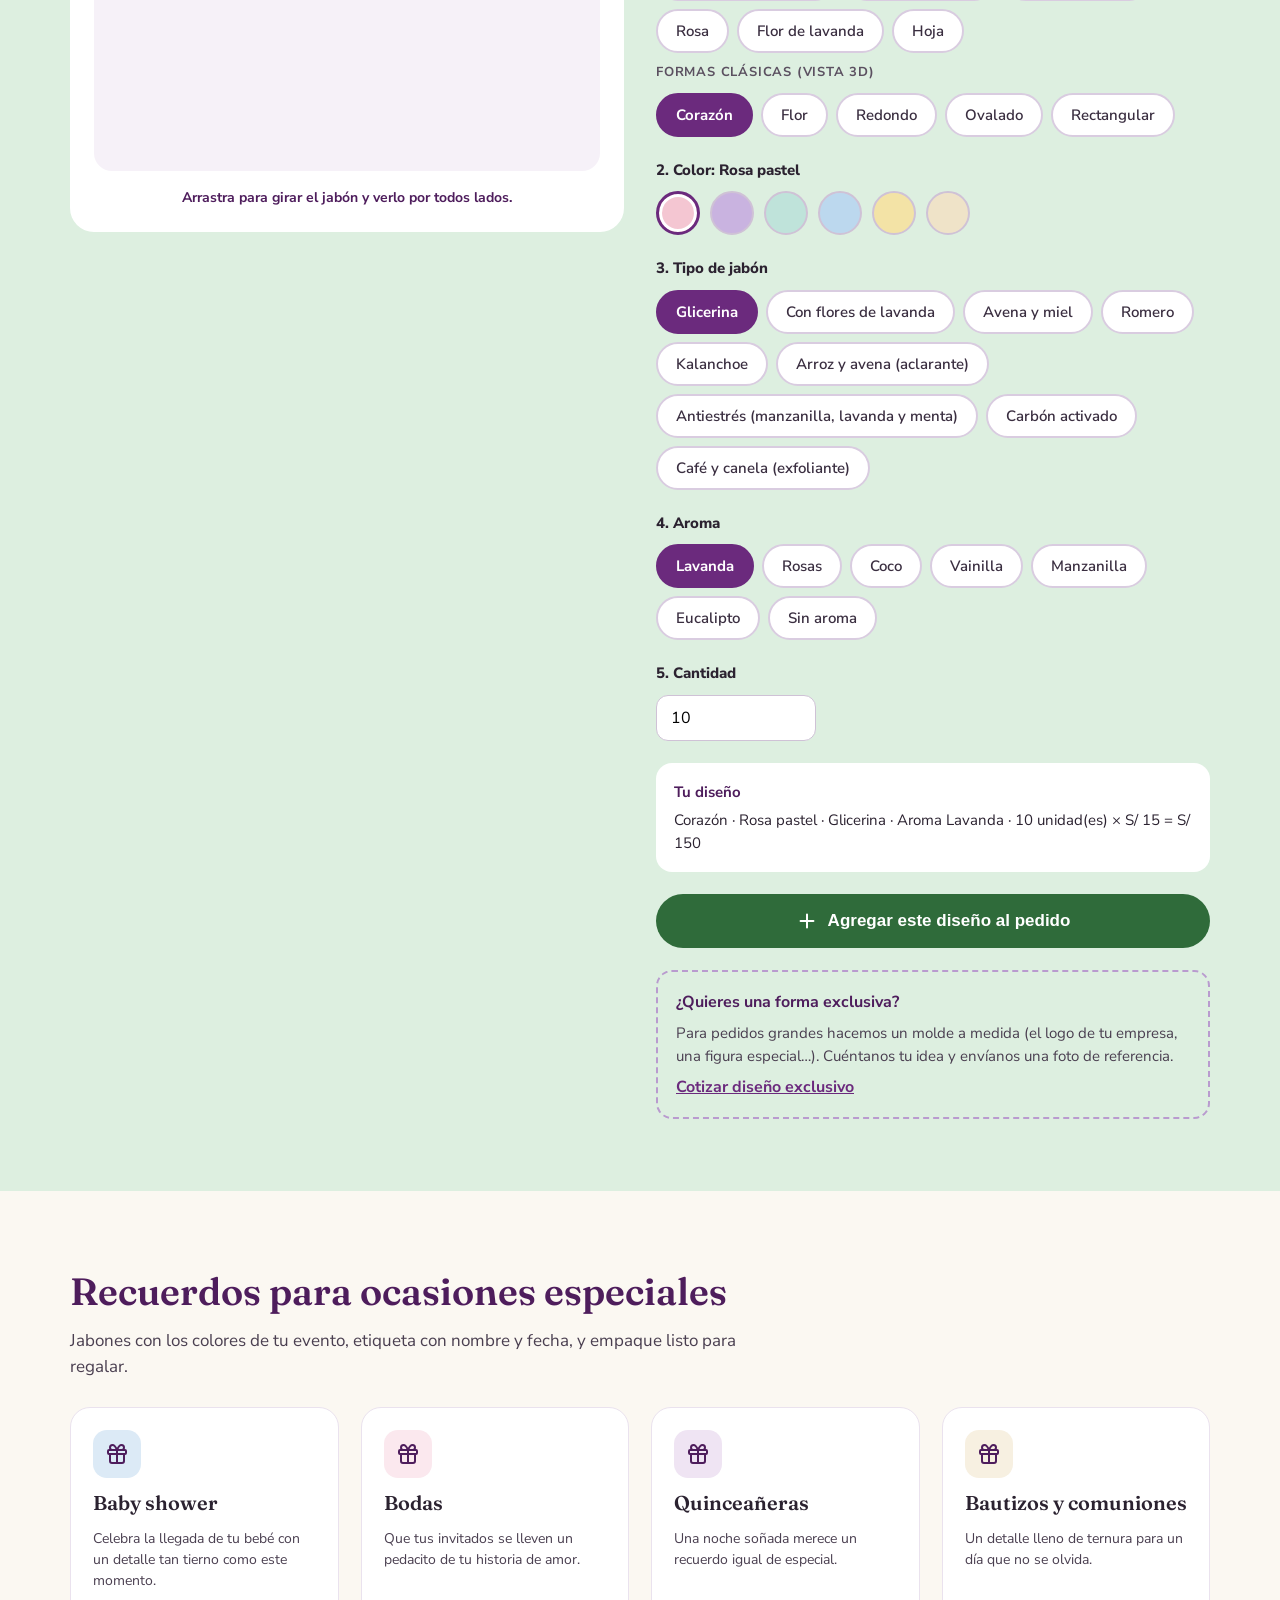
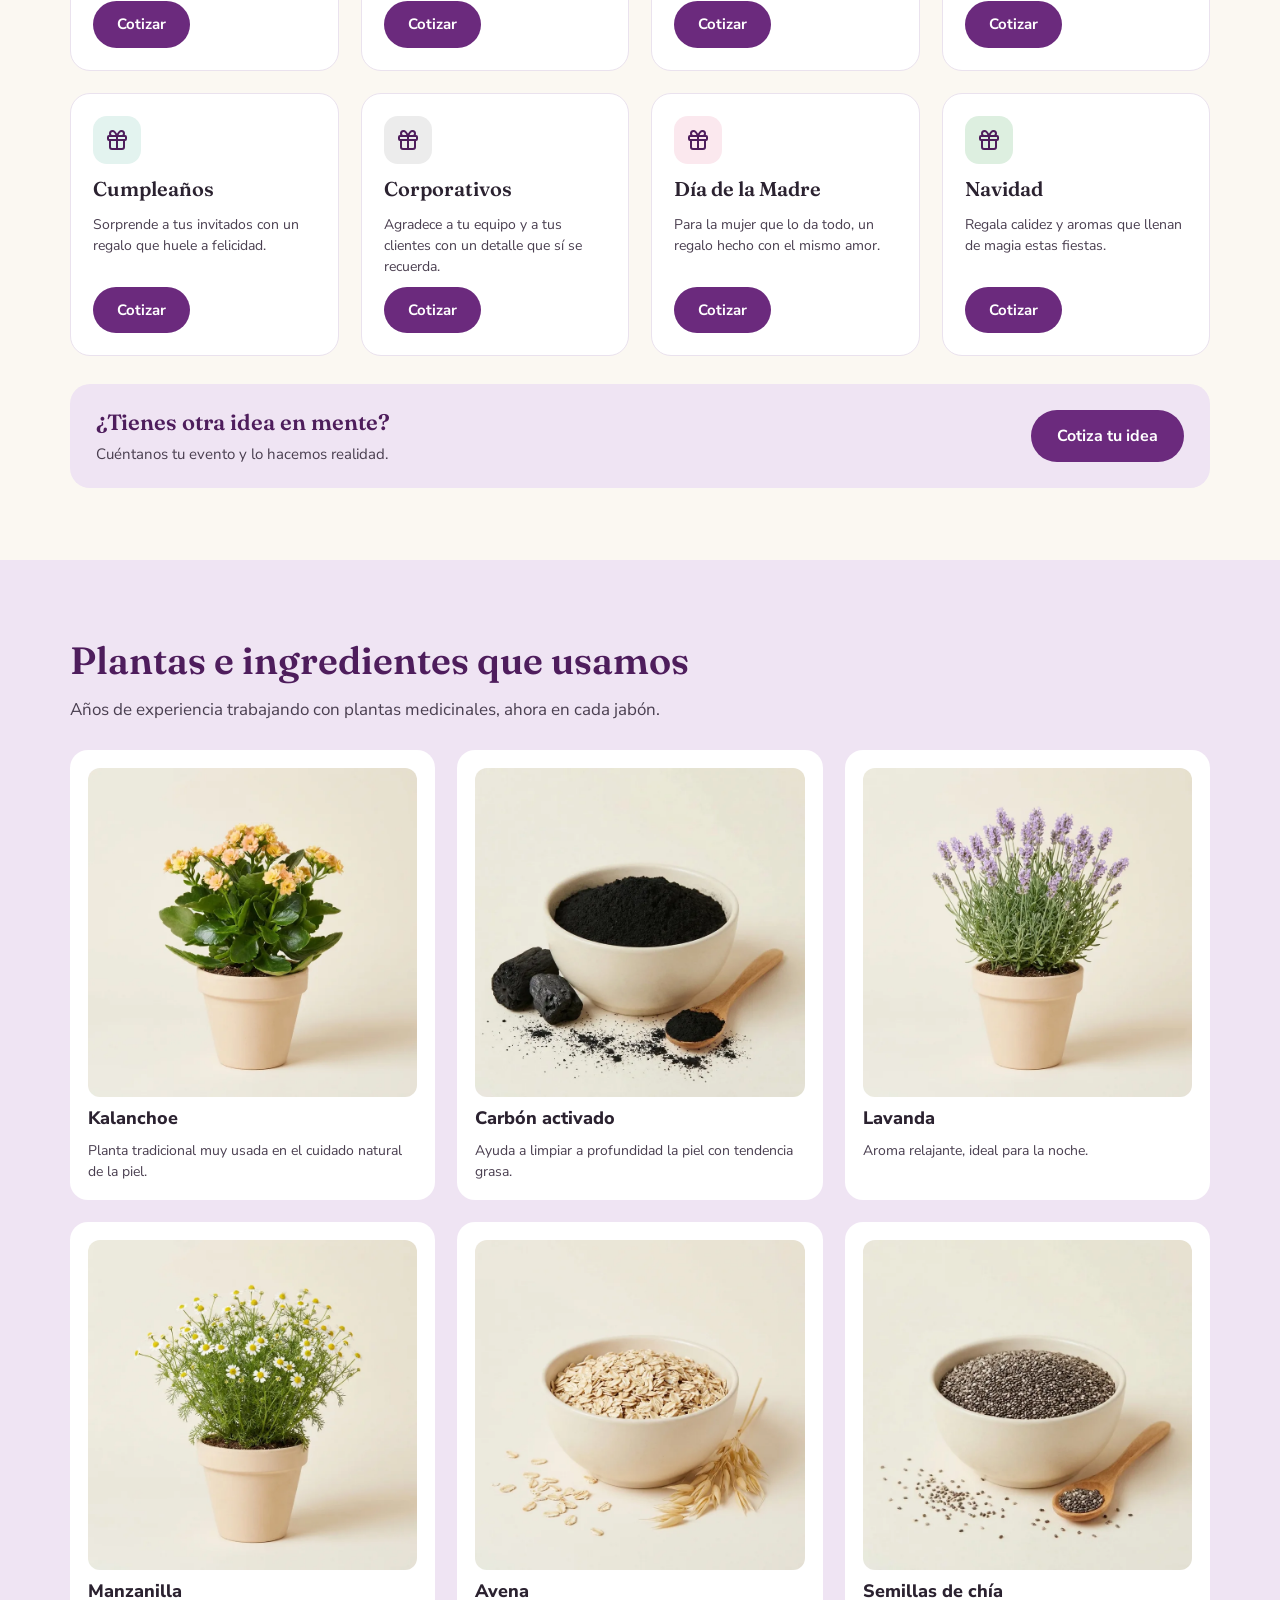
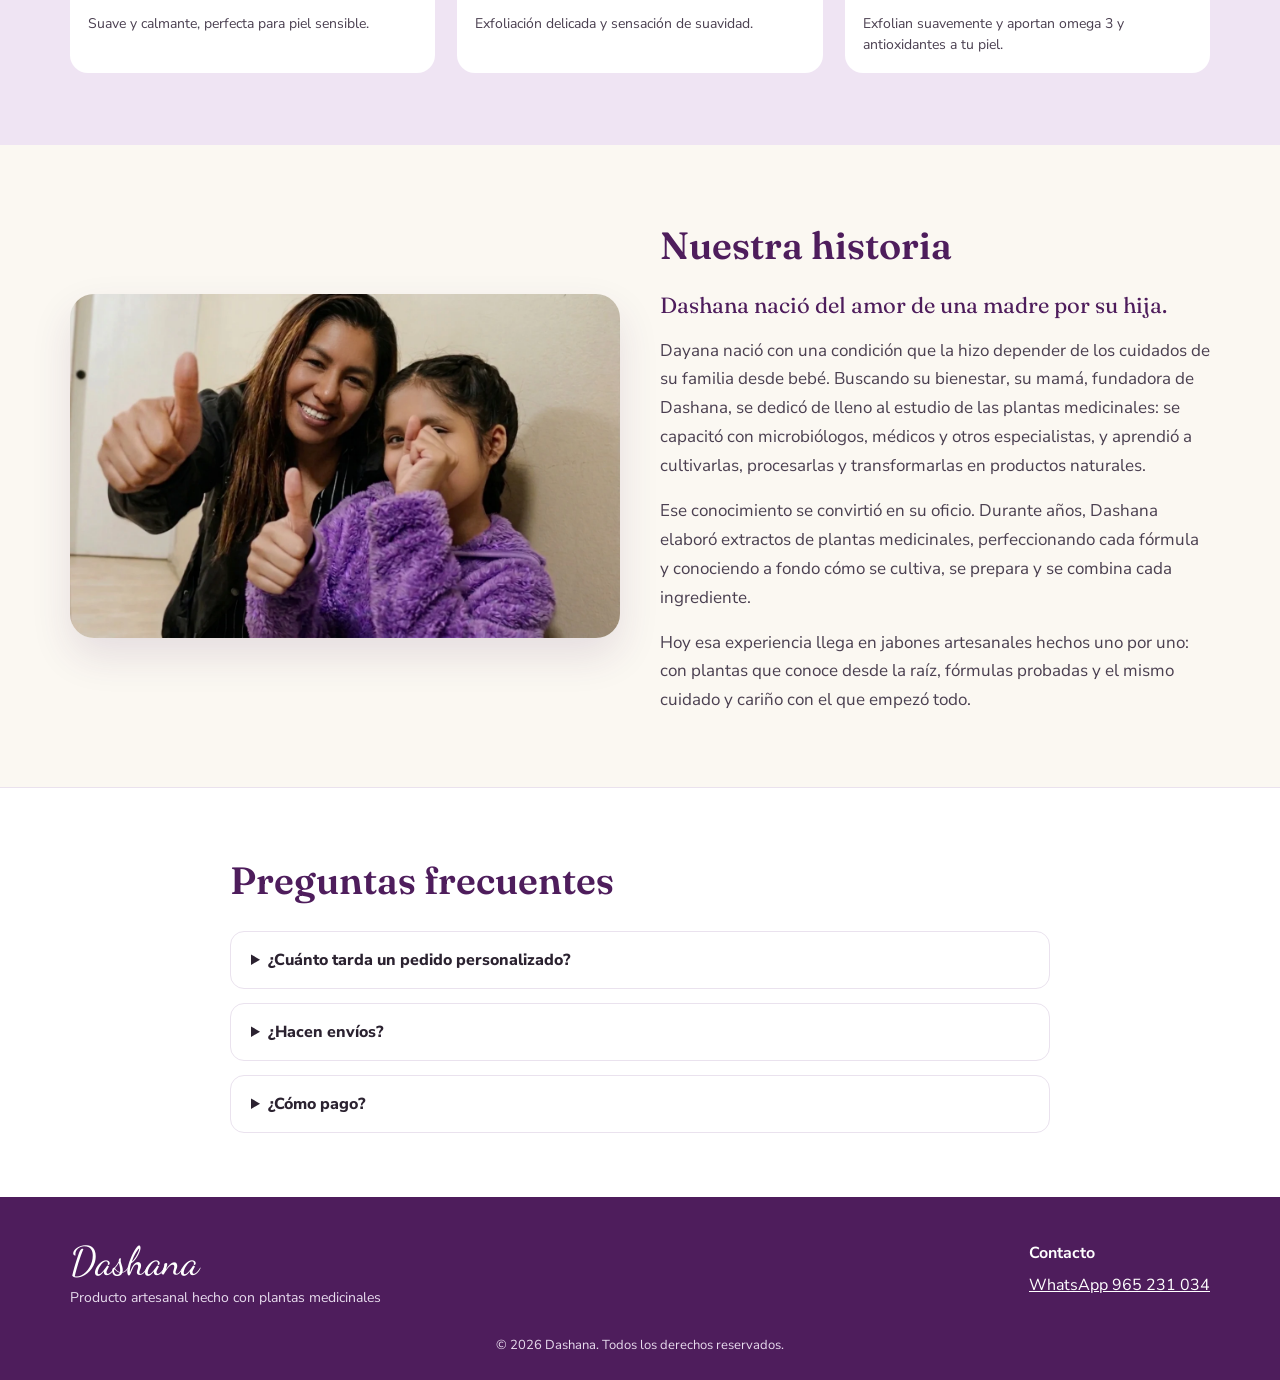
==== commit 4357c855: "Racimo de uvas: descripción de uso en el caño Co-Authored-By: Claude Opus 5.5 <noreply@anthropic.com" ====
--- a/index.html
+++ b/index.html
@@ -24,7 +24,7 @@
 <link href="https://fonts.googleapis.com/css2?family=Dancing+Script:wght@700&family=Fraunces:opsz,wght@9..144,600&family=Nunito+Sans:wght@400;600;700;800&display=swap" rel="stylesheet">
 <link rel="stylesheet" href="https://cdnjs.cloudflare.com/ajax/libs/font-awesome/6.5.1/css/fontawesome.min.css">
 <link rel="stylesheet" href="https://cdnjs.cloudflare.com/ajax/libs/font-awesome/6.5.1/css/brands.min.css">
-<link rel="stylesheet" href="css/estilos.css?v=202610292040">
+<link rel="stylesheet" href="css/estilos.css?v=202610292051">
 <script type="importmap">
 { "imports": {
   "three": "https://cdn.jsdelivr.net/npm/three@0.160.0/build/three.module.js",
@@ -270,9 +270,9 @@
   <i class="fa-brands fa-whatsapp" aria-hidden="true"></i>
 </a>
 
-<script src="js/datos.js?v=202610292040"></script>
-<script src="js/carrito.js?v=202610292040"></script>
-<script src="js/app.js?v=202610292040"></script>
-<script type="module" src="js/visor3d.js?v=202610292040"></script>
+<script src="js/datos.js?v=202610292051"></script>
+<script src="js/carrito.js?v=202610292051"></script>
+<script src="js/app.js?v=202610292051"></script>
+<script type="module" src="js/visor3d.js?v=202610292051"></script>
 </body>
 </html>
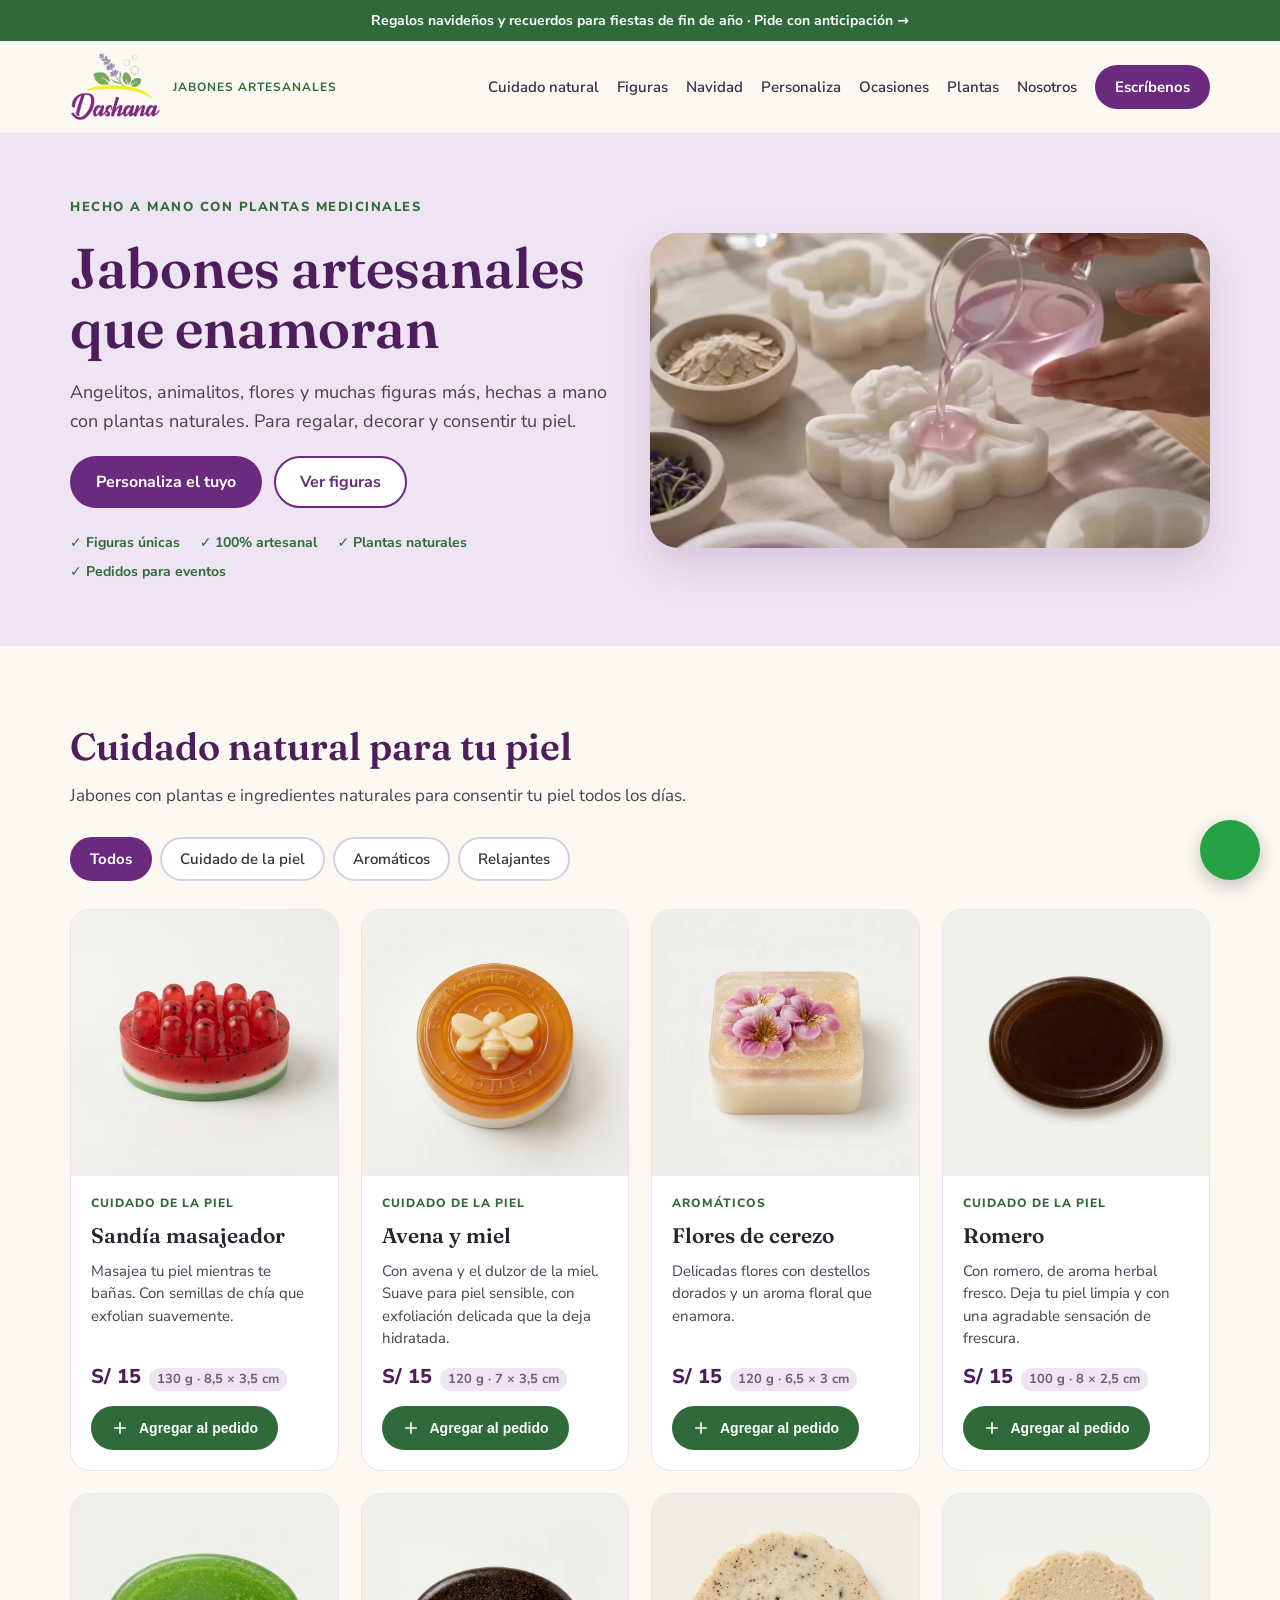
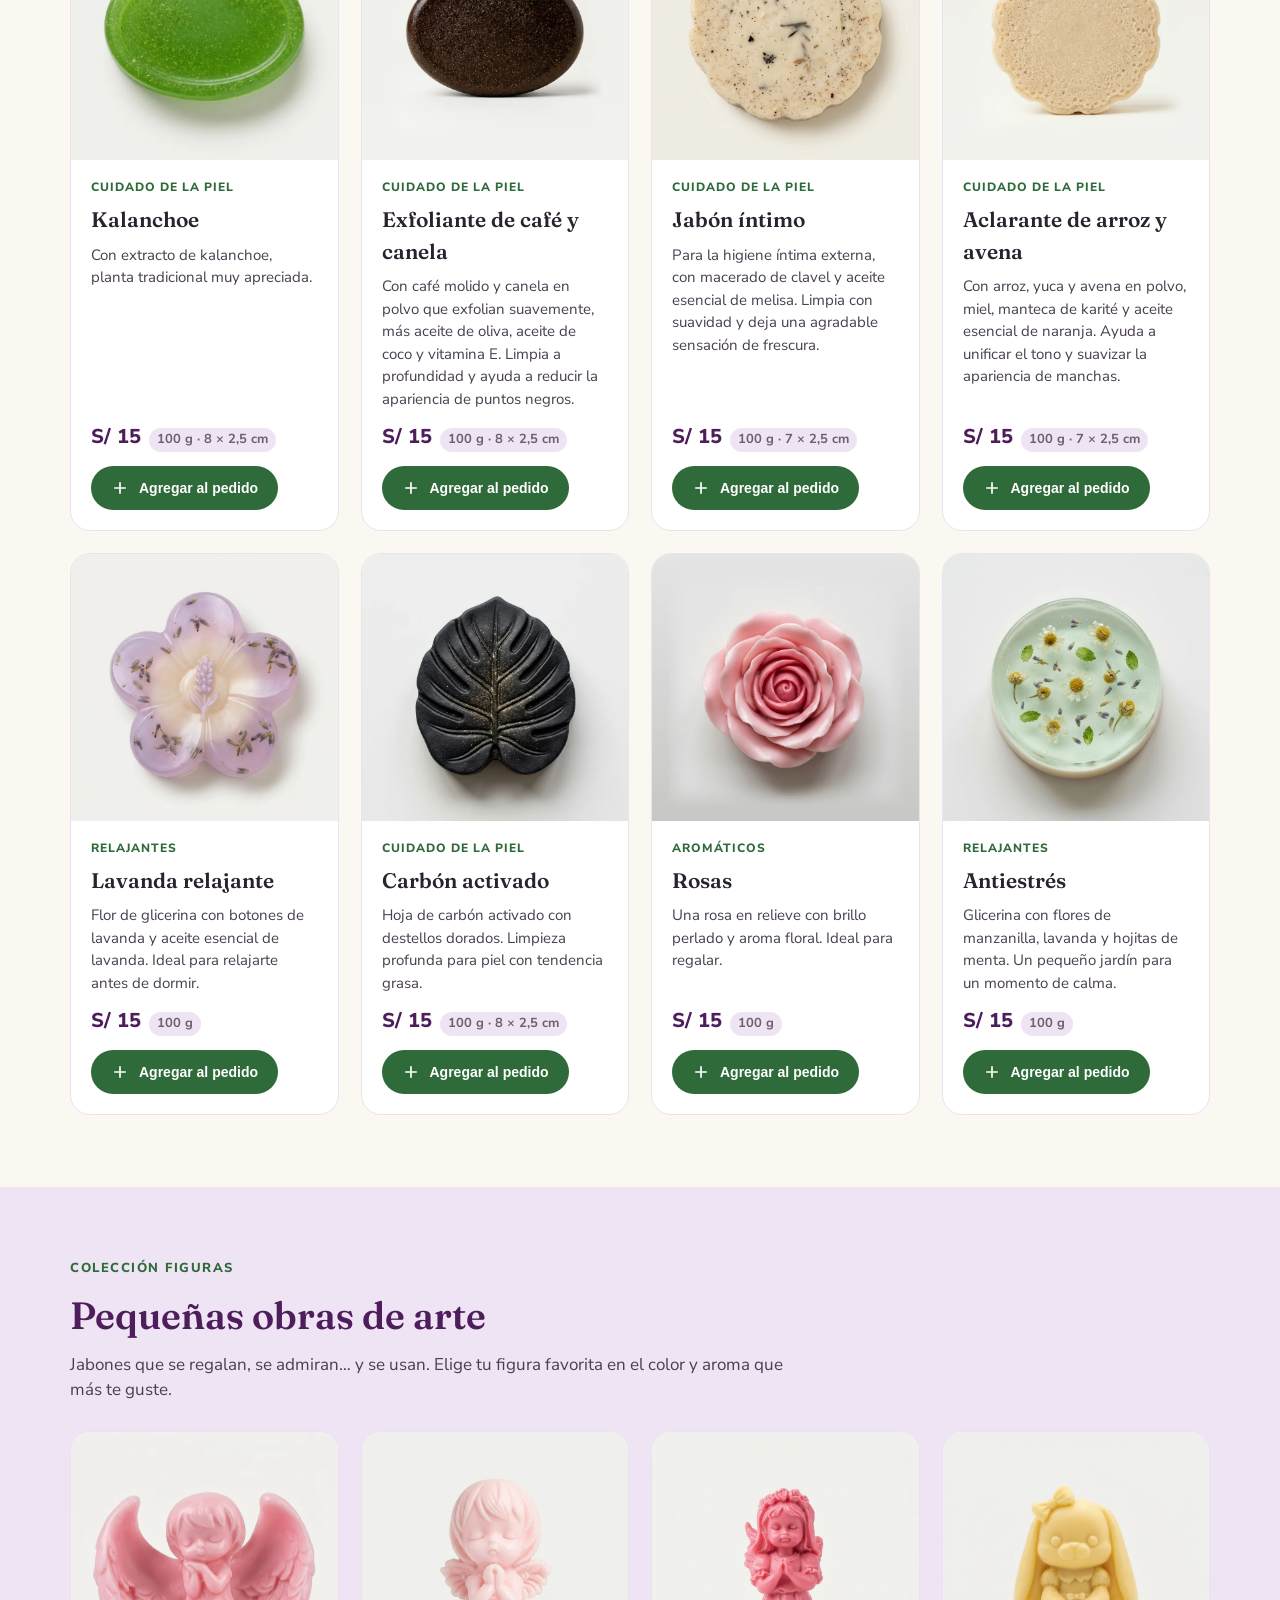
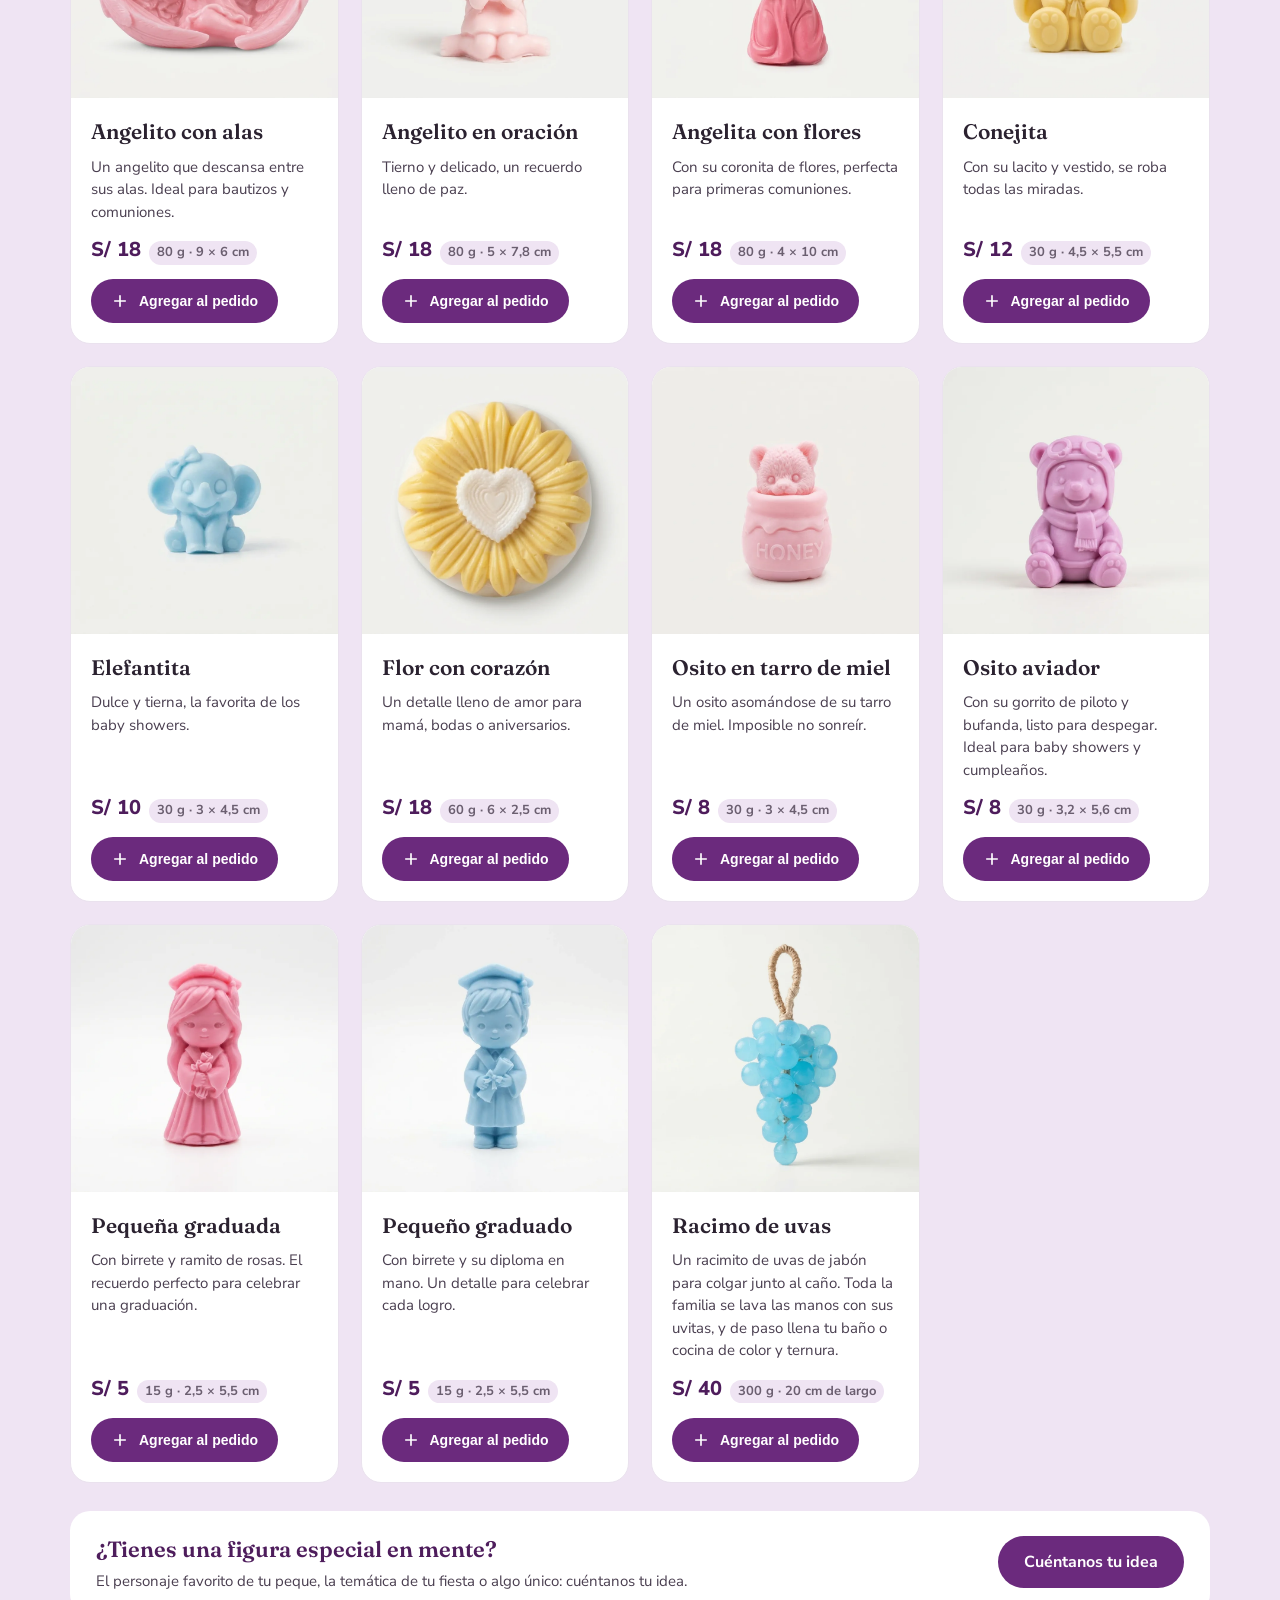
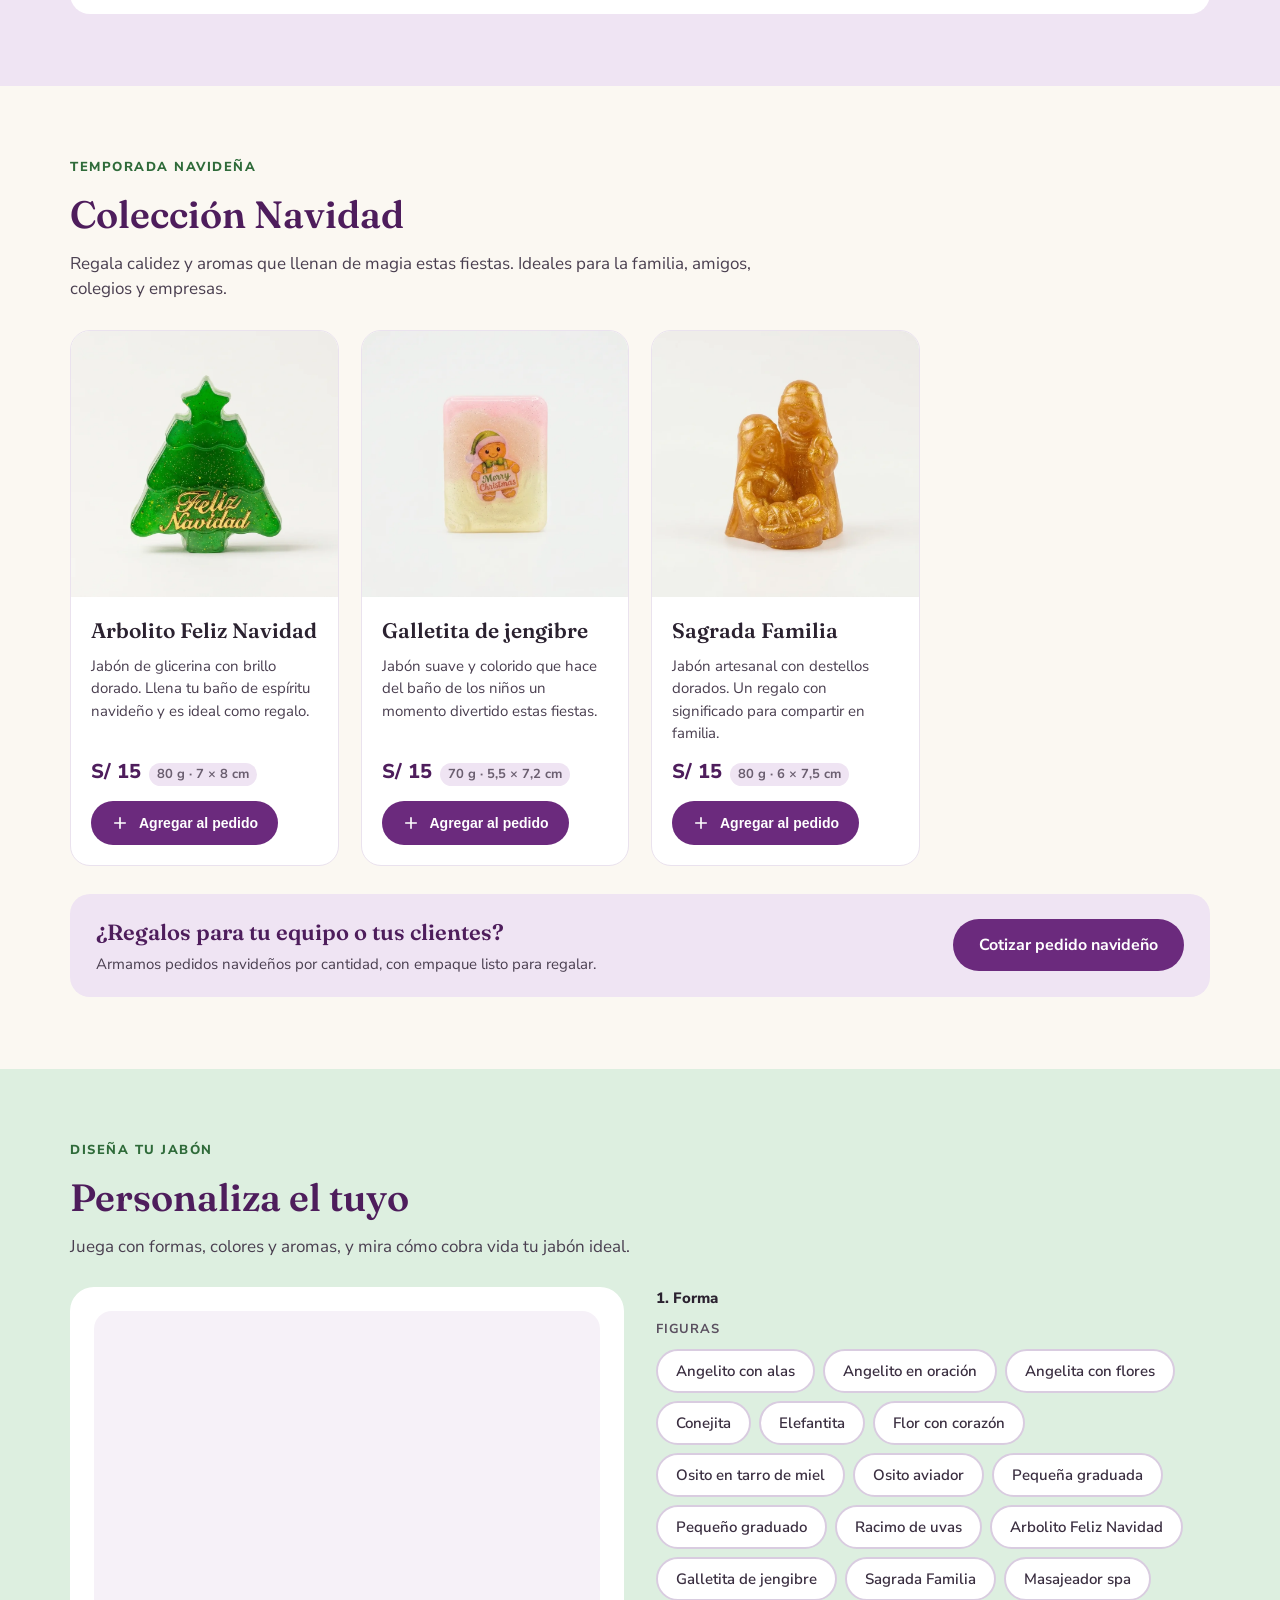
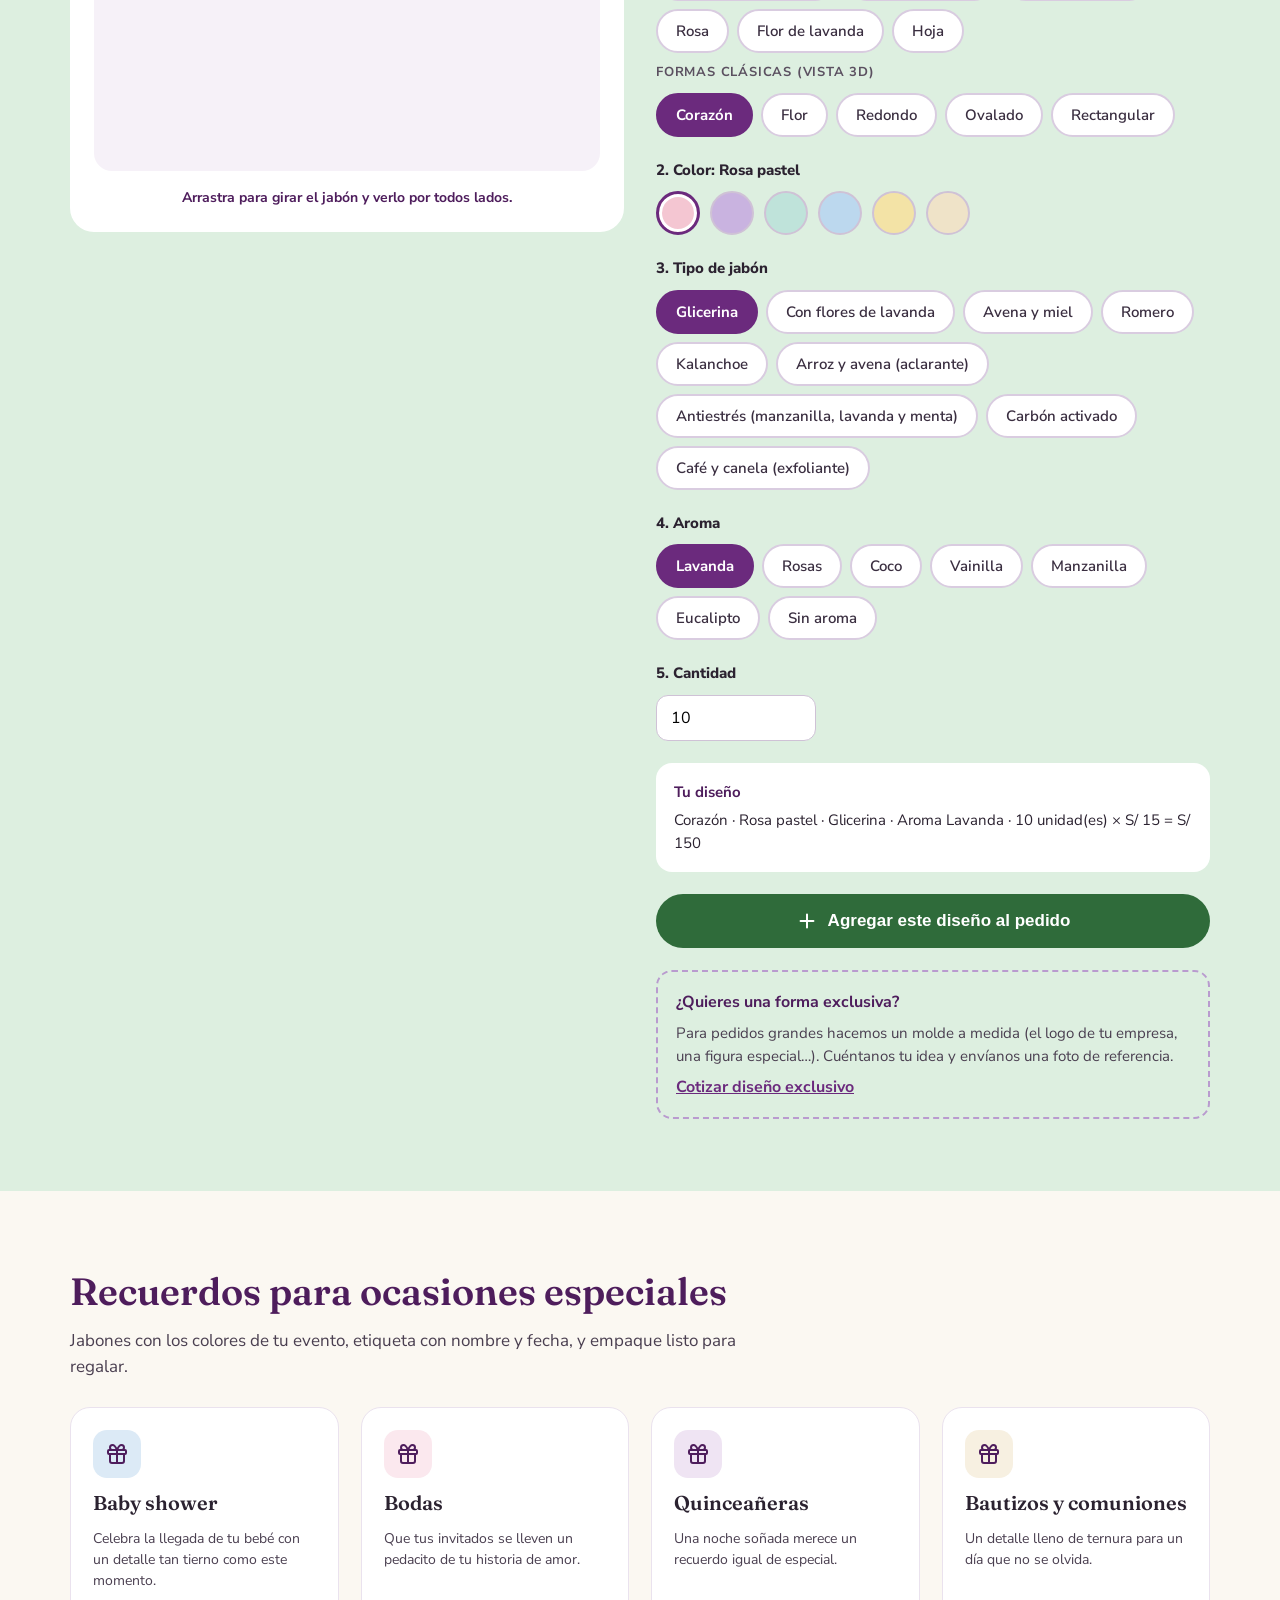
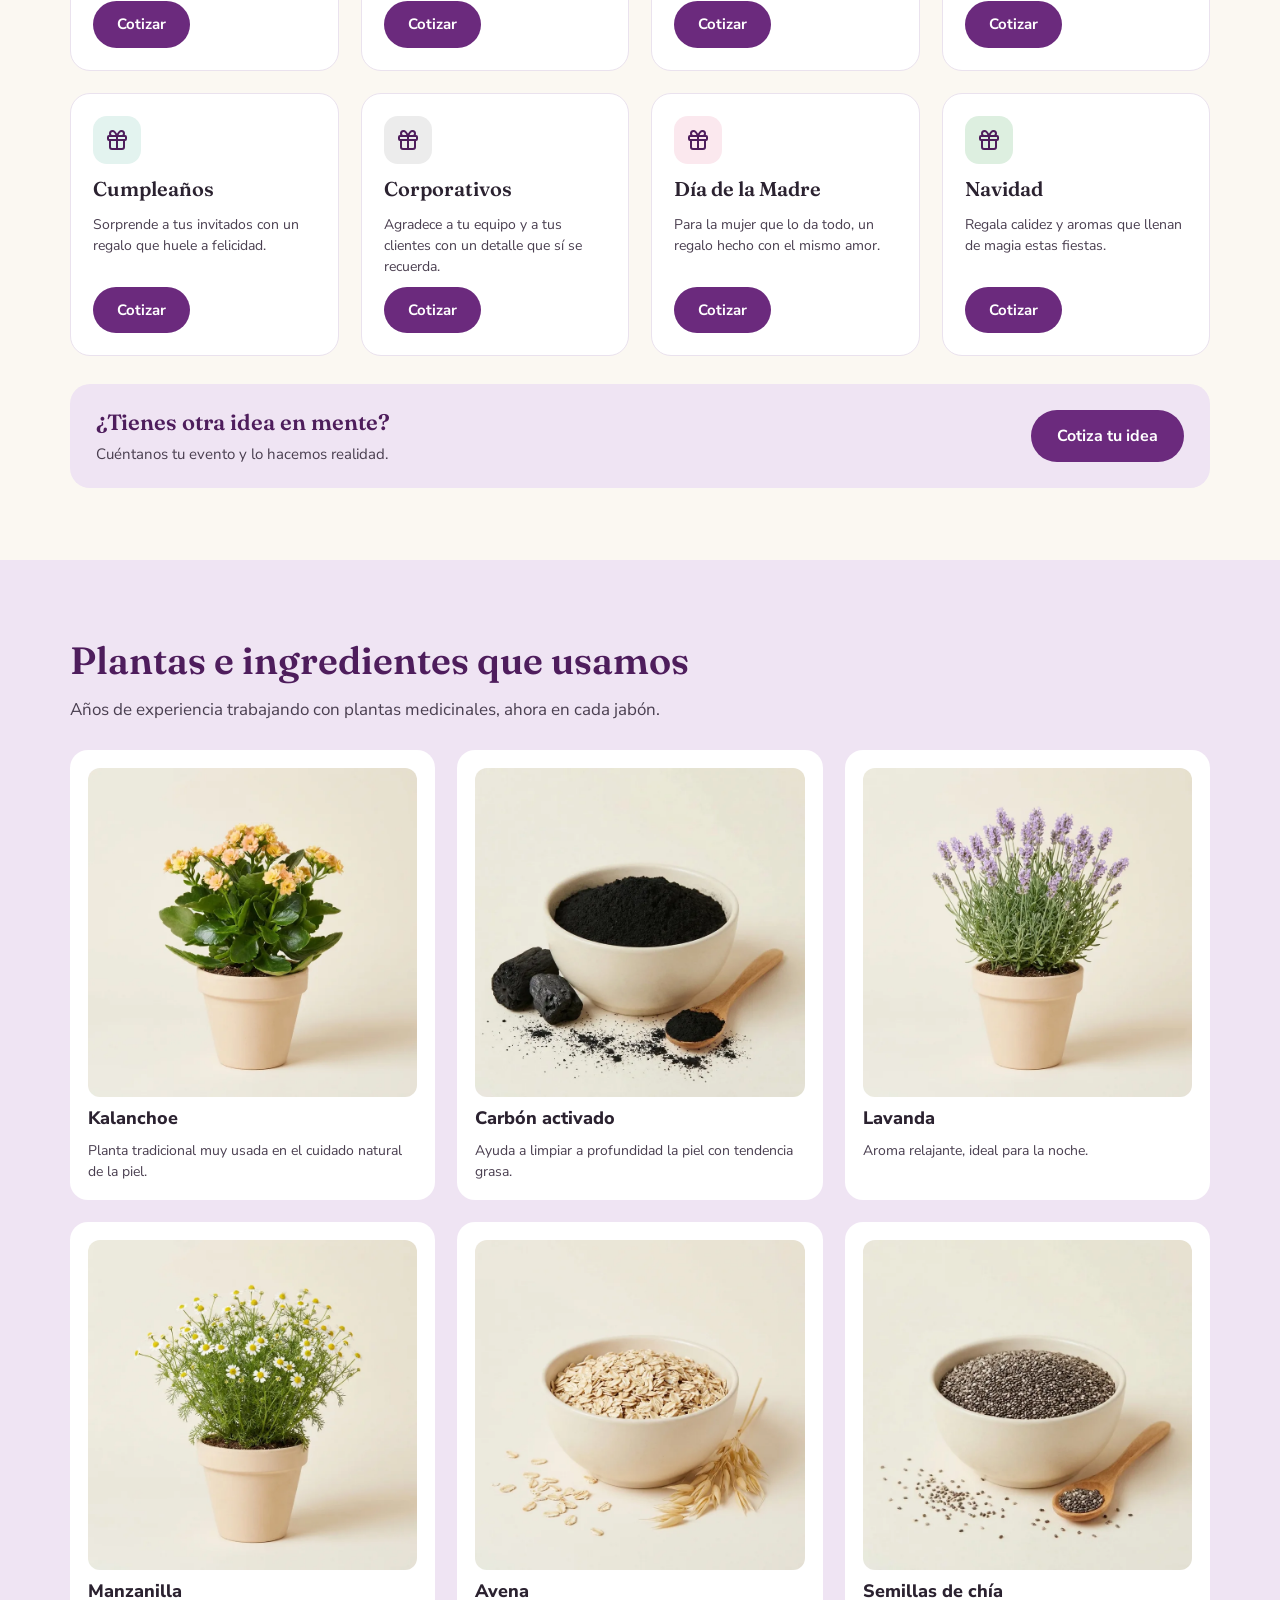
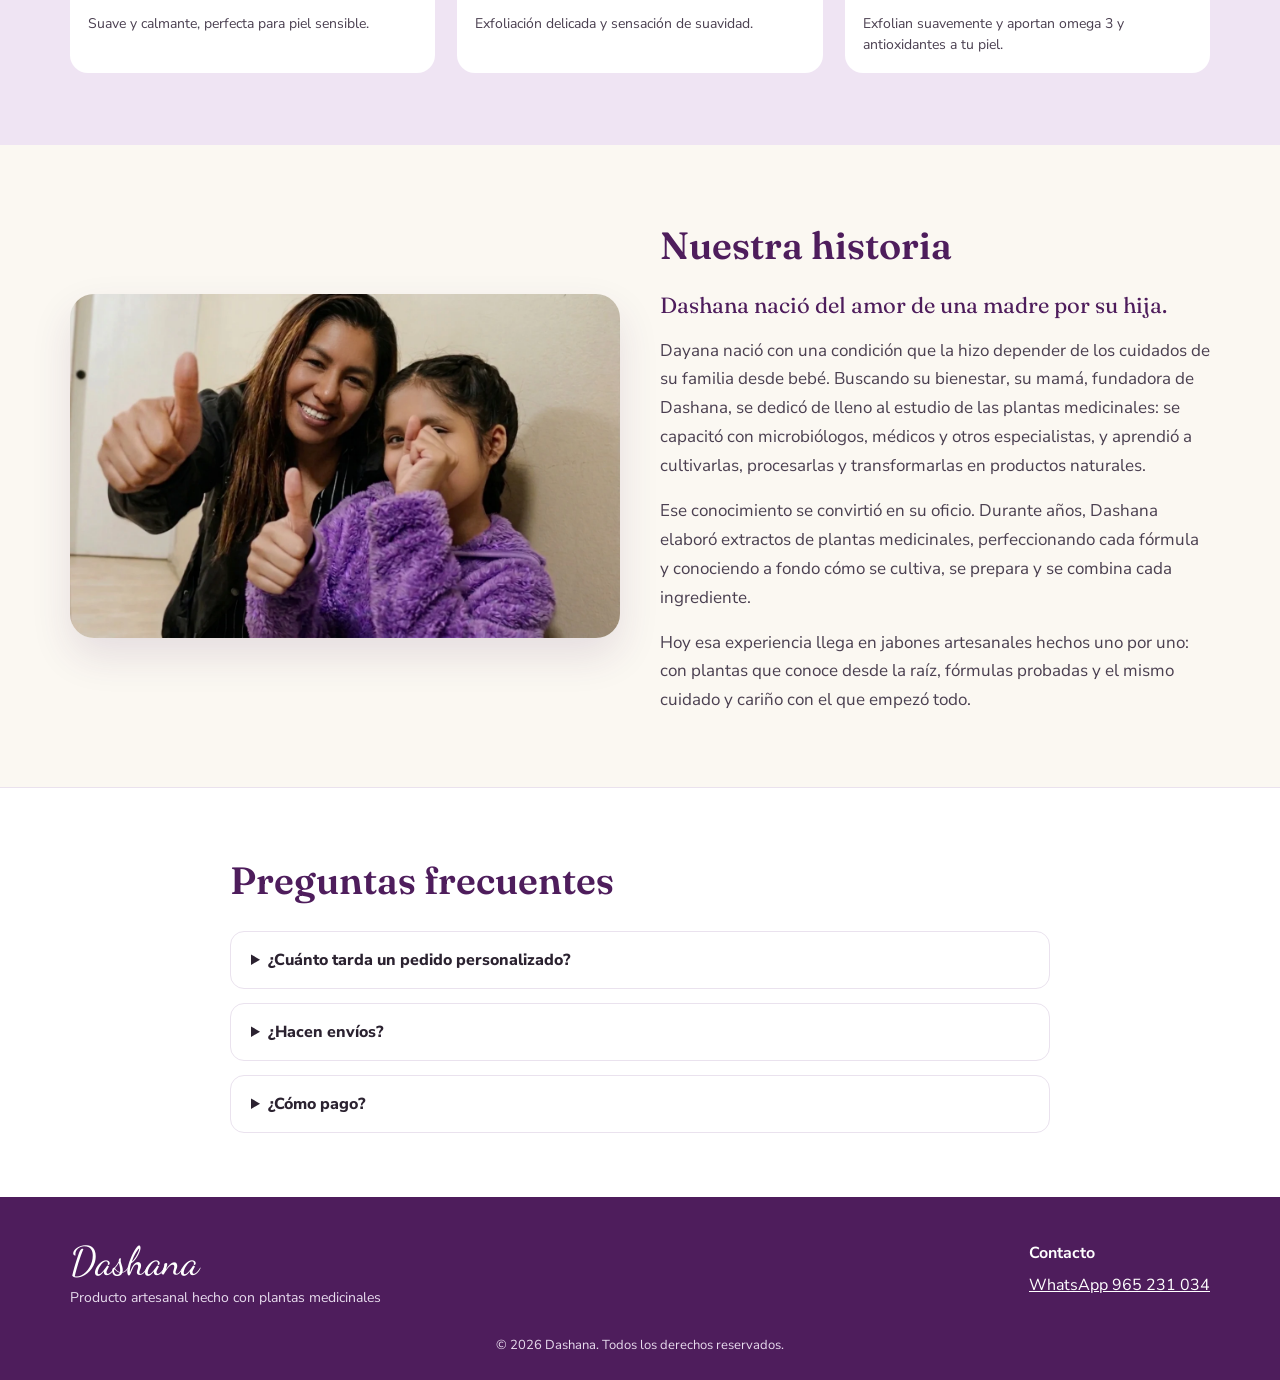
==== commit 3f856e3d: "Racimo de uvas: descripción más tierna Co-Authored-By: Claude Opus 5.5 <noreply@anthropic.com> Claud" ====
--- a/index.html
+++ b/index.html
@@ -24,7 +24,7 @@
 <link href="https://fonts.googleapis.com/css2?family=Dancing+Script:wght@700&family=Fraunces:opsz,wght@9..144,600&family=Nunito+Sans:wght@400;600;700;800&display=swap" rel="stylesheet">
 <link rel="stylesheet" href="https://cdnjs.cloudflare.com/ajax/libs/font-awesome/6.5.1/css/fontawesome.min.css">
 <link rel="stylesheet" href="https://cdnjs.cloudflare.com/ajax/libs/font-awesome/6.5.1/css/brands.min.css">
-<link rel="stylesheet" href="css/estilos.css?v=202610292051">
+<link rel="stylesheet" href="css/estilos.css?v=202610292056">
 <script type="importmap">
 { "imports": {
   "three": "https://cdn.jsdelivr.net/npm/three@0.160.0/build/three.module.js",
@@ -270,9 +270,9 @@
   <i class="fa-brands fa-whatsapp" aria-hidden="true"></i>
 </a>
 
-<script src="js/datos.js?v=202610292051"></script>
-<script src="js/carrito.js?v=202610292051"></script>
-<script src="js/app.js?v=202610292051"></script>
-<script type="module" src="js/visor3d.js?v=202610292051"></script>
+<script src="js/datos.js?v=202610292056"></script>
+<script src="js/carrito.js?v=202610292056"></script>
+<script src="js/app.js?v=202610292056"></script>
+<script type="module" src="js/visor3d.js?v=202610292056"></script>
 </body>
 </html>
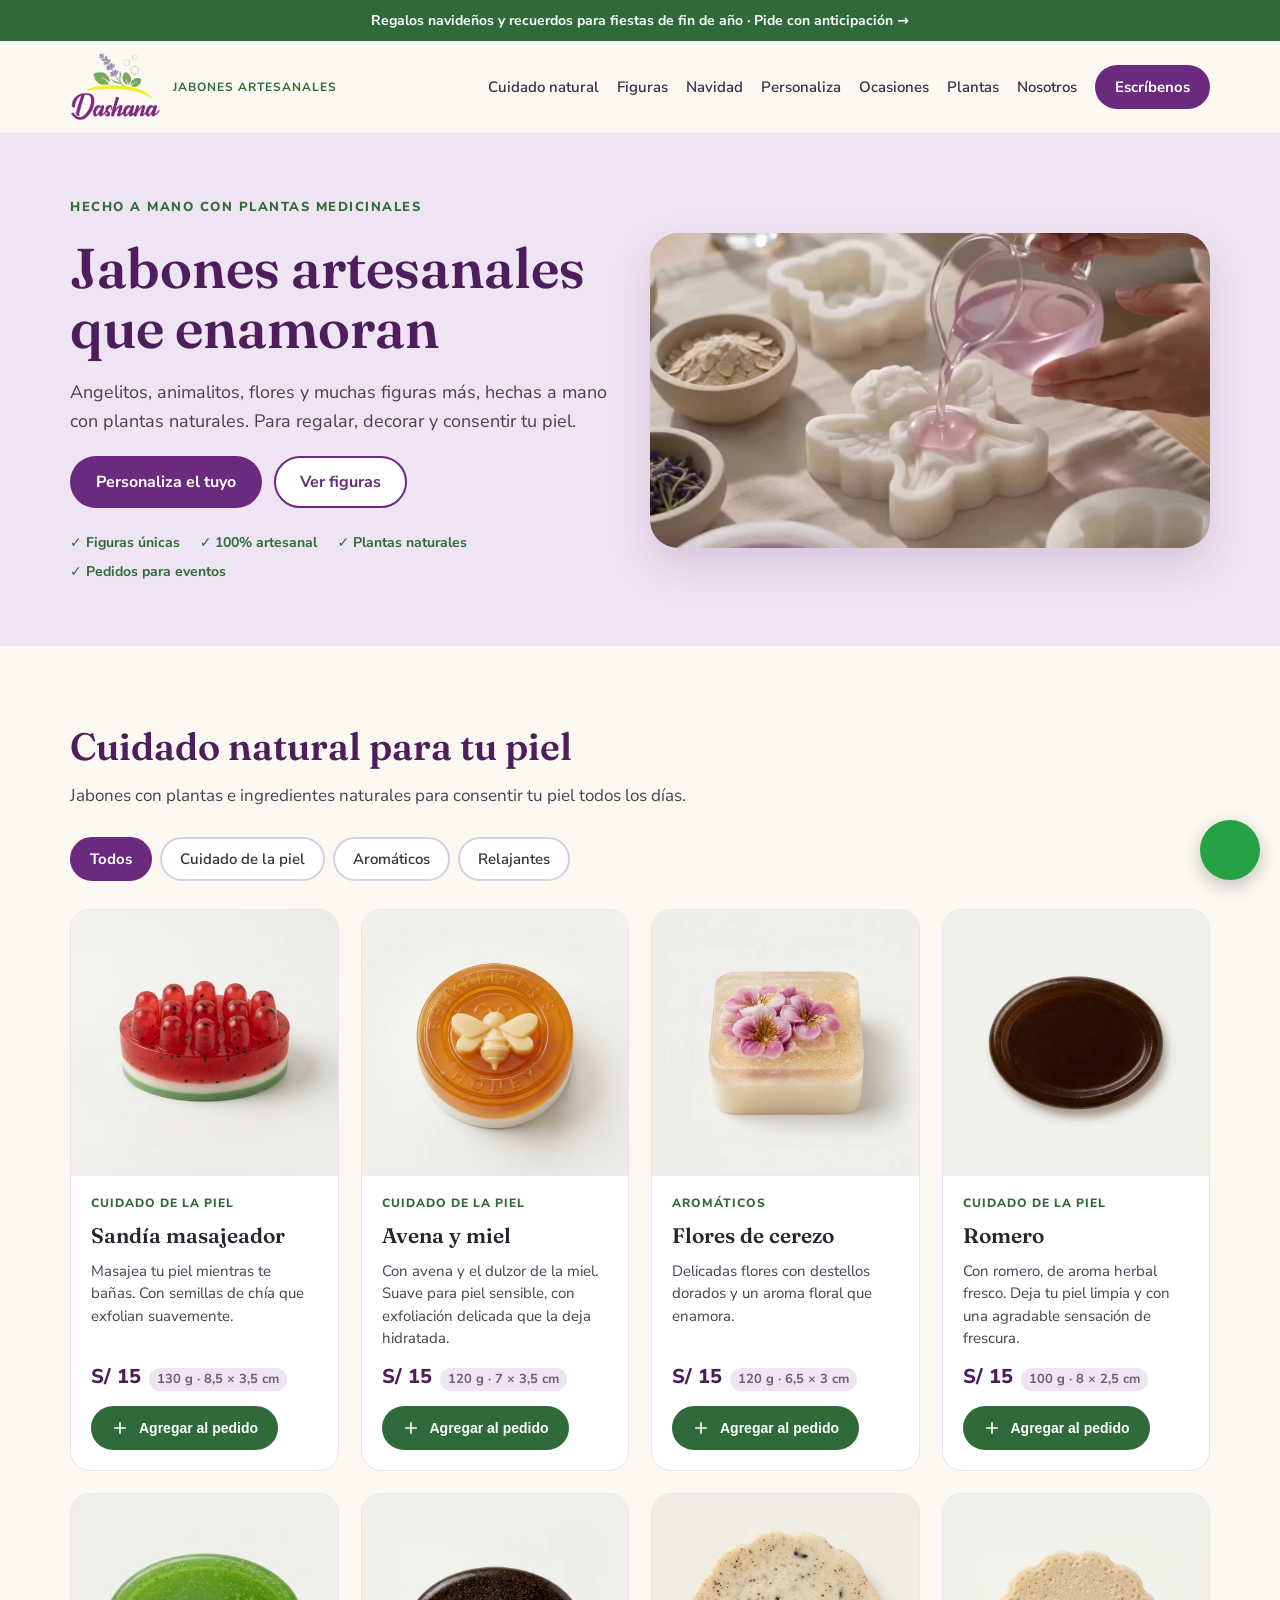
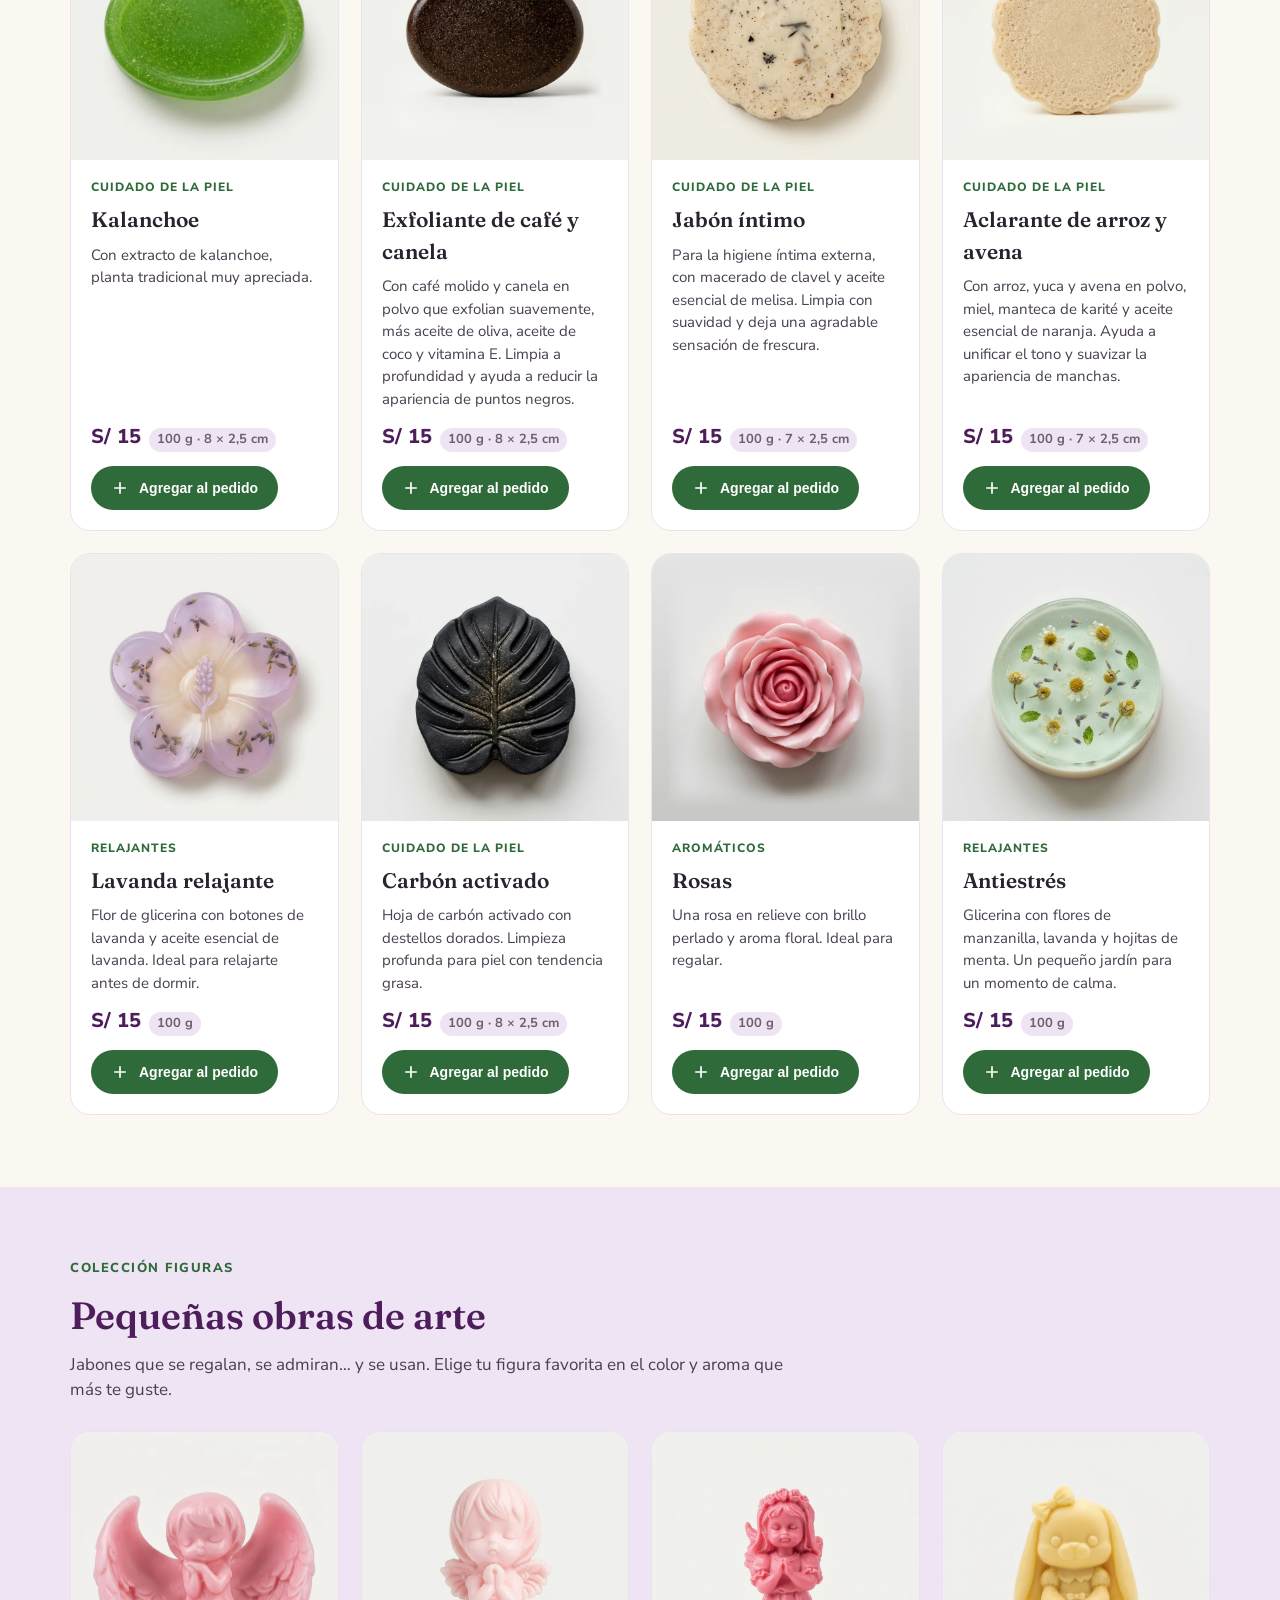
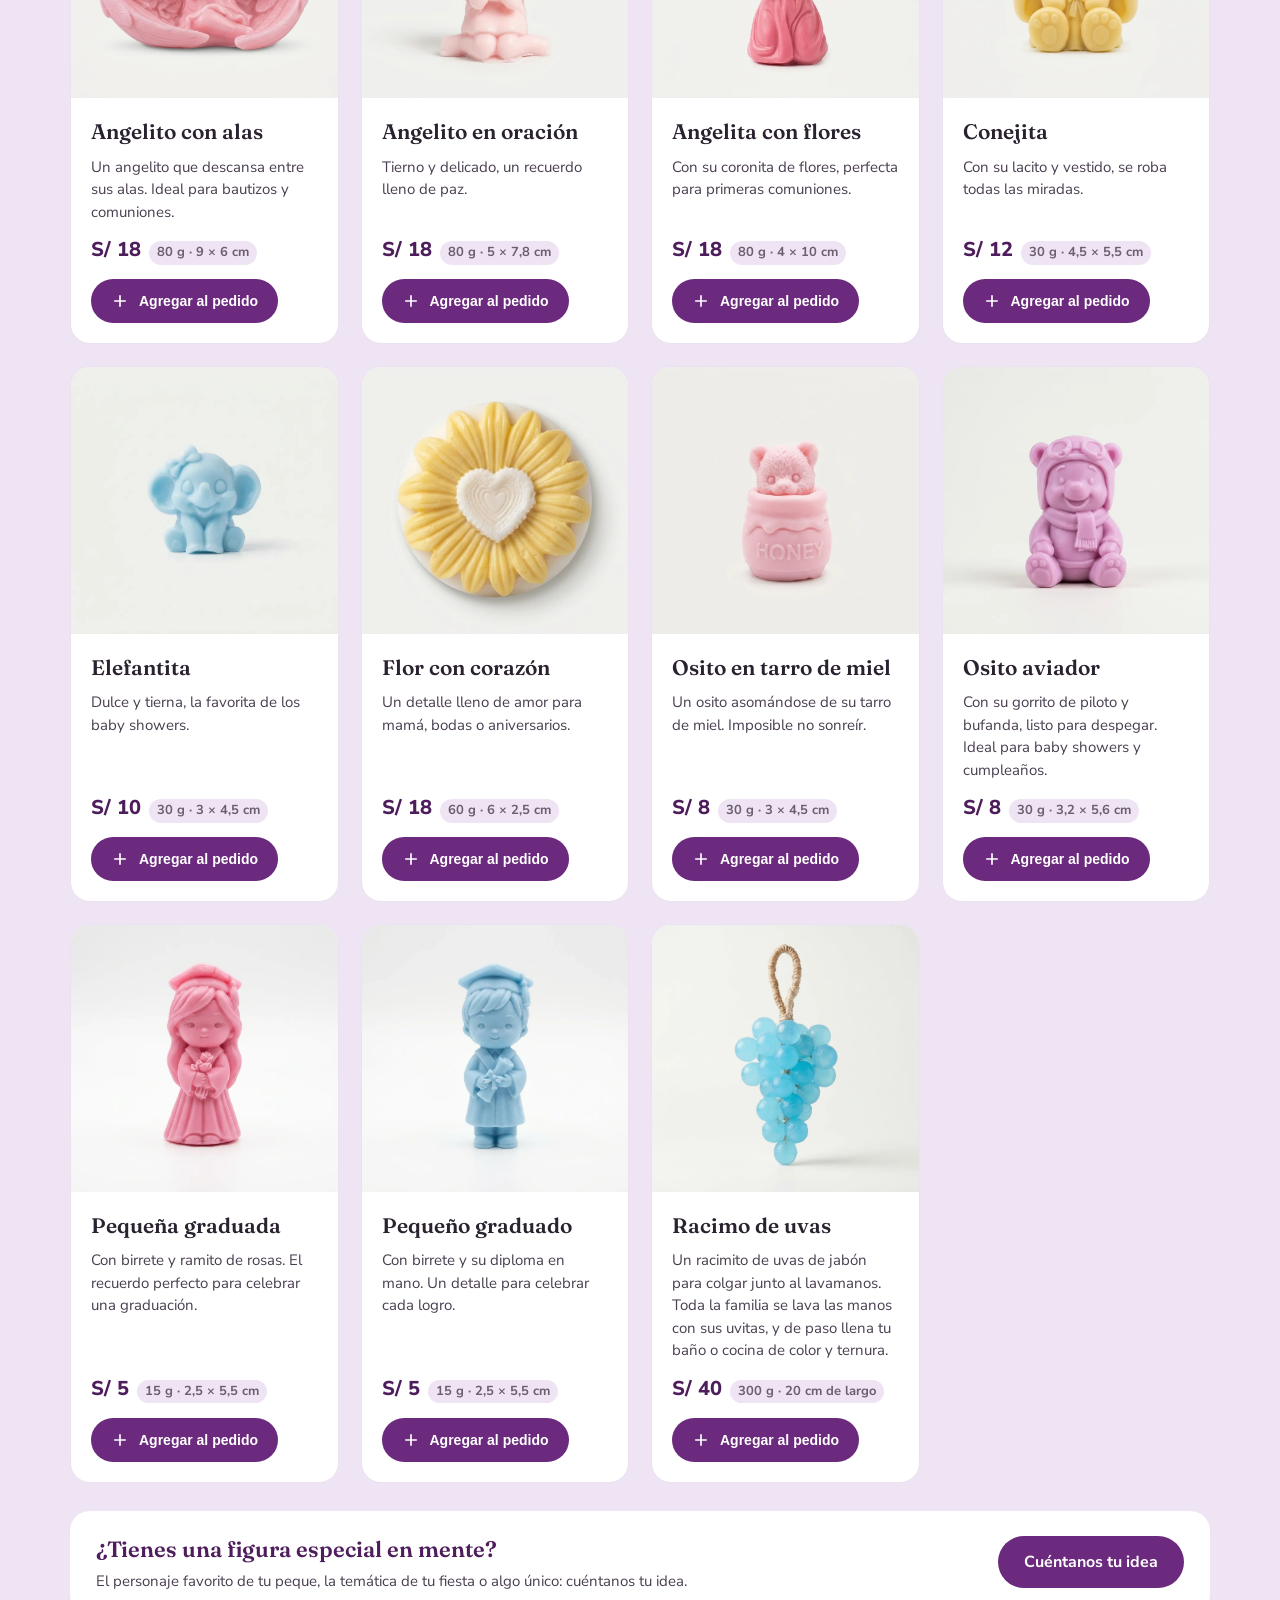
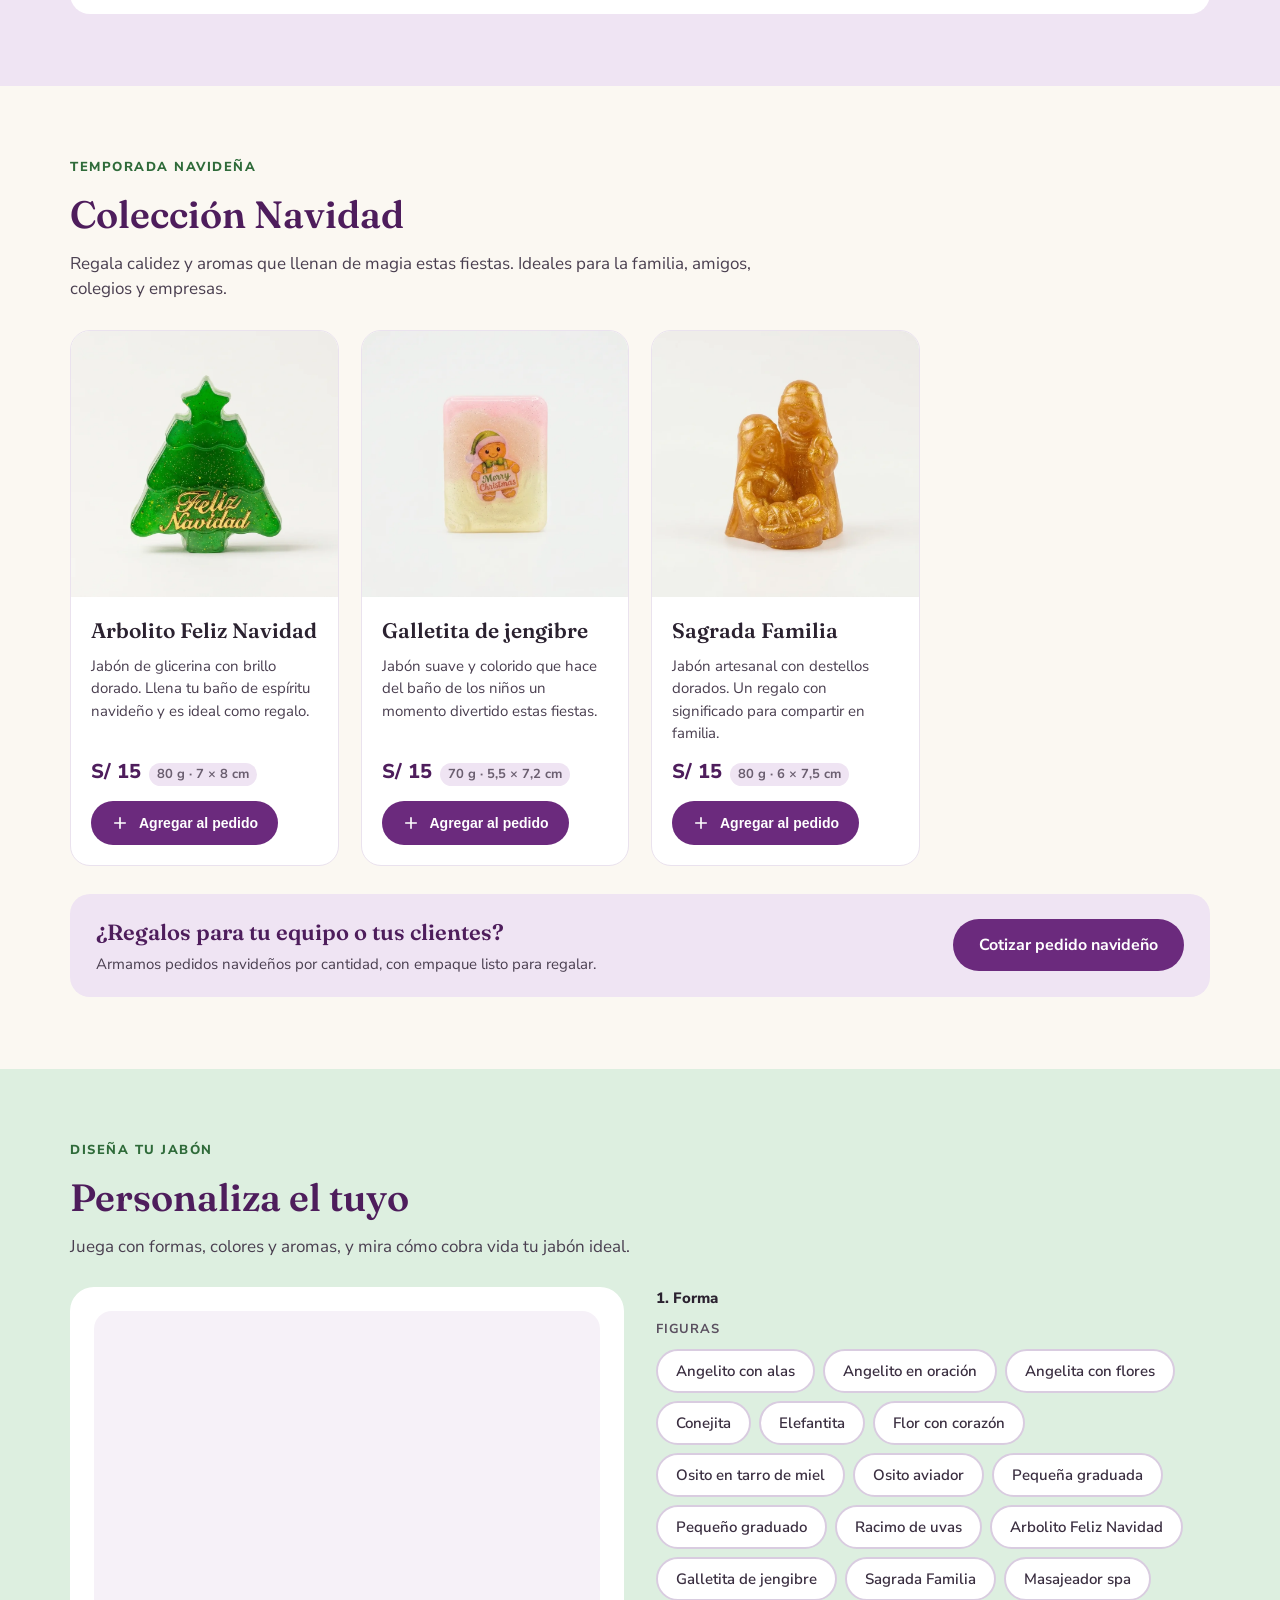
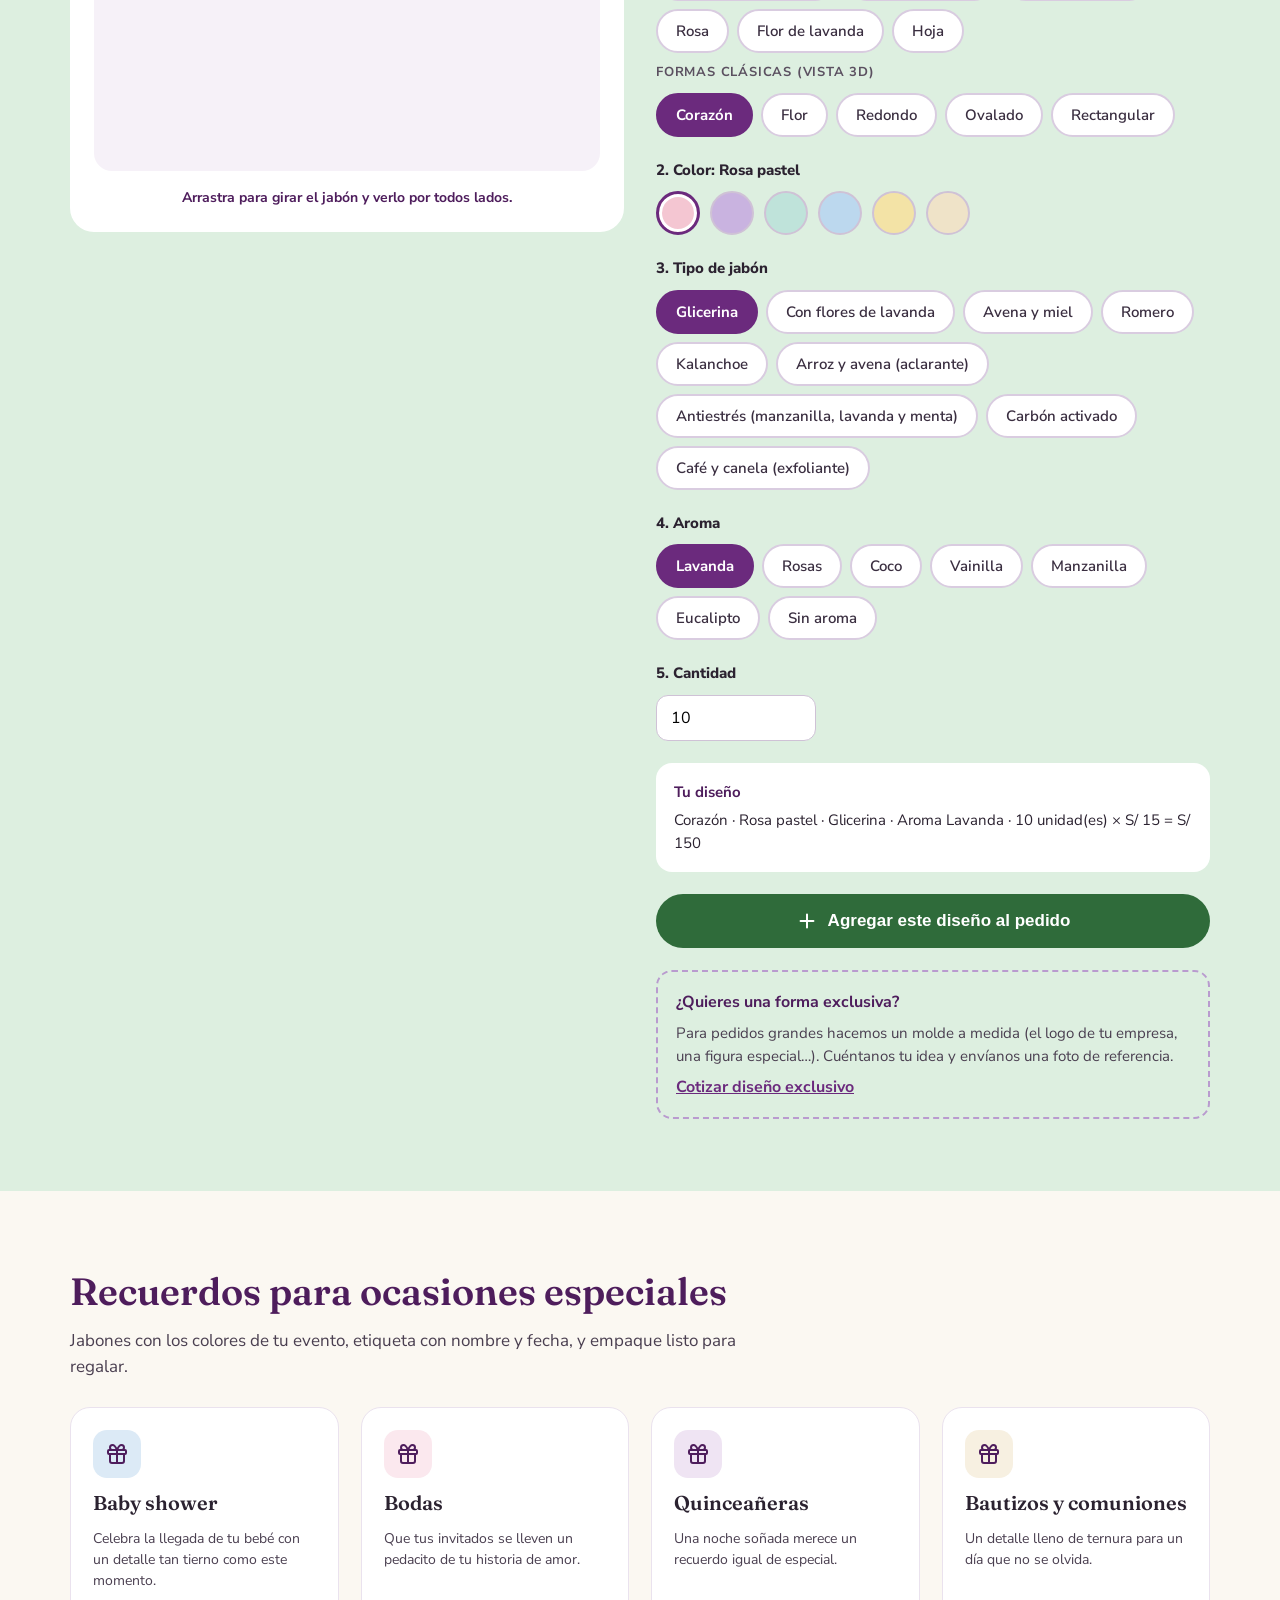
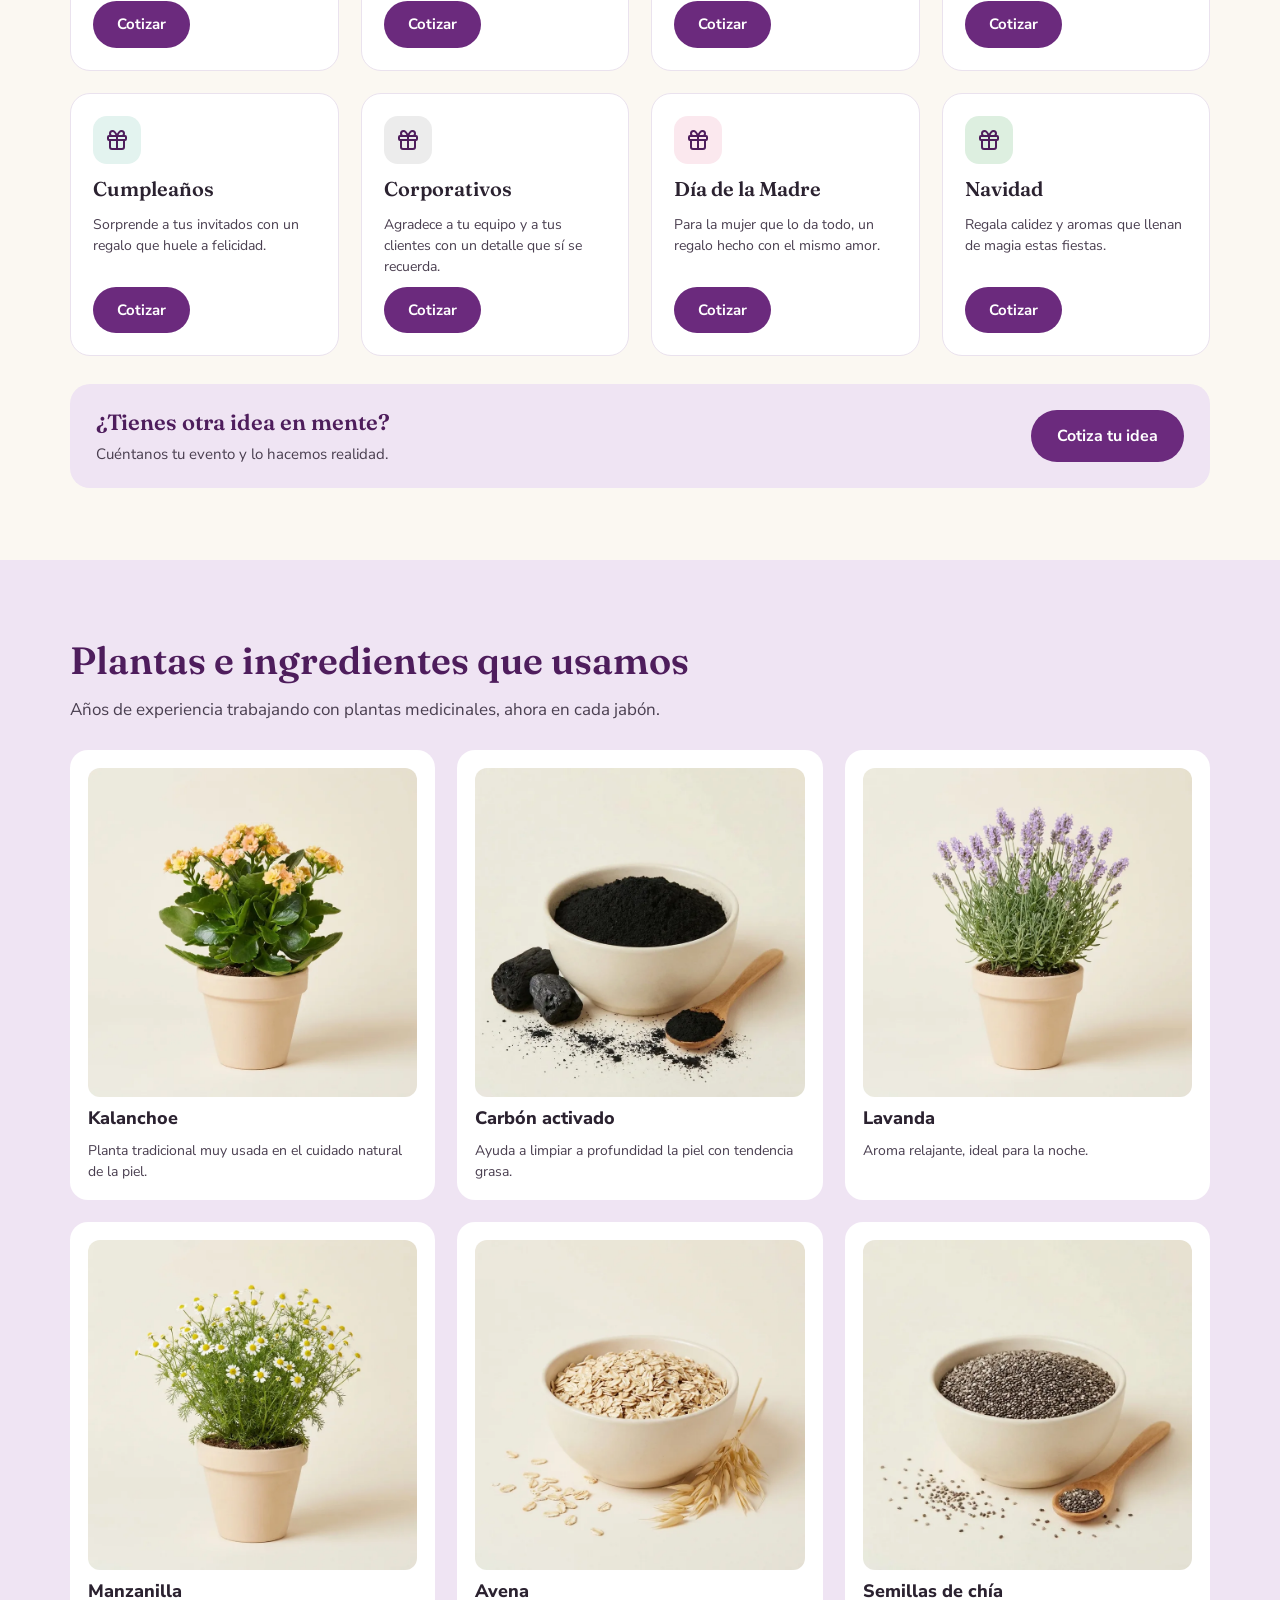
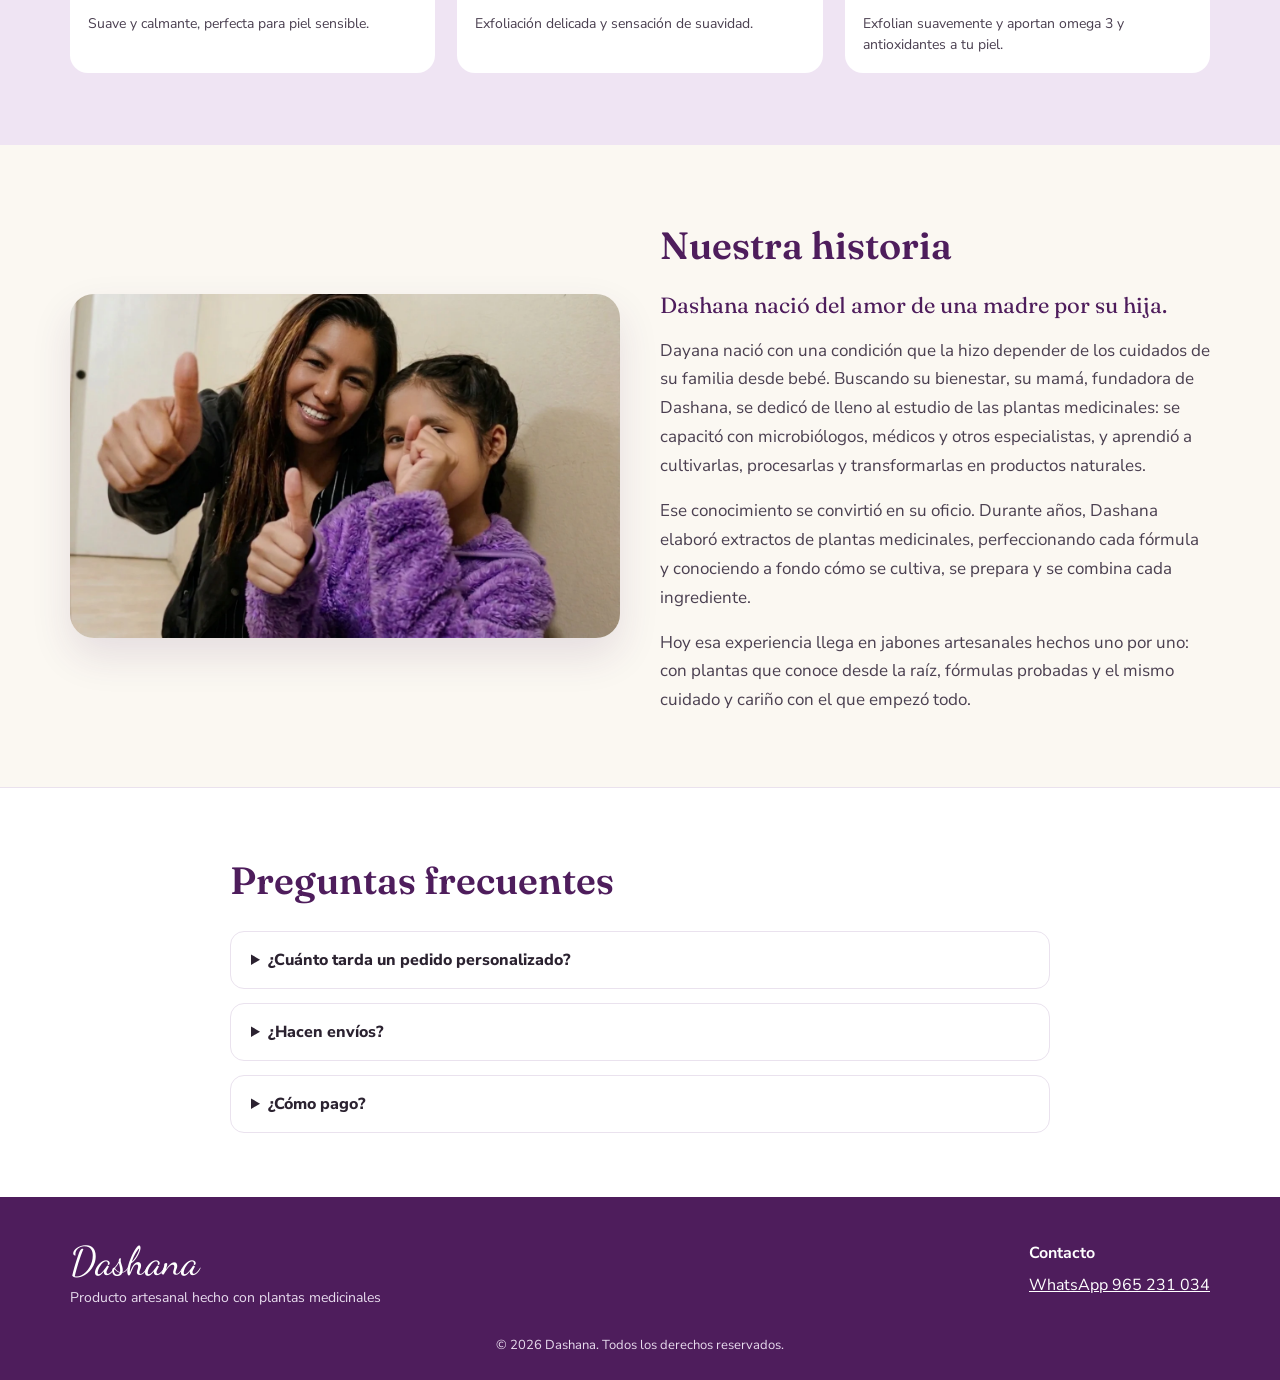
==== commit a060eac7: "Racimo de uvas: lavamanos en lugar de caño Co-Authored-By: Claude Opus 5.5 <noreply@anthropic.com> C" ====
--- a/index.html
+++ b/index.html
@@ -24,7 +24,7 @@
 <link href="https://fonts.googleapis.com/css2?family=Dancing+Script:wght@700&family=Fraunces:opsz,wght@9..144,600&family=Nunito+Sans:wght@400;600;700;800&display=swap" rel="stylesheet">
 <link rel="stylesheet" href="https://cdnjs.cloudflare.com/ajax/libs/font-awesome/6.5.1/css/fontawesome.min.css">
 <link rel="stylesheet" href="https://cdnjs.cloudflare.com/ajax/libs/font-awesome/6.5.1/css/brands.min.css">
-<link rel="stylesheet" href="css/estilos.css?v=202610292056">
+<link rel="stylesheet" href="css/estilos.css?v=202610292100">
 <script type="importmap">
 { "imports": {
   "three": "https://cdn.jsdelivr.net/npm/three@0.160.0/build/three.module.js",
@@ -270,9 +270,9 @@
   <i class="fa-brands fa-whatsapp" aria-hidden="true"></i>
 </a>
 
-<script src="js/datos.js?v=202610292056"></script>
-<script src="js/carrito.js?v=202610292056"></script>
-<script src="js/app.js?v=202610292056"></script>
-<script type="module" src="js/visor3d.js?v=202610292056"></script>
+<script src="js/datos.js?v=202610292100"></script>
+<script src="js/carrito.js?v=202610292100"></script>
+<script src="js/app.js?v=202610292100"></script>
+<script type="module" src="js/visor3d.js?v=202610292100"></script>
 </body>
 </html>
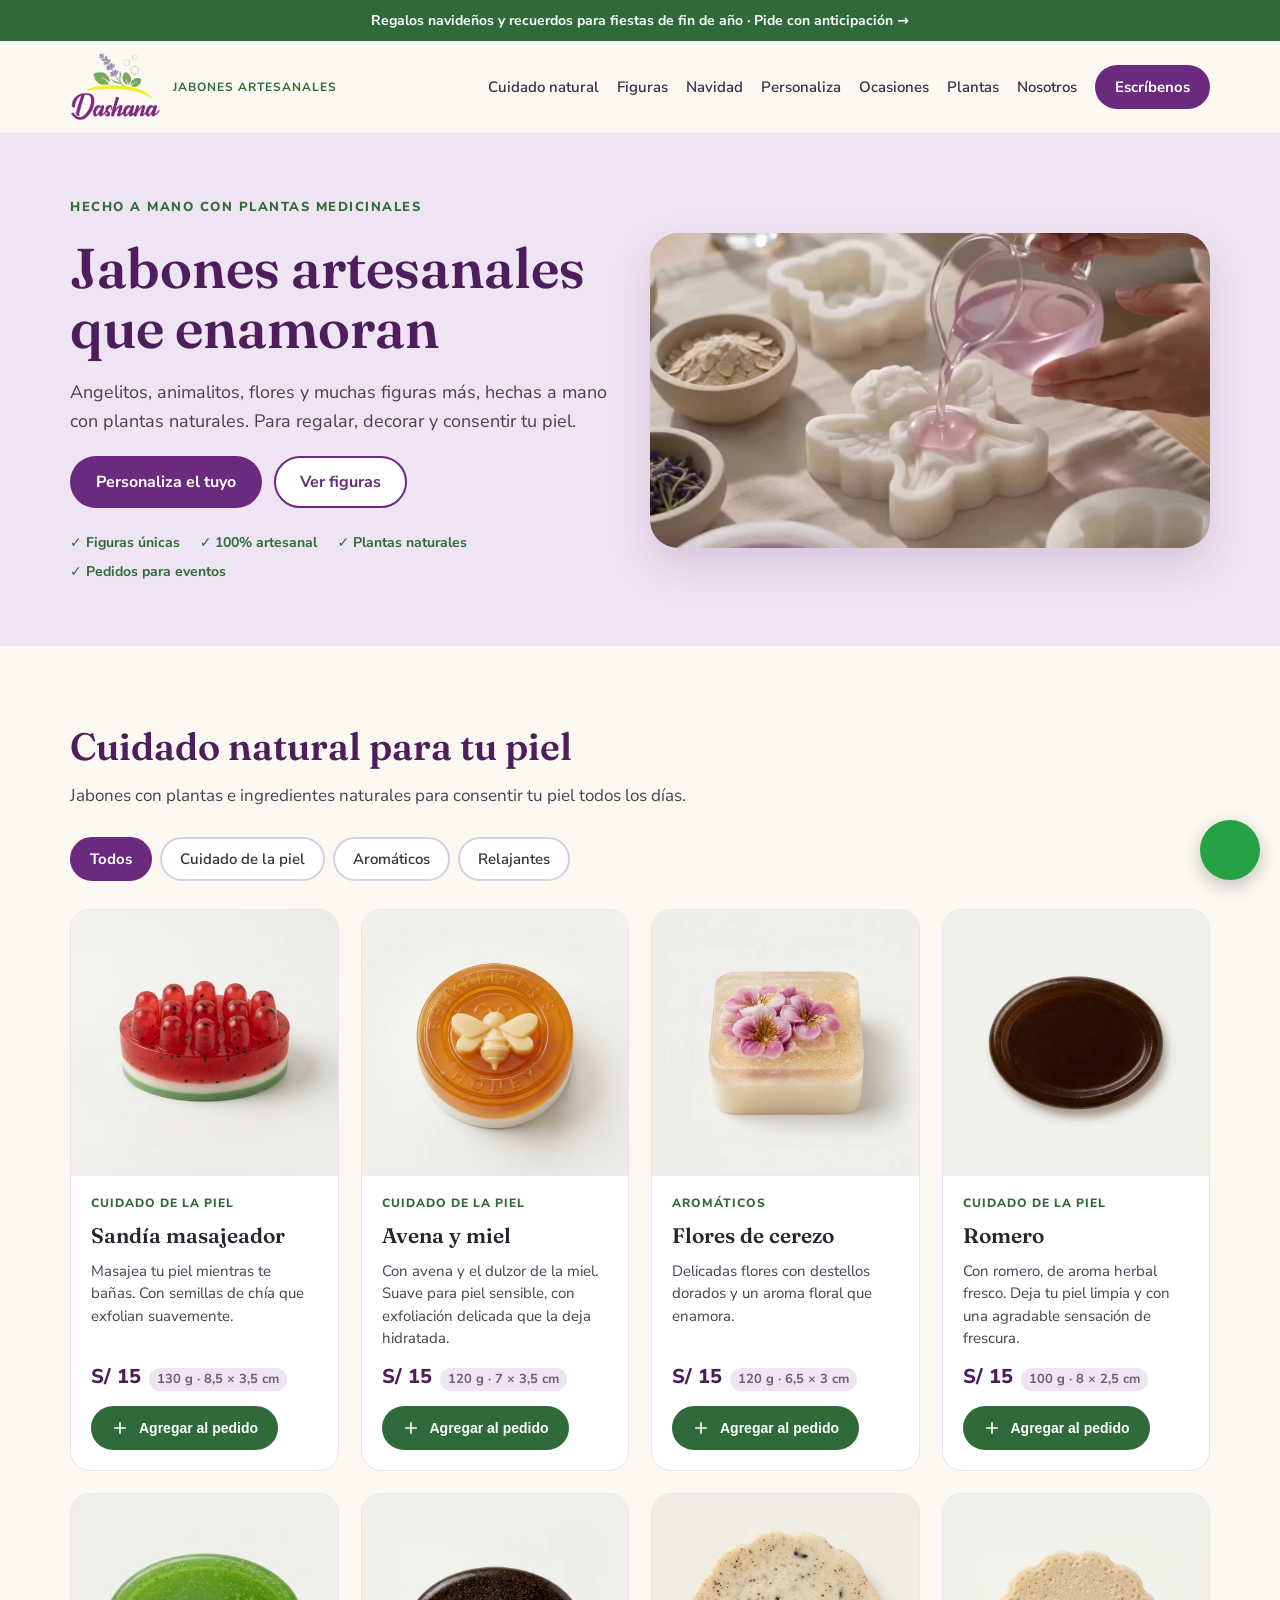
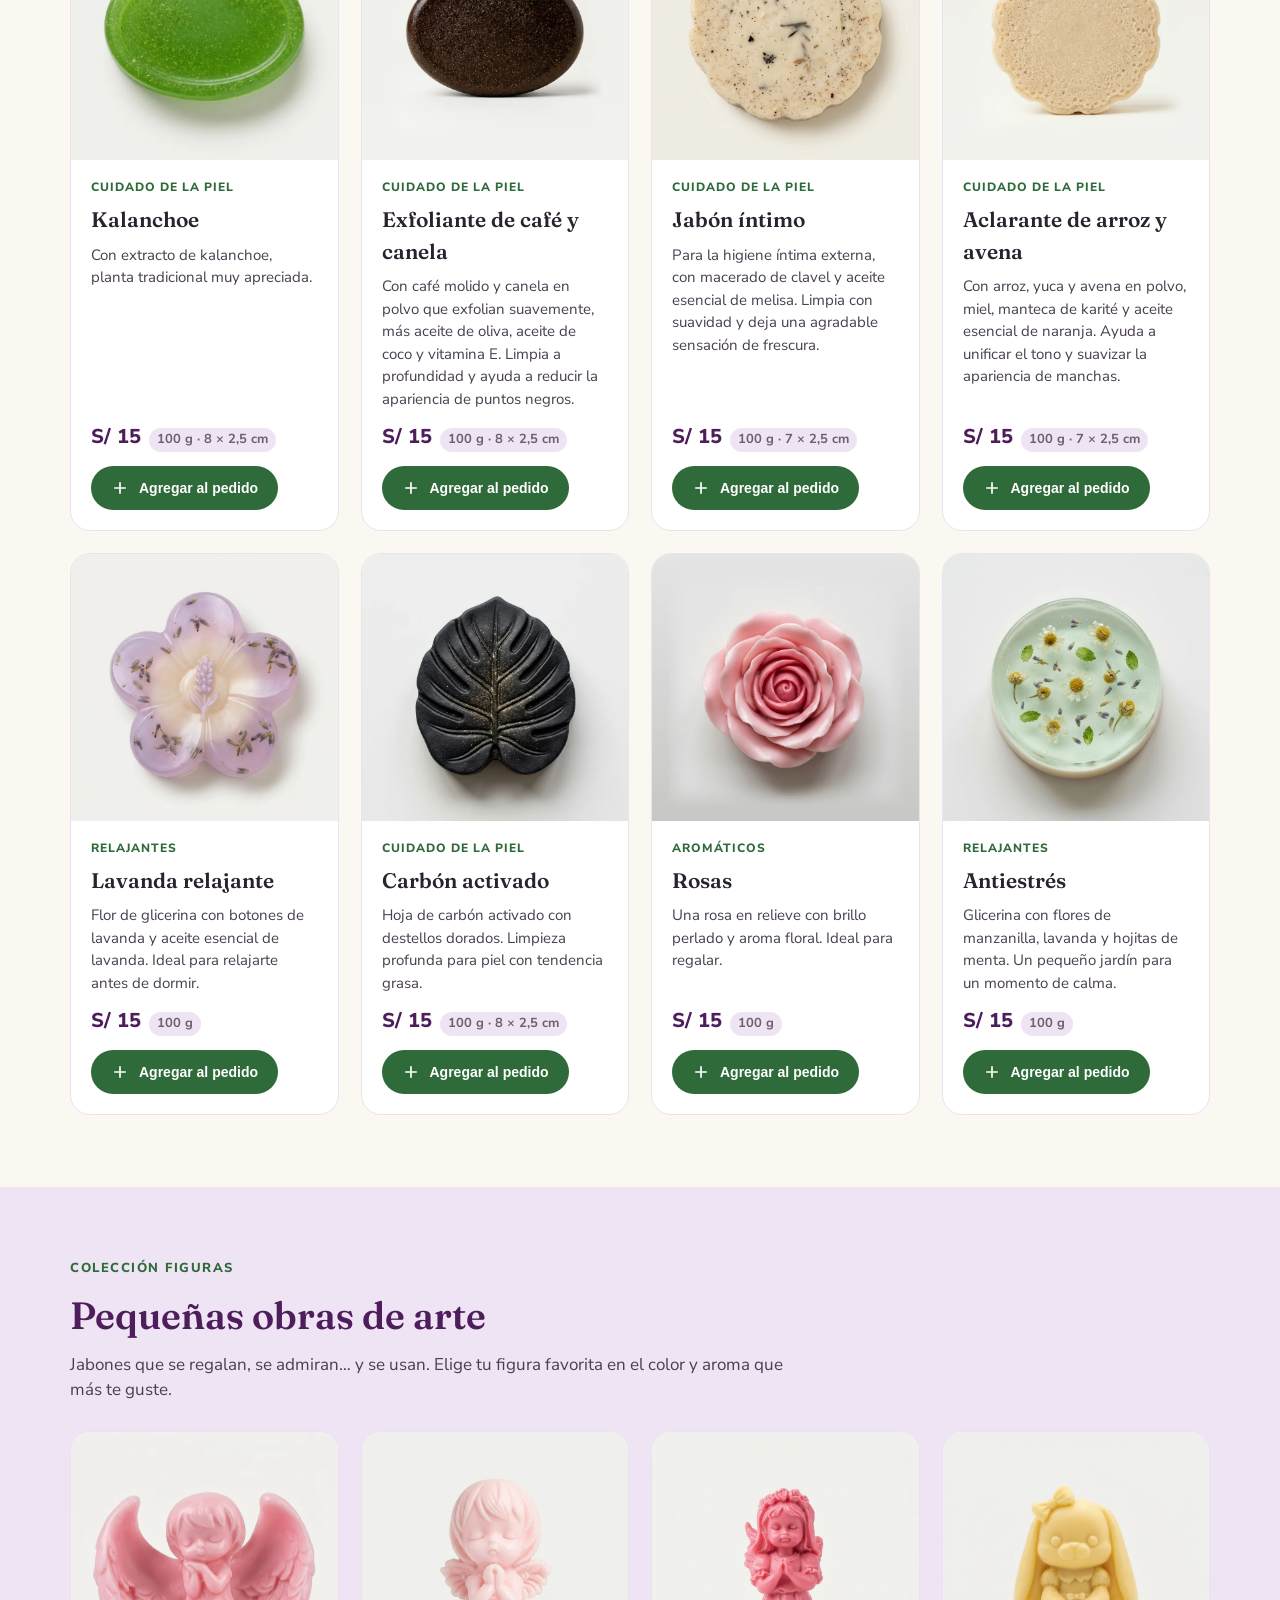
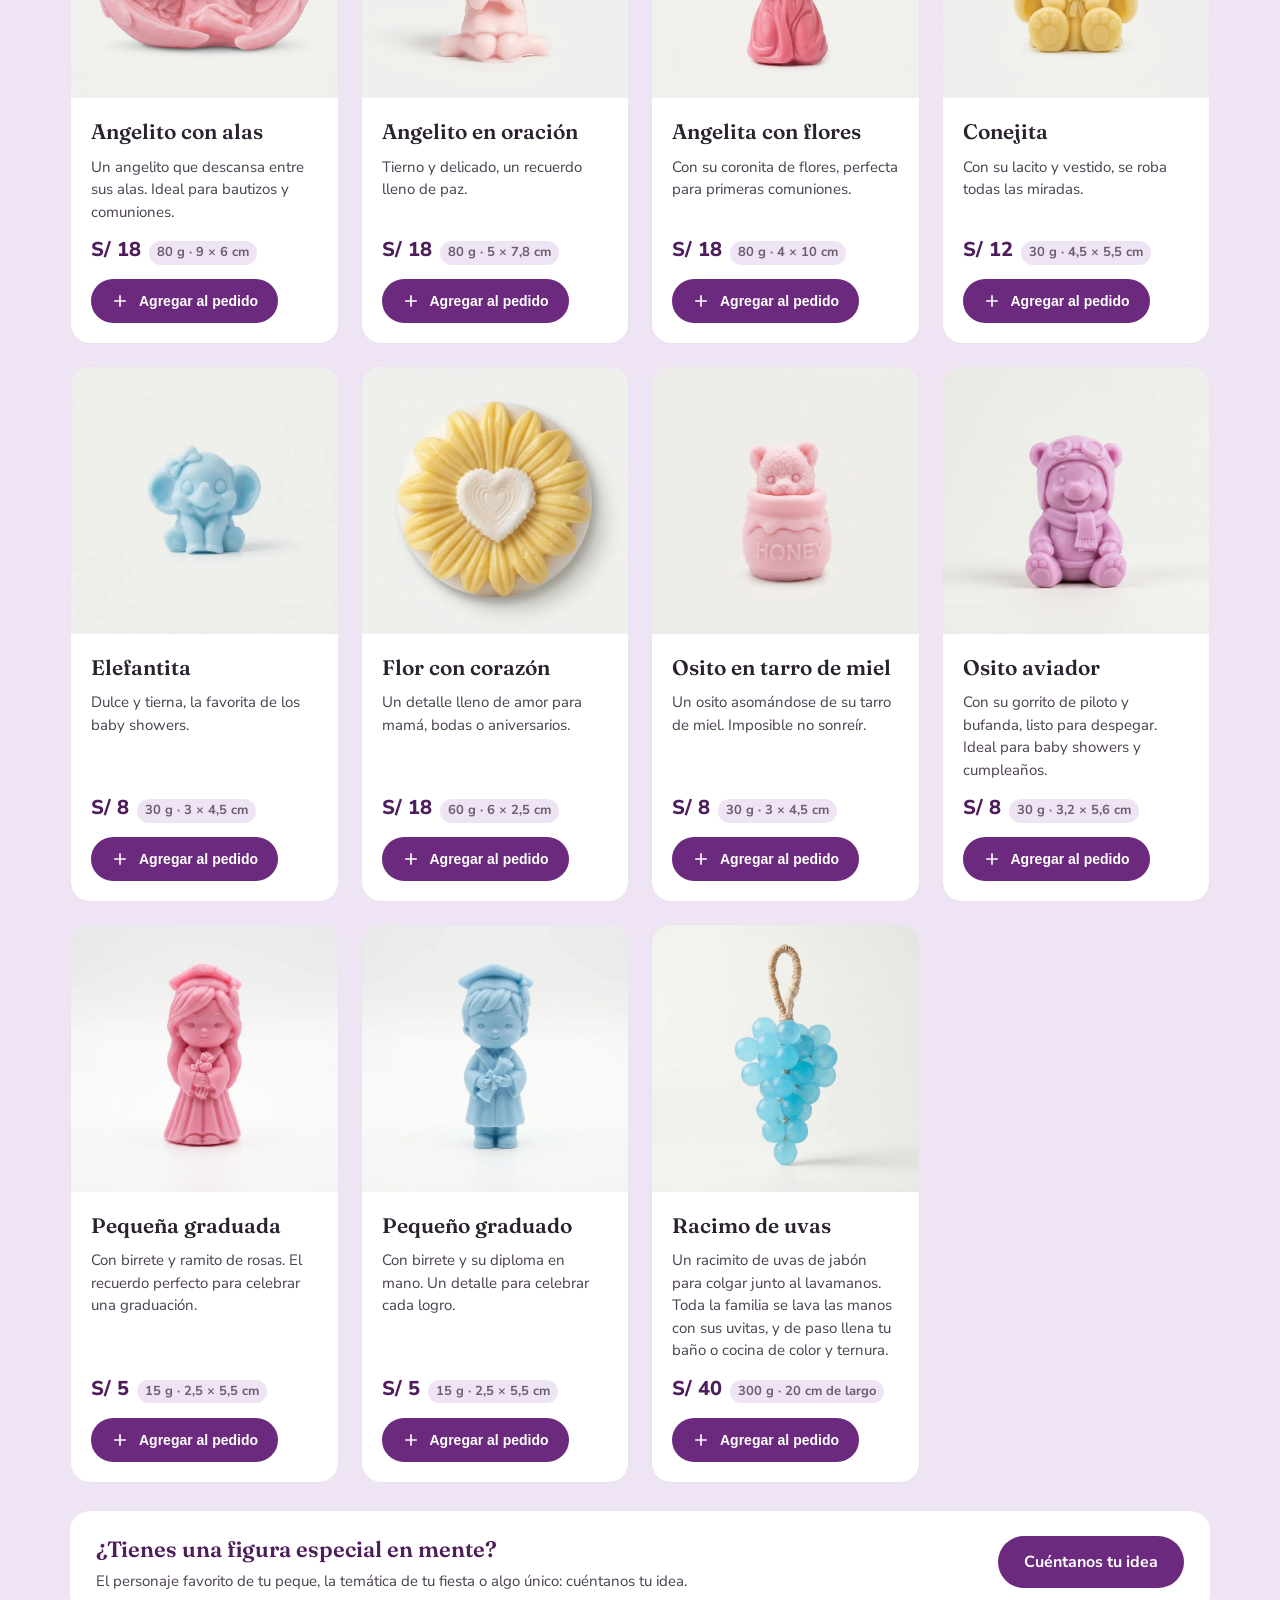
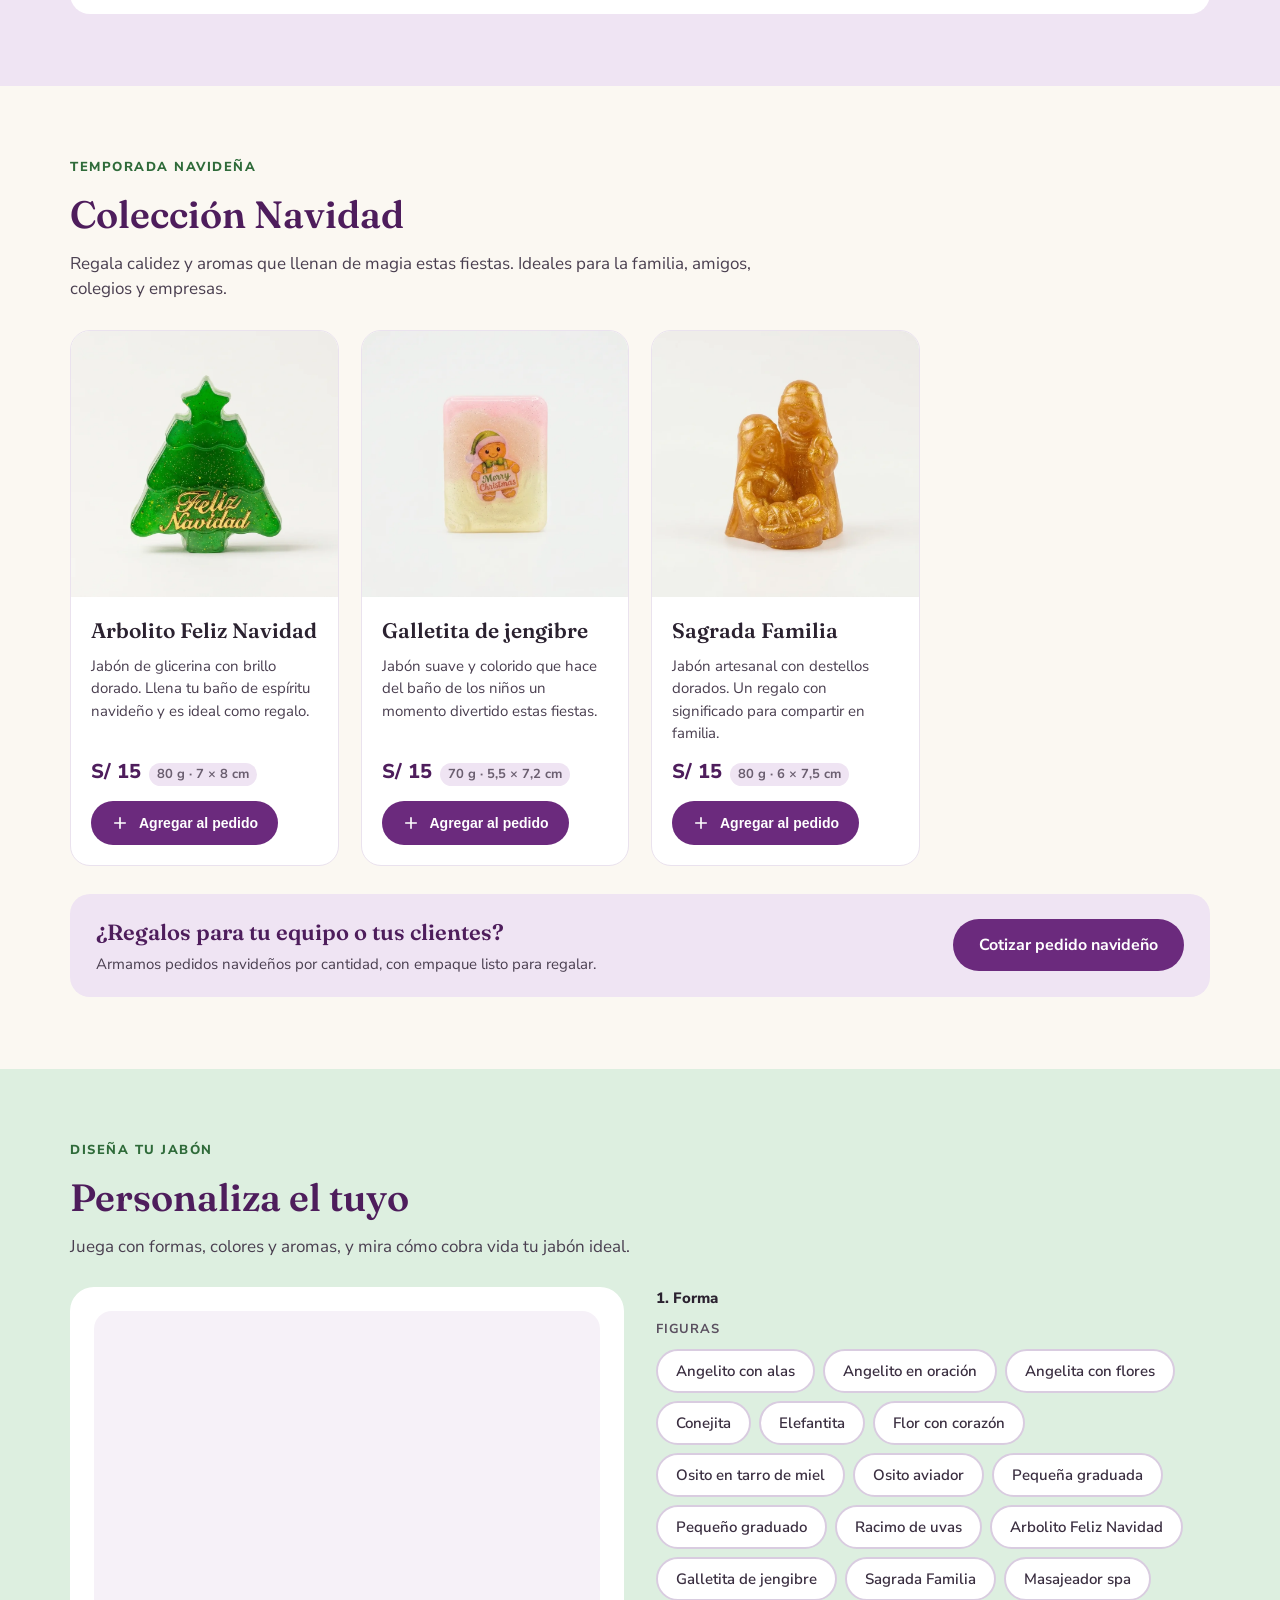
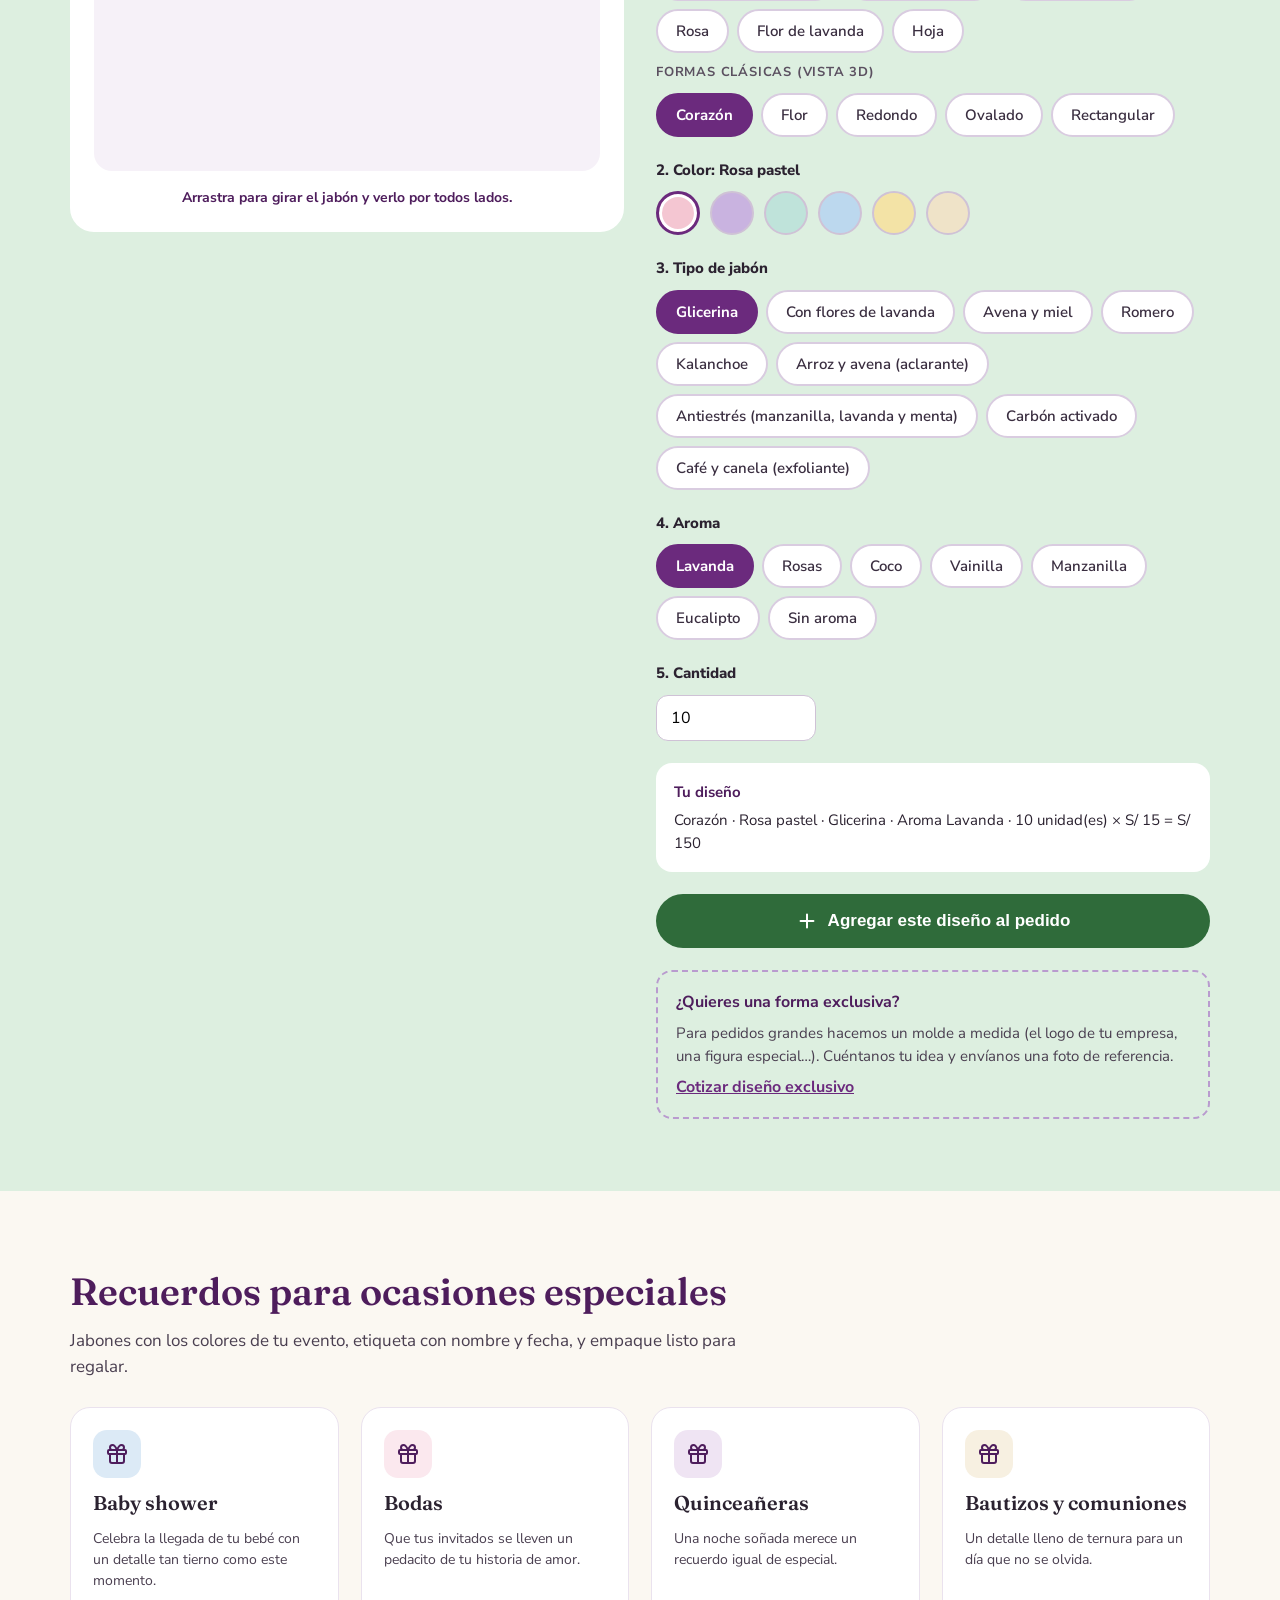
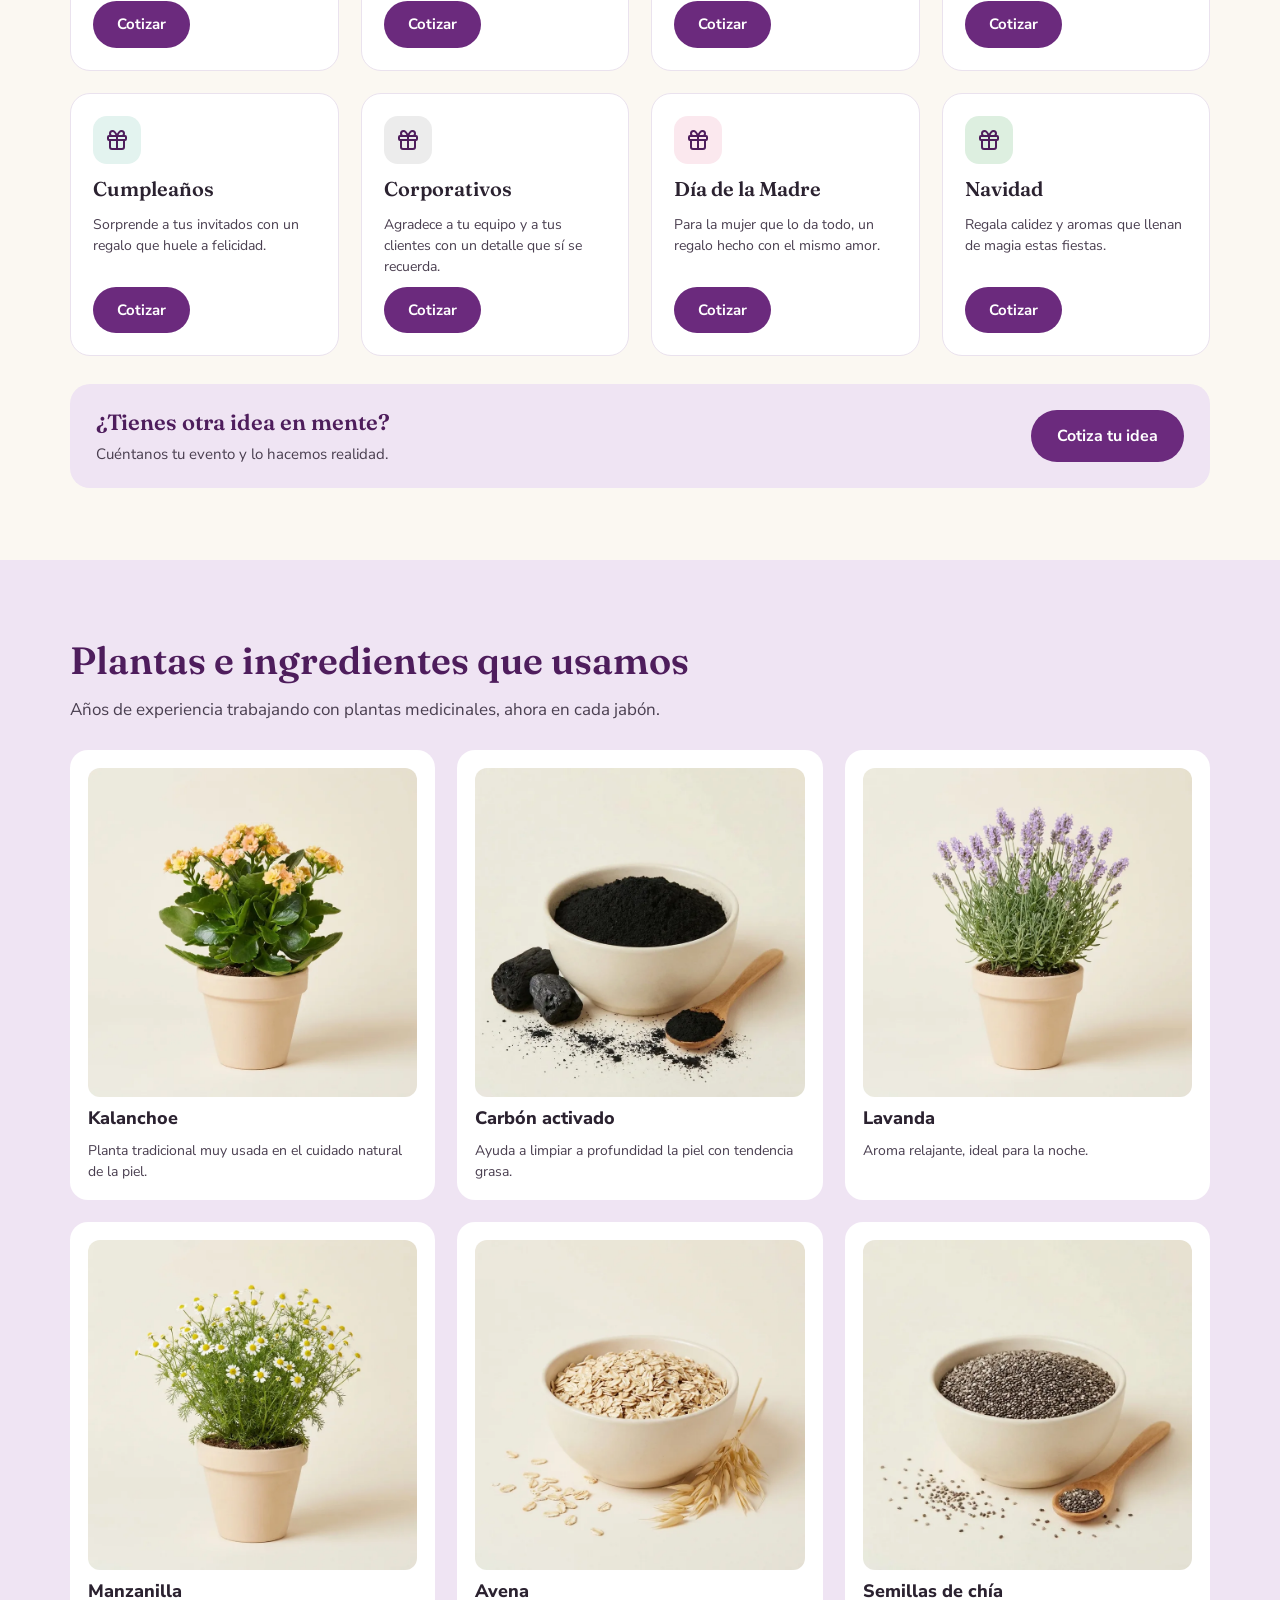
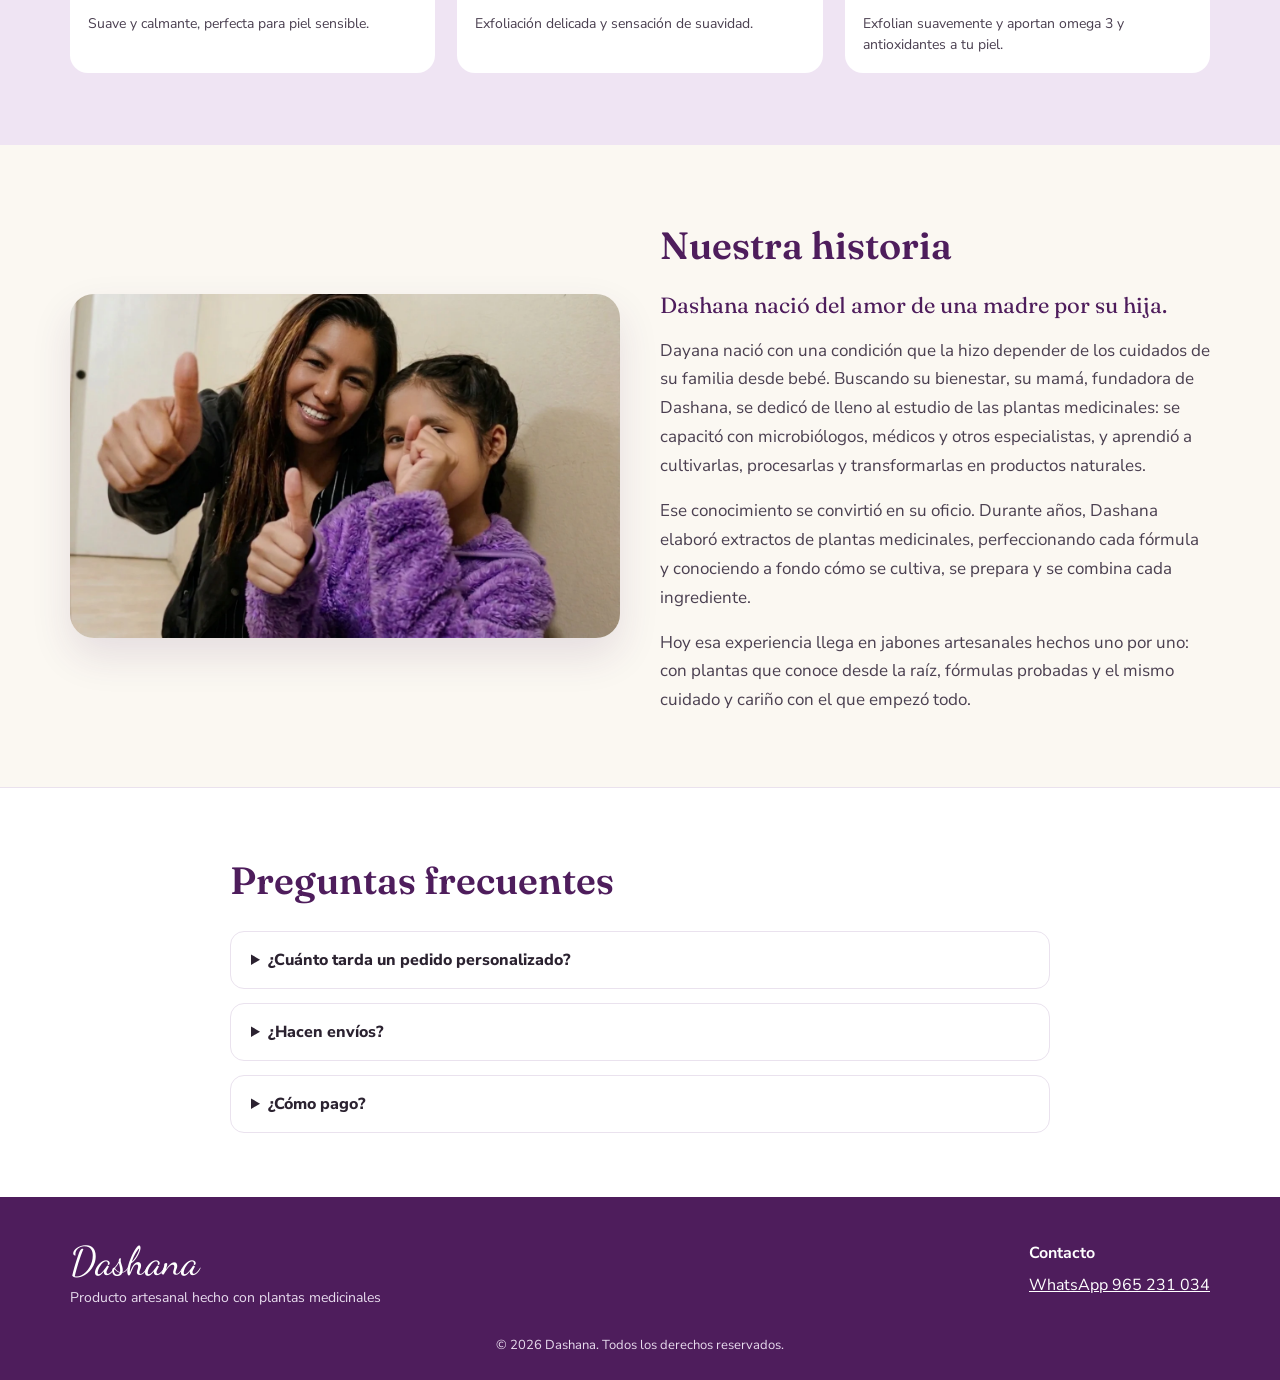
==== commit 53bf5b53: "Elefantita: precio S/ 8 Co-Authored-By: Claude Opus 5.5 <noreply@anthropic.com> Claude-Session: http" ====
--- a/index.html
+++ b/index.html
@@ -24,7 +24,7 @@
 <link href="https://fonts.googleapis.com/css2?family=Dancing+Script:wght@700&family=Fraunces:opsz,wght@9..144,600&family=Nunito+Sans:wght@400;600;700;800&display=swap" rel="stylesheet">
 <link rel="stylesheet" href="https://cdnjs.cloudflare.com/ajax/libs/font-awesome/6.5.1/css/fontawesome.min.css">
 <link rel="stylesheet" href="https://cdnjs.cloudflare.com/ajax/libs/font-awesome/6.5.1/css/brands.min.css">
-<link rel="stylesheet" href="css/estilos.css?v=202610292100">
+<link rel="stylesheet" href="css/estilos.css?v=202610292142">
 <script type="importmap">
 { "imports": {
   "three": "https://cdn.jsdelivr.net/npm/three@0.160.0/build/three.module.js",
@@ -270,9 +270,9 @@
   <i class="fa-brands fa-whatsapp" aria-hidden="true"></i>
 </a>
 
-<script src="js/datos.js?v=202610292100"></script>
-<script src="js/carrito.js?v=202610292100"></script>
-<script src="js/app.js?v=202610292100"></script>
-<script type="module" src="js/visor3d.js?v=202610292100"></script>
+<script src="js/datos.js?v=202610292142"></script>
+<script src="js/carrito.js?v=202610292142"></script>
+<script src="js/app.js?v=202610292142"></script>
+<script type="module" src="js/visor3d.js?v=202610292142"></script>
 </body>
 </html>
